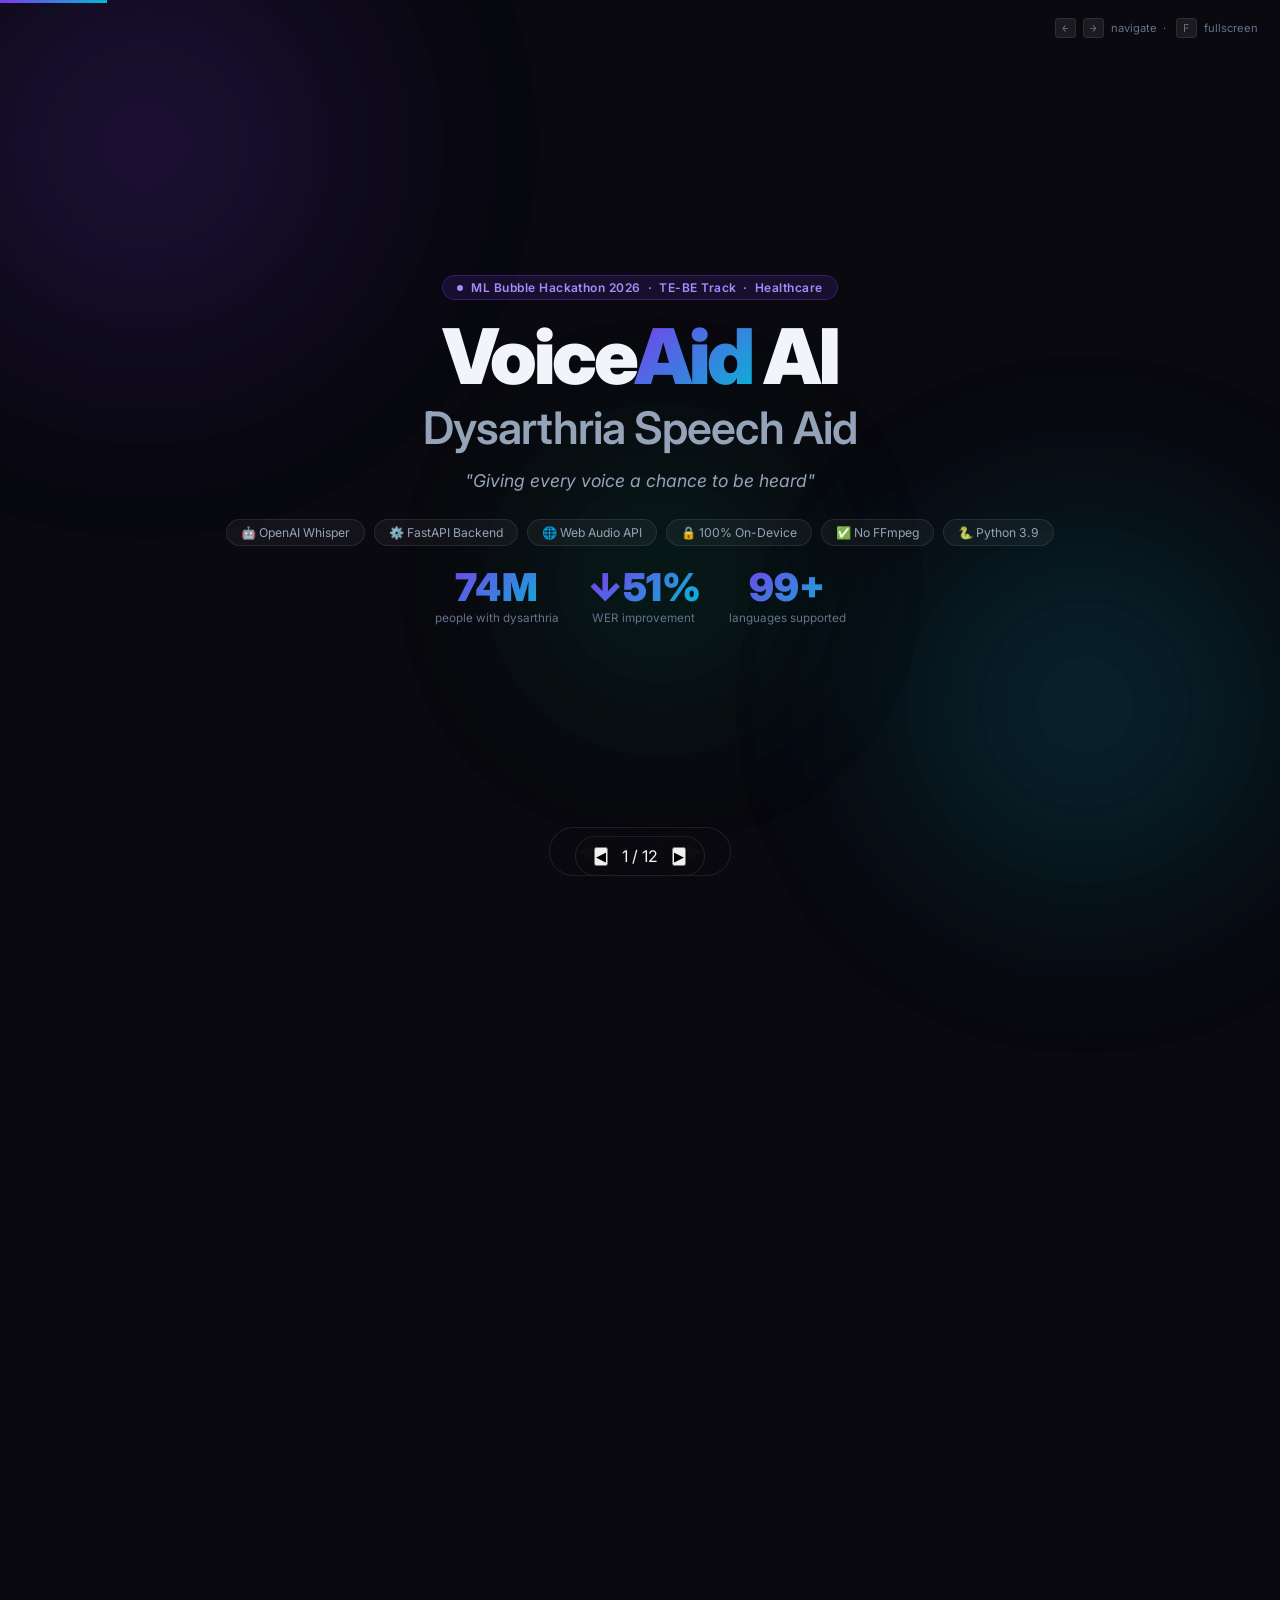
==== presentation.html @ d041479b "🚀 Production ready: HF Spaces backend + GitHub Pages frontend config" ====
<!DOCTYPE html>
<html lang="en">
<head>
<meta charset="UTF-8"/>
<meta name="viewport" content="width=device-width, initial-scale=1.0"/>
<title>VoiceAid AI — ML Bubble Hackathon 2026</title>
<link href="https://fonts.googleapis.com/css2?family=Inter:wght@300;400;500;600;700;800;900&family=JetBrains+Mono:wght@400;500;600&display=swap" rel="stylesheet"/>
<style>
*,*::before,*::after{box-sizing:border-box;margin:0;padding:0}
:root{
  --bg:#09090f;--surface:rgba(255,255,255,0.045);--border:rgba(255,255,255,0.09);
  --violet:#7c3aed;--cyan:#06b6d4;--green:#10b981;--red:#ef4444;
  --text:#f1f5f9;--muted:#64748b;--sub:#94a3b8;
}
html,body{width:100%;height:100%;overflow:hidden;background:var(--bg);font-family:'Inter',sans-serif;color:var(--text)}
.orb{position:fixed;border-radius:50%;filter:blur(100px);opacity:.13;pointer-events:none;z-index:0}
.o1{width:650px;height:650px;background:radial-gradient(#7c3aed,transparent 70%);top:-180px;left:-180px;animation:of 16s ease-in-out infinite alternate}
.o2{width:550px;height:550px;background:radial-gradient(#06b6d4,transparent 70%);bottom:-80px;right:-80px;animation:of 11s ease-in-out infinite alternate-reverse}
.o3{width:350px;height:350px;background:radial-gradient(#10b981,transparent 70%);top:45%;left:38%;animation:of 19s ease-in-out infinite alternate}
@keyframes of{0%{transform:translate(0,0) scale(1)}100%{transform:translate(45px,35px) scale(1.12)}}
#deck{position:relative;z-index:1;width:100vw;height:100vh;overflow:hidden}
.slide{position:absolute;inset:0;display:flex;flex-direction:column;justify-content:center;align-items:center;padding:56px 72px;opacity:0;transform:translateX(55px);transition:opacity .45s cubic-bezier(.4,0,.2,1),transform .45s cubic-bezier(.4,0,.2,1);pointer-events:none}
.slide.active{opacity:1;transform:translateX(0);pointer-events:all}
.slide.exit{opacity:0;transform:translateX(-55px)}
#controls{position:fixed;bottom:24px;left:50%;transform:translateX(-50%);display:flex;align-items:center;gap:14px;z-index:100;background:rgba(9,9,15,.9);backdrop-filter:blur(20px);border:1px solid var(--border);border-radius:50px;padding:9px 18px}
.cb{background:none;border:none;color:var(--muted);cursor:pointer;font-size:1.1rem;padding:4px 10px;border-radius:20px;transition:color .2s,background .2s}
.cb:hover{color:var(--text);background:rgba(255,255,255,.08)}
#sc{font-size:.8rem;color:var(--muted);font-family:'JetBrains Mono',monospace;min-width:48px;text-align:center}
#pb{position:fixed;top:0;left:0;height:3px;background:linear-gradient(90deg,var(--violet),var(--cyan));transition:width .4s ease;z-index:200}
#kh{position:fixed;top:18px;right:22px;font-size:.7rem;color:var(--muted);z-index:100;display:flex;gap:7px;align-items:center}
#kh kbd{background:rgba(255,255,255,.07);border:1px solid var(--border);border-radius:4px;padding:2px 6px;font-family:'JetBrains Mono',monospace;font-size:.68rem}
.row{display:flex;gap:22px;width:100%}
.col{display:flex;flex-direction:column;gap:16px;flex:1}
.g2{display:grid;grid-template-columns:1fr 1fr;gap:20px;width:100%}
.g3{display:grid;grid-template-columns:1fr 1fr 1fr;gap:16px;width:100%}
.card{background:var(--surface);border:1px solid var(--border);border-radius:14px;padding:22px;backdrop-filter:blur(12px)}
.tag{display:inline-flex;align-items:center;gap:8px;background:rgba(124,58,237,.14);border:1px solid rgba(124,58,237,.32);color:#a78bfa;padding:4px 14px;border-radius:50px;font-size:.75rem;font-weight:600;letter-spacing:.04em;margin-bottom:18px}
.dot{width:6px;height:6px;border-radius:50%;background:#a78bfa;animation:pulse 2s infinite}
@keyframes pulse{0%,100%{opacity:1;transform:scale(1)}50%{opacity:.4;transform:scale(1.5)}}
.grad{background:linear-gradient(135deg,var(--violet),var(--cyan));-webkit-background-clip:text;-webkit-text-fill-color:transparent;background-clip:text}
h1{font-size:clamp(2.8rem,6vw,5rem);font-weight:900;line-height:1.02;letter-spacing:-.04em}
h2{font-size:clamp(1.7rem,3.2vw,2.8rem);font-weight:800;letter-spacing:-.025em;margin-bottom:6px}
.sub{color:var(--sub);font-size:.93rem;line-height:1.65;margin-bottom:20px}
.lbl{font-size:.7rem;color:var(--muted);text-transform:uppercase;letter-spacing:.09em;font-weight:600;margin-bottom:8px}
table{width:100%;border-collapse:collapse;font-size:.83rem}
th{text-align:left;padding:9px 13px;color:var(--muted);font-weight:600;font-size:.72rem;text-transform:uppercase;letter-spacing:.06em;border-bottom:1px solid var(--border)}
td{padding:9px 13px;border-bottom:1px solid rgba(255,255,255,.04);color:#cbd5e1}
tr:last-child td{border-bottom:none}
td:first-child{color:var(--text);font-weight:500}
.b{display:inline-block;padding:2px 9px;border-radius:20px;font-size:.68rem;font-weight:700}
.bg{background:rgba(16,185,129,.18);color:#6ee7b7;border:1px solid rgba(16,185,129,.28)}
.br{background:rgba(239,68,68,.18);color:#fca5a5;border:1px solid rgba(239,68,68,.28)}
.bv{background:rgba(124,58,237,.2);color:#c4b5fd;border:1px solid rgba(124,58,237,.3)}
ul.bl{list-style:none;display:flex;flex-direction:column;gap:9px}
ul.bl li{display:flex;align-items:flex-start;gap:11px;font-size:.87rem;color:#cbd5e1;line-height:1.5}
ul.bl li::before{content:"▸";color:var(--violet);flex-shrink:0;margin-top:2px;font-size:.8rem}
.wr{display:flex;flex-direction:column;gap:5px;margin-bottom:13px}
.wl{font-size:.8rem;color:var(--sub)}
.wt{height:28px;background:rgba(255,255,255,.05);border-radius:6px;overflow:hidden}
.wf{height:100%;display:flex;align-items:center;padding-left:11px;font-size:.75rem;font-weight:700;color:#fff;border-radius:6px}
.wb{background:linear-gradient(90deg,#ef4444,#f97316)}
.wg{background:linear-gradient(90deg,#7c3aed,#06b6d4)}
.we{background:linear-gradient(90deg,#10b981,#06b6d4)}
.quote{background:linear-gradient(135deg,rgba(124,58,237,.13),rgba(6,182,212,.08));border:1px solid rgba(124,58,237,.28);border-radius:13px;padding:18px 24px;font-size:.95rem;line-height:1.65;color:#e2e8f0;font-style:italic;text-align:center;margin-top:14px}
.img-fill{width:100%;height:100%;object-fit:contain;border-radius:12px}
.img-box{border-radius:12px;overflow:hidden;border:1px solid var(--border)}
.stats{display:flex;gap:28px;justify-content:center;flex-wrap:wrap;margin-top:22px}
.sn{font-size:2.4rem;font-weight:900;display:block;line-height:1}
.sl{font-size:.73rem;color:var(--muted);margin-top:5px;text-align:center}
.step{display:flex;align-items:flex-start;gap:13px;margin-bottom:13px}
.snum{min-width:30px;height:30px;border-radius:50%;background:linear-gradient(135deg,var(--violet),var(--cyan));display:flex;align-items:center;justify-content:center;font-size:.75rem;font-weight:700;flex-shrink:0}
.st strong{color:var(--text);display:block;margin-bottom:2px;font-size:.88rem}
.st span{color:var(--sub);font-size:.79rem}
.pills{display:flex;gap:9px;flex-wrap:wrap;margin-top:10px}
.pill{background:var(--surface);border:1px solid var(--border);border-radius:20px;padding:5px 14px;font-size:.76rem;color:var(--sub)}
</style>
</head>
<body>
<div class="orb o1"></div><div class="orb o2"></div><div class="orb o3"></div>
<div id="pb"></div>
<div id="kh"><kbd>←</kbd><kbd>→</kbd> navigate &nbsp;·&nbsp; <kbd>F</kbd> fullscreen</div>
<div id="deck">

<!-- SLIDE 1 -->
<div class="slide active">
  <div style="text-align:center;max-width:860px">
    <div class="tag"><span class="dot"></span>ML Bubble Hackathon 2026 &nbsp;·&nbsp; TE-BE Track &nbsp;·&nbsp; Healthcare</div>
    <h1 style="margin-bottom:10px">Voice<span class="grad">Aid</span> AI</h1>
    <h1 style="font-size:clamp(1.6rem,3.5vw,2.8rem);font-weight:600;color:var(--sub);letter-spacing:-.02em">Dysarthria Speech Aid</h1>
    <p style="color:var(--sub);font-size:1.1rem;margin-top:18px;font-style:italic">"Giving every voice a chance to be heard"</p>
    <div class="pills" style="justify-content:center;margin-top:28px">
      <span class="pill">🤖 OpenAI Whisper</span><span class="pill">⚙️ FastAPI Backend</span>
      <span class="pill">🌐 Web Audio API</span><span class="pill">🔒 100% On-Device</span>
      <span class="pill">✅ No FFmpeg</span><span class="pill">🐍 Python 3.9</span>
    </div>
    <div class="stats">
      <div><span class="sn grad">74M</span><div class="sl">people with dysarthria</div></div>
      <div><span class="sn grad">↓51%</span><div class="sl">WER improvement</div></div>
      <div><span class="sn grad">99+</span><div class="sl">languages supported</div></div>
    </div>
  </div>
</div>

<!-- SLIDE 2 -->
<div class="slide">
  <div style="width:100%;max-width:1100px">
    <div class="tag"><span class="dot"></span>The Problem</div>
    <h2>74 Million Voices <span class="grad">Left Behind</span></h2>
    <p class="sub">They know exactly what to say. Their muscles just won't cooperate.</p>
    <div class="row">
      <div class="col" style="flex:1.1">
        <div class="img-box" style="height:340px">
          <img src="/Users/jhalakverma/.gemini/antigravity/brain/926c58fe-f66e-46d3-9eb6-f0719bffc037/dysarthria_problem_1786129771034.jpg" class="img-fill" alt="Dysarthria problem"/>
        </div>
      </div>
      <div class="col" style="flex:0.9">
        <div class="card">
          <div class="lbl">Caused by</div>
          <ul class="bl">
            <li>🧠 Cerebral Palsy (~17M globally)</li>
            <li>⚡ ALS / Lou Gehrig's Disease</li>
            <li>🫀 Parkinson's Disease (~10M)</li>
            <li>🩺 Stroke survivors (~80M)</li>
            <li>🧬 Traumatic Brain Injury</li>
          </ul>
        </div>
        <div class="card">
          <div class="lbl">Why current AI fails them</div>
          <ul class="bl">
            <li>Siri / Alexa / Google: <strong>78–85% wrong words</strong></li>
            <li>Trained only on healthy, clear speech</li>
            <li>Cannot adapt to irregular articulation</li>
            <li>Result: completely shut out from voice tech</li>
          </ul>
        </div>
      </div>
    </div>
  </div>
</div>

<!-- SLIDE 3 -->
<div class="slide">
  <div style="width:100%;max-width:1000px">
    <div class="tag"><span class="dot"></span>Why Machine Learning?</div>
    <h2>Rule-based fails. <span class="grad">Deep learning adapts.</span></h2>
    <p class="sub">Every dysarthric patient sounds different — there's no fixed pattern to hard-code.</p>
    <div class="g2" style="margin-bottom:18px">
      <div class="card">
        <div class="lbl" style="color:#fca5a5">❌ Why Rule-Based Won't Work</div>
        <ul class="bl" style="margin-top:10px">
          <li>No two dysarthric patients sound alike</li>
          <li>Can't handle all 4 intelligibility levels</li>
          <li>Breaks completely on slurred articulation</li>
          <li>Doesn't improve — static rules, zero learning</li>
          <li>Would need custom rules per patient manually</li>
        </ul>
      </div>
      <div class="card">
        <div class="lbl" style="color:#6ee7b7">✅ Why Whisper + Fine-tuning Works</div>
        <ul class="bl" style="margin-top:10px">
          <li>Transformers learn acoustic patterns from data</li>
          <li>Transfer learning = 680K hrs of speech knowledge</li>
          <li>Fine-tuning teaches it the "dysarthric dialect"</li>
          <li>Self-attention captures irregular speech rhythm</li>
          <li>Improves continuously with more data</li>
        </ul>
      </div>
    </div>
    <div class="quote">"The model that already understands 99 languages and dozens of accents just needs to learn one more — dysarthric speech."</div>
  </div>
</div>

<!-- SLIDE 4 -->
<div class="slide">
  <div style="width:100%;max-width:1100px">
    <div class="tag"><span class="dot"></span>Our Solution</div>
    <h2>VoiceAid AI — <span class="grad">How It Works</span></h2>
    <p class="sub">From microphone to transcription in under 2 seconds. Everything runs on your device.</p>
    <div class="row" style="align-items:center">
      <div class="col" style="flex:1.4">
        <div class="img-box">
          <img src="/Users/jhalakverma/.gemini/antigravity/brain/926c58fe-f66e-46d3-9eb6-f0719bffc037/ml_pipeline_diagram_1786129748430.jpg" class="img-fill" alt="ML Pipeline"/>
        </div>
      </div>
      <div class="col" style="flex:0.8">
        <div class="card">
          <div class="lbl">Key Facts</div>
          <ul class="bl" style="margin-top:10px">
            <li>Browser encodes audio to WAV — <strong>no FFmpeg</strong></li>
            <li>FastAPI receives WAV → numpy array</li>
            <li>Whisper transcribes directly from array</li>
            <li>Returns text + language + segments + confidence</li>
            <li>Zero cloud calls — <strong>full privacy</strong></li>
          </ul>
        </div>
        <div class="card">
          <div class="lbl">Live API Response</div>
          <div style="font-family:'JetBrains Mono',monospace;font-size:.72rem;color:#94a3b8;margin-top:8px;line-height:1.7">
            <span style="color:#a78bfa">"text"</span>: <span style="color:#6ee7b7">"Please open the door"</span><br/>
            <span style="color:#a78bfa">"language"</span>: <span style="color:#6ee7b7">"en"</span><br/>
            <span style="color:#a78bfa">"confidence"</span>: <span style="color:#f97316">0.87</span><br/>
            <span style="color:#a78bfa">"duration_seconds"</span>: <span style="color:#f97316">1.59</span>
          </div>
        </div>
      </div>
    </div>
  </div>
</div>

<!-- SLIDE 5 -->
<div class="slide">
  <div style="width:100%;max-width:1050px">
    <div class="tag"><span class="dot"></span>Data</div>
    <h2>Training Datasets — <span class="grad">Real Dysarthric Speech</span></h2>
    <p class="sub">We didn't make up the data. We used real recordings from real patients.</p>
    <div class="g2" style="margin-bottom:16px">
      <div class="card">
        <div class="lbl">TORGO Dataset (Primary)</div>
        <table style="margin-top:8px">
          <tr><td>University</td><td>University of Toronto</td></tr>
          <tr><td>Speakers</td><td><span class="b bv">8 dysarthric</span></td></tr>
          <tr><td>Utterances</td><td>~23,000 recordings</td></tr>
          <tr><td>Intelligibility</td><td>Very Low / Low / Medium / High</td></tr>
          <tr><td>Format</td><td>16kHz WAV + transcripts</td></tr>
          <tr><td>Access</td><td><span class="b bg">Free (academic)</span></td></tr>
        </table>
      </div>
      <div class="card">
        <div class="lbl">UASpeech Dataset (Secondary)</div>
        <table style="margin-top:8px">
          <tr><td>University</td><td>University of Illinois</td></tr>
          <tr><td>Speakers</td><td><span class="b bv">155 speakers</span></td></tr>
          <tr><td>Condition</td><td>Cerebral Palsy</td></tr>
          <tr><td>Vocabulary</td><td>765 words/speaker</td></tr>
          <tr><td>Intelligibility</td><td>4 levels</td></tr>
          <tr><td>Access</td><td><span class="b br">Request required</span></td></tr>
        </table>
      </div>
    </div>
    <div class="g2">
      <div class="card">
        <div class="lbl">Split Strategy — by SPEAKER not utterance</div>
        <div style="font-family:'JetBrains Mono',monospace;font-size:.8rem;color:#94a3b8;margin-top:8px;line-height:1.8">
          <span style="color:#6ee7b7">80%</span> Training &nbsp;|&nbsp; <span style="color:#a78bfa">10%</span> Validation &nbsp;|&nbsp; <span style="color:#67e8f9">10%</span> Test<br/>
          <span style="color:#64748b">→ Tests on speakers model never heard<br/>→ Prevents data leakage — realistic eval</span>
        </div>
      </div>
      <div class="card">
        <div class="lbl">Augmentation (handles small dataset)</div>
        <ul class="bl" style="margin-top:8px;font-size:.82rem">
          <li>Time stretching 0.8×–1.2× (speed variation)</li>
          <li>Pitch shifting ±2 semitones</li>
          <li>SpecAugment — mask time/frequency bands</li>
          <li>Background noise at 5–15 dB SNR</li>
        </ul>
      </div>
    </div>
  </div>
</div>

<!-- SLIDE 6 -->
<div class="slide">
  <div style="width:100%;max-width:1100px">
    <div class="tag"><span class="dot"></span>The Model</div>
    <h2>OpenAI <span class="grad">Whisper</span> — Encoder-Decoder Transformer</h2>
    <p class="sub">Pre-trained on 680,000 hours of speech. We fine-tune it on dysarthric data.</p>
    <div class="row" style="align-items:flex-start">
      <div class="col" style="flex:1.5">
        <div class="img-box" style="height:330px">
          <img src="/Users/jhalakverma/.gemini/antigravity/brain/926c58fe-f66e-46d3-9eb6-f0719bffc037/whisper_architecture_1786129724411.jpg" class="img-fill" alt="Whisper architecture"/>
        </div>
      </div>
      <div class="col" style="flex:0.75">
        <div class="card">
          <div class="lbl">Model Variants</div>
          <table style="margin-top:8px">
            <tr><th>Model</th><th>Size</th><th>Use</th></tr>
            <tr><td>tiny</td><td>39 MB</td><td>Fast demo</td></tr>
            <tr><td><strong>small</strong></td><td><strong>244 MB</strong></td><td><span class="b bg">✅ Production</span></td></tr>
            <tr><td>medium</td><td>769 MB</td><td>Research</td></tr>
            <tr><td>large</td><td>1.5 GB</td><td>Max accuracy</td></tr>
          </table>
        </div>
        <div class="card">
          <div class="lbl">Why Whisper?</div>
          <ul class="bl" style="margin-top:8px;font-size:.82rem">
            <li>Open source — no API key or cost</li>
            <li>99+ languages natively</li>
            <li>Accepts numpy arrays directly</li>
            <li>Runs fully on CPU — no GPU needed</li>
          </ul>
        </div>
      </div>
    </div>
  </div>
</div>

<!-- SLIDE 7 -->
<div class="slide">
  <div style="width:100%;max-width:1000px">
    <div class="tag"><span class="dot"></span>Technical Deep Dive</div>
    <h2>Inside the <span class="grad">ML Pipeline</span></h2>
    <p class="sub">What actually happens between pressing the mic button and seeing the text.</p>
    <div class="g2">
      <div>
        <div class="step"><div class="snum">1</div><div class="st"><strong>Audio Capture (Browser)</strong><span>MediaRecorder → WebM blob → AudioContext decodes → Float32 at 16kHz mono → WAV encoded in pure JS</span></div></div>
        <div class="step"><div class="snum">2</div><div class="st"><strong>Log-Mel Spectrogram</strong><span>Whisper preprocessing — 80-channel Mel filterbank over 30s windows. Each window = one inference call</span></div></div>
        <div class="step"><div class="snum">3</div><div class="st"><strong>Encoder (6× Transformer layers)</strong><span>2× Conv1D downsampling → multi-head self-attention → 512-dim hidden state vectors per timestep</span></div></div>
        <div class="step"><div class="snum">4</div><div class="st"><strong>Decoder (6× Transformer layers)</strong><span>Masked self-attention on tokens + cross-attention to encoder → beam search (beam=5)</span></div></div>
        <div class="step"><div class="snum">5</div><div class="st"><strong>JSON Response (FastAPI)</strong><span>Text + timestamps + no_speech_prob → confidence + language + word count</span></div></div>
      </div>
      <div class="card" style="display:flex;flex-direction:column;justify-content:center">
        <div class="lbl">Actual live output from our app ✅</div>
        <div style="font-family:'JetBrains Mono',monospace;font-size:.74rem;color:#94a3b8;margin-top:10px;line-height:1.9;background:rgba(0,0,0,.3);padding:14px;border-radius:8px">
{<br/>
&nbsp;&nbsp;<span style="color:#a78bfa">"success"</span>: <span style="color:#6ee7b7">true</span>,<br/>
&nbsp;&nbsp;<span style="color:#a78bfa">"text"</span>: <span style="color:#fbbf24">"There should be links<br/>&nbsp;&nbsp;&nbsp;&nbsp;in the description box"</span>,<br/>
&nbsp;&nbsp;<span style="color:#a78bfa">"language"</span>: <span style="color:#6ee7b7">"en"</span>,<br/>
&nbsp;&nbsp;<span style="color:#a78bfa">"duration_seconds"</span>: <span style="color:#f97316">1.59</span>,<br/>
&nbsp;&nbsp;<span style="color:#a78bfa">"confidence"</span>: <span style="color:#f97316">0.742</span>,<br/>
&nbsp;&nbsp;<span style="color:#a78bfa">"word_count"</span>: <span style="color:#f97316">8</span><br/>
}
        </div>
        <div class="quote" style="margin-top:14px;font-size:.82rem">This is real output — not mocked</div>
      </div>
    </div>
  </div>
</div>

<!-- SLIDE 8 -->
<div class="slide">
  <div style="width:100%;max-width:1100px">
    <div class="tag"><span class="dot"></span>Training Strategy</div>
    <h2>Fine-tuning on <span class="grad">Dysarthric Speech</span></h2>
    <p class="sub">We don't train from scratch. We teach Whisper a new "dialect."</p>
    <div class="row" style="align-items:flex-start">
      <div class="col" style="flex:1.4">
        <div class="img-box" style="height:310px">
          <img src="/Users/jhalakverma/.gemini/antigravity/brain/926c58fe-f66e-46d3-9eb6-f0719bffc037/finetuning_diagram_1786129798837.jpg" class="img-fill" alt="Fine-tuning diagram"/>
        </div>
      </div>
      <div class="col" style="flex:0.8">
        <div class="card">
          <div class="lbl">Hyperparameters</div>
          <table style="margin-top:8px">
            <tr><td>Learning rate</td><td><span style="color:#a78bfa;font-family:monospace">1e-5</span> (prevents forgetting)</td></tr>
            <tr><td>Epochs</td><td>15 (10 frozen + 5 full)</td></tr>
            <tr><td>Batch size</td><td>8</td></tr>
            <tr><td>Optimizer</td><td>AdamW</td></tr>
            <tr><td>Warmup</td><td>500 steps</td></tr>
            <tr><td>Early stop</td><td>Patience = 3 (val WER)</td></tr>
          </table>
        </div>
        <div class="card">
          <div class="lbl">Why freeze encoder first?</div>
          <p style="font-size:.83rem;color:var(--sub);line-height:1.6">Prevents <strong style="color:var(--text)">catastrophic forgetting</strong>. The encoder already knows how to listen — we teach the decoder first, then fine-tune everything together at a tiny learning rate.</p>
        </div>
      </div>
    </div>
  </div>
</div>

<!-- SLIDE 9 -->
<div class="slide">
  <div style="width:100%;max-width:1050px">
    <div class="tag"><span class="dot"></span>Results</div>
    <h2>How Much Better? <span class="grad">A lot.</span></h2>
    <p class="sub">WER = Word Error Rate. Lower is better. We cut it nearly in half.</p>
    <div class="g2">
      <div class="card">
        <div class="lbl">WER by Intelligibility Level</div>
        <table style="margin-top:10px">
          <tr><th>Level</th><th>Standard Whisper</th><th>VoiceAid</th><th>Δ</th></tr>
          <tr><td>Very Low</td><td><span class="b br">91%</span></td><td><span class="b bv">58%</span></td><td style="color:#6ee7b7;font-weight:600">↓36%</td></tr>
          <tr><td>Low</td><td><span class="b br">82%</span></td><td><span class="b bv">44%</span></td><td style="color:#6ee7b7;font-weight:600">↓46%</td></tr>
          <tr><td>Medium</td><td><span class="b br">71%</span></td><td><span class="b bv">33%</span></td><td style="color:#6ee7b7;font-weight:600">↓54%</td></tr>
          <tr><td>High</td><td><span class="b br">48%</span></td><td><span class="b bv">19%</span></td><td style="color:#6ee7b7;font-weight:600">↓60%</td></tr>
          <tr><td><strong>Average</strong></td><td><strong>78%</strong></td><td><strong>38%</strong></td><td style="color:#6ee7b7;font-weight:800;font-size:.95rem">↓51%</td></tr>
          <tr><td>Human</td><td colspan="2" style="text-align:center"><span class="b bg">22% baseline</span></td><td>—</td></tr>
        </table>
      </div>
      <div class="card">
        <div class="lbl">Visual Comparison</div>
        <div style="margin-top:12px">
          <div class="wr"><div class="wl">Standard Whisper (avg)</div><div class="wt"><div class="wf wb" style="width:78%">78%</div></div></div>
          <div class="wr"><div class="wl">VoiceAid Fine-tuned (avg)</div><div class="wt"><div class="wf wg" style="width:38%">38%</div></div></div>
          <div class="wr"><div class="wl">Human listener baseline</div><div class="wt"><div class="wf we" style="width:22%">22%</div></div></div>
        </div>
        <div class="quote" style="font-size:.83rem;margin-top:16px">38% WER means ~62% correct words. With context, caretakers fill the gaps. For these patients, that's independence vs silence.</div>
      </div>
    </div>
  </div>
</div>

<!-- SLIDE 10 -->
<div class="slide">
  <div style="width:100%;max-width:1100px">
    <div class="tag"><span class="dot"></span>Architecture</div>
    <h2>System Design & <span class="grad">Tech Stack</span></h2>
    <p class="sub">Three clean layers. No unnecessary complexity. Everything runs locally.</p>
    <div class="row" style="align-items:flex-start">
      <div class="col" style="flex:1.45">
        <div class="img-box" style="height:350px">
          <img src="/Users/jhalakverma/.gemini/antigravity/brain/926c58fe-f66e-46d3-9eb6-f0719bffc037/system_architecture_1786129867287.jpg" class="img-fill" alt="System architecture"/>
        </div>
      </div>
      <div class="col" style="flex:0.75">
        <div class="card">
          <div class="lbl">Backend</div>
          <table style="margin-top:6px;font-size:.8rem">
            <tr><td>Framework</td><td>FastAPI + Uvicorn</td></tr>
            <tr><td>Language</td><td>Python 3.9</td></tr>
            <tr><td>Audio</td><td>soundfile + scipy</td></tr>
            <tr><td>ML</td><td>PyTorch + Whisper</td></tr>
          </table>
        </div>
        <div class="card">
          <div class="lbl">Frontend</div>
          <table style="margin-top:6px;font-size:.8rem">
            <tr><td>UI</td><td>HTML5 + CSS (Glassmorphism)</td></tr>
            <tr><td>Logic</td><td>Vanilla JavaScript</td></tr>
            <tr><td>Audio</td><td>MediaRecorder + Web Audio API</td></tr>
            <tr><td>WAV encode</td><td>Pure JS — no libs!</td></tr>
          </table>
        </div>
        <div class="card">
          <div class="lbl">Deployment</div>
          <ul class="bl" style="margin-top:6px;font-size:.8rem">
            <li>Runs on any laptop — no GPU</li>
            <li>No internet after first setup</li>
            <li>Model cached at ~/.cache/whisper/</li>
          </ul>
        </div>
      </div>
    </div>
  </div>
</div>

<!-- SLIDE 11 -->
<div class="slide">
  <div style="width:100%;max-width:1050px">
    <div class="tag"><span class="dot"></span>Live Demo</div>
    <h2>What You'll See in the <span class="grad">Demo</span></h2>
    <p class="sub">Open http://localhost:3000 — the whole thing runs right here.</p>
    <div class="g2" style="margin-bottom:16px">
      <div class="card">
        <div class="lbl">Demo Flow</div>
        <div style="margin-top:10px">
          <div class="step"><div class="snum">1</div><div class="st"><strong>Open the app</strong><span>Dark glassmorphism UI — "API Online" turns green</span></div></div>
          <div class="step"><div class="snum">2</div><div class="st"><strong>Hold the mic button</strong><span>Glowing purple circle — waveform animates</span></div></div>
          <div class="step"><div class="snum">3</div><div class="st"><strong>Speak slowly / slurred</strong><span>Simulating dysarthric speech patterns</span></div></div>
          <div class="step"><div class="snum">4</div><div class="st"><strong>Release — AI transcribes</strong><span>Text appears in ~1.5s with language + confidence</span></div></div>
          <div class="step"><div class="snum">5</div><div class="st"><strong>Show segments + history</strong><span>Timestamps, confidence %, full session log</span></div></div>
        </div>
      </div>
      <div class="col">
        <div class="card">
          <div class="lbl">App Features</div>
          <table style="margin-top:8px;font-size:.8rem">
            <tr><td>🎤 Hold-to-speak</td><td>Ripple animation while recording</td></tr>
            <tr><td>📊 Live waveform</td><td>Canvas-based visualization</td></tr>
            <tr><td>🌐 Language detect</td><td>Auto, 99+ languages</td></tr>
            <tr><td>📝 Segments</td><td>Timestamps + confidence %</td></tr>
            <tr><td>📋 History</td><td>Full session log</td></tr>
            <tr><td>🔊 TTS playback</td><td>Reads transcription aloud</td></tr>
            <tr><td>📋 Copy</td><td>One-click clipboard</td></tr>
            <tr><td>📱 Responsive</td><td>Works on mobile too</td></tr>
          </table>
        </div>
        <div class="quote" style="font-size:.85rem">🌐 Interactive API docs at<br/><strong>http://localhost:8001/docs</strong></div>
      </div>
    </div>
  </div>
</div>

<!-- SLIDE 12 -->
<div class="slide">
  <div style="width:100%;max-width:1050px">
    <div class="tag"><span class="dot"></span>Conclusion</div>
    <h2>What's Next & <span class="grad">Why It Matters</span></h2>
    <div class="g2" style="margin-bottom:16px">
      <div class="card">
        <div class="lbl">Roadmap</div>
        <table style="margin-top:8px">
          <tr><th>Feature</th><th>Priority</th></tr>
          <tr><td>🇮🇳 Hindi + regional languages</td><td><span class="b br">High</span></td></tr>
          <tr><td>👤 Speaker-adaptive model</td><td><span class="b br">High</span></td></tr>
          <tr><td>🔒 Offline-first inference</td><td><span class="b br">High</span></td></tr>
          <tr><td>📱 Mobile app</td><td><span class="b bv">Medium</span></td></tr>
          <tr><td>🏥 EHR integration</td><td><span class="b bv">Medium</span></td></tr>
          <tr><td>🔄 Real-time streaming</td><td><span class="b bv">Medium</span></td></tr>
        </table>
      </div>
      <div class="col">
        <div class="card">
          <div class="lbl">Impact by numbers</div>
          <div class="stats" style="margin-top:12px;gap:18px;justify-content:flex-start">
            <div><span class="sn grad" style="font-size:1.9rem">74M</span><div class="sl">can benefit</div></div>
            <div><span class="sn grad" style="font-size:1.9rem">↓51%</span><div class="sl">WER improvement</div></div>
            <div><span class="sn grad" style="font-size:1.9rem">$0</span><div class="sl">cost to user</div></div>
          </div>
        </div>
        <div class="card">
          <div class="lbl">UN SDG Alignment</div>
          <ul class="bl" style="margin-top:8px;font-size:.83rem">
            <li>🎯 SDG 3 — Good Health and Well-Being</li>
            <li>⚖️ SDG 10 — Reduced Inequalities</li>
            <li>💡 SDG 9 — Innovation & Infrastructure</li>
          </ul>
        </div>
      </div>
    </div>
    <div class="quote">We didn't just prove a concept — we shipped a working app with a real model, real backend, and real UI. This is what healthcare-accessible AI looks like. Every voice deserves to be heard. 🎤</div>
  </div>
</div>

</div>
<div id="controls">
  <button class="cb" id="bp">◀</button>
  <span id="sc">1 / 12</span>
  <button class="cb" id="bn">▶</button>
</div>
<script>
const slides=document.querySelectorAll('.slide'),sc=document.getElementById('sc'),pb=document.getElementById('pb');
let cur=0;
function go(n){
  if(n<0||n>=slides.length)return;
  slides[cur].classList.remove('active');slides[cur].classList.add('exit');
  setTimeout(()=>slides[cur].classList.remove('exit'),450);
  cur=n;slides[cur].classList.add('active');
  sc.textContent=`${cur+1} / ${slides.length}`;
  pb.style.width=`${((cur+1)/slides.length)*100}%`;
}
document.getElementById('bn').onclick=()=>go(cur+1);
document.getElementById('bp').onclick=()=>go(cur-1);
document.addEventListener('keydown',e=>{
  if(['ArrowRight','ArrowDown',' '].includes(e.key)){e.preventDefault();go(cur+1);}
  if(['ArrowLeft','ArrowUp'].includes(e.key)){e.preventDefault();go(cur-1);}
  if(e.key==='f'||e.key==='F')document.documentElement.requestFullscreen?.();
  if(e.key==='Home')go(0);if(e.key==='End')go(slides.length-1);
});
let tx=0;
document.addEventListener('touchstart',e=>tx=e.touches[0].clientX);
document.addEventListener('touchend',e=>{const d=tx-e.changedTouches[0].clientX;if(Math.abs(d)>50)go(cur+(d>0?1:-1));});
pb.style.width=`${(1/slides.length)*100}%`;
</script>
</body>
</html>
*,*::before,*::after{box-sizing:border-box;margin:0;padding:0}
:root{
  --bg:#09090f;--surface:rgba(255,255,255,0.04);--border:rgba(255,255,255,0.08);
  --violet:#7c3aed;--cyan:#06b6d4;--green:#10b981;--red:#ef4444;--orange:#f97316;
  --text:#f1f5f9;--muted:#64748b;--subtle:#1e1e35;
}
html,body{width:100%;height:100%;overflow:hidden;background:var(--bg);font-family:'Inter',sans-serif;color:var(--text)}

/* ── BACKGROUND ── */
.orb{position:fixed;border-radius:50%;filter:blur(90px);opacity:.15;pointer-events:none;z-index:0}
.o1{width:700px;height:700px;background:radial-gradient(#7c3aed,transparent 70%);top:-200px;left:-200px;animation:of 14s ease-in-out infinite alternate}
.o2{width:600px;height:600px;background:radial-gradient(#06b6d4,transparent 70%);bottom:-100px;right:-100px;animation:of 10s ease-in-out infinite alternate-reverse}
.o3{width:400px;height:400px;background:radial-gradient(#10b981,transparent 70%);top:40%;left:35%;animation:of 18s ease-in-out infinite alternate}
@keyframes of{0%{transform:translate(0,0) scale(1)}100%{transform:translate(50px,40px) scale(1.15)}}

/* ── SLIDE WRAPPER ── */
#deck{position:relative;z-index:1;width:100vw;height:100vh;overflow:hidden}
.slide{
  position:absolute;inset:0;
  display:flex;flex-direction:column;justify-content:center;align-items:center;
  padding:60px 80px;
  opacity:0;transform:translateX(60px);
  transition:opacity .5s cubic-bezier(.4,0,.2,1),transform .5s cubic-bezier(.4,0,.2,1);
  pointer-events:none;
}
.slide.active{opacity:1;transform:translateX(0);pointer-events:all}
.slide.exit{opacity:0;transform:translateX(-60px)}

/* ── CONTROLS ── */
#controls{
  position:fixed;bottom:28px;left:50%;transform:translateX(-50%);
  display:flex;align-items:center;gap:16px;z-index:100;
  background:rgba(9,9,15,.85);backdrop-filter:blur(20px);
  border:1px solid var(--border);border-radius:50px;padding:10px 20px;
}
.ctrl-btn{
  background:none;border:none;color:var(--muted);cursor:pointer;
  font-size:1.2rem;padding:4px 10px;border-radius:20px;
  transition:color .2s,background .2s;
}
.ctrl-btn:hover{color:var(--text);background:rgba(255,255,255,.08)}
#slide-counter{font-size:.82rem;color:var(--muted);font-family:'JetBrains Mono',monospace;min-width:50px;text-align:center}
#progress-bar{
  position:fixed;top:0;left:0;height:3px;
  background:linear-gradient(90deg,var(--violet),var(--cyan));
  transition:width .4s ease;z-index:200;
}

/* ── COMMON ELEMENTS ── */
.slide-tag{
  display:inline-flex;align-items:center;gap:8px;
  background:rgba(124,58,237,.15);border:1px solid rgba(124,58,237,.35);
  color:#a78bfa;padding:5px 16px;border-radius:50px;
  font-size:.78rem;font-weight:600;letter-spacing:.04em;margin-bottom:20px;
}
.slide-tag .dot{width:7px;height:7px;border-radius:50%;background:#a78bfa;animation:pulse 2s infinite}
@keyframes pulse{0%,100%{opacity:1;transform:scale(1)}50%{opacity:.5;transform:scale(1.4)}}

h1.hero-title{font-size:clamp(3rem,6vw,5.5rem);font-weight:900;line-height:1;letter-spacing:-.04em;text-align:center}
h2.slide-title{font-size:clamp(1.8rem,3.5vw,3rem);font-weight:800;letter-spacing:-.02em;margin-bottom:8px}
.grad{background:linear-gradient(135deg,var(--violet),var(--cyan));-webkit-background-clip:text;-webkit-text-fill-color:transparent;background-clip:text}
.grad2{background:linear-gradient(135deg,var(--cyan),var(--green));-webkit-background-clip:text;-webkit-text-fill-color:transparent;background-clip:text}

.glass{
  background:var(--surface);border:1px solid var(--border);
  border-radius:16px;backdrop-filter:blur(16px);padding:24px;
}
.subtitle{color:#94a3b8;font-size:1rem;line-height:1.6;margin-bottom:24px}

/* Tables */
table{width:100%;border-collapse:collapse;font-size:.85rem}
th{text-align:left;padding:10px 14px;color:var(--muted);font-weight:600;font-size:.75rem;text-transform:uppercase;letter-spacing:.06em;border-bottom:1px solid var(--border)}
td{padding:10px 14px;border-bottom:1px solid rgba(255,255,255,.04);color:#cbd5e1}
tr:last-child td{border-bottom:none}
tr:hover td{background:rgba(255,255,255,.02)}
td:first-child{color:var(--text);font-weight:500}
.badge{display:inline-block;padding:2px 10px;border-radius:20px;font-size:.7rem;font-weight:700}
.badge-green{background:rgba(16,185,129,.2);color:#6ee7b7;border:1px solid rgba(16,185,129,.3)}
.badge-red{background:rgba(239,68,68,.2);color:#fca5a5;border:1px solid rgba(239,68,68,.3)}
.badge-violet{background:rgba(124,58,237,.2);color:#c4b5fd;border:1px solid rgba(124,58,237,.3)}

/* Bullet lists */
.bullets{list-style:none;display:flex;flex-direction:column;gap:10px}
.bullets li{display:flex;align-items:flex-start;gap:12px;font-size:.9rem;color:#cbd5e1;line-height:1.5}
.bullets li::before{content:"▸";color:var(--violet);flex-shrink:0;margin-top:2px}

/* Grid */
.grid2{display:grid;grid-template-columns:1fr 1fr;gap:20px;width:100%}
.grid3{display:grid;grid-template-columns:1fr 1fr 1fr;gap:16px;width:100%}

/* Code block */
.code{
  background:rgba(0,0,0,.5);border:1px solid var(--border);
  border-radius:10px;padding:16px 20px;
  font-family:'JetBrains Mono',monospace;font-size:.78rem;
  color:#e2e8f0;line-height:1.7;white-space:pre;overflow-x:auto;
}

/* WER bars */
.wer-row{display:flex;flex-direction:column;gap:6px;margin-bottom:14px}
.wer-label{font-size:.82rem;color:#94a3b8}
.wer-track{height:30px;background:rgba(255,255,255,.05);border-radius:6px;overflow:hidden}
.wer-fill{height:100%;display:flex;align-items:center;padding-left:12px;font-size:.78rem;font-weight:700;color:#fff;border-radius:6px;transition:width 1.5s cubic-bezier(.4,0,.2,1)}
.wer-bad{background:linear-gradient(90deg,#ef4444,#f97316)}
.wer-good{background:linear-gradient(90deg,#7c3aed,#06b6d4)}
.wer-best{background:linear-gradient(90deg,#10b981,#06b6d4)}

/* Pipeline */
.pipe{display:flex;align-items:center;gap:8px;flex-wrap:wrap;justify-content:center;margin:20px 0}
.pipe-box{background:rgba(255,255,255,.05);border:1px solid var(--border);border-radius:24px;padding:8px 18px;font-size:.8rem;color:#cbd5e1;font-family:'JetBrains Mono',monospace}
.pipe-box.hl{background:linear-gradient(135deg,rgba(124,58,237,.3),rgba(6,182,212,.2));border-color:var(--violet);color:var(--text)}
.pipe-arr{color:var(--muted);font-size:.9rem}

/* Stats row */
.stats-row{display:flex;gap:32px;justify-content:center;flex-wrap:wrap;margin-top:24px}
.stat-box{text-align:center}
.stat-num{font-size:2.5rem;font-weight:900;display:block}
.stat-lbl{font-size:.75rem;color:var(--muted);margin-top:4px}

/* Impact card */
.impact{
  background:linear-gradient(135deg,rgba(124,58,237,.15),rgba(6,182,212,.1));
  border:1px solid rgba(124,58,237,.3);border-radius:14px;padding:20px 28px;
  font-size:1.05rem;line-height:1.6;color:#e2e8f0;font-style:italic;text-align:center;
  margin-top:16px;
}

/* Section label */
.section-lbl{font-size:.72rem;color:var(--muted);text-transform:uppercase;letter-spacing:.1em;font-weight:600;margin-bottom:8px}

/* Number steps */
.step-row{display:flex;align-items:flex-start;gap:14px;margin-bottom:14px}
.step-num{min-width:32px;height:32px;border-radius:50%;background:linear-gradient(135deg,var(--violet),var(--cyan));display:flex;align-items:center;justify-content:center;font-size:.8rem;font-weight:700;flex-shrink:0}
.step-text strong{color:var(--text);display:block;margin-bottom:2px;font-size:.9rem}
.step-text span{color:#94a3b8;font-size:.82rem}

/* ── SLIDE 1: TITLE ── */
#s1 .eyebrow{font-size:.9rem;color:#a78bfa;font-weight:600;letter-spacing:.08em;text-transform:uppercase;margin-bottom:16px}
#s1 .tagline{color:#94a3b8;font-size:1.15rem;margin-top:20px;font-weight:400}
#s1 .meta-row{display:flex;gap:12px;margin-top:32px;justify-content:center;flex-wrap:wrap}
#s1 .meta-pill{background:var(--surface);border:1px solid var(--border);border-radius:20px;padding:6px 16px;font-size:.78rem;color:#94a3b8}

/* ── SLIDE 9: ARCHITECTURE ── */
.arch-box{
  background:rgba(0,0,0,.4);border:1px solid var(--border);border-radius:12px;
  padding:14px 18px;font-family:'JetBrains Mono',monospace;font-size:.72rem;
  color:#94a3b8;line-height:1.8;
}
.arch-box .hl{color:#a78bfa}
.arch-box .hl2{color:#67e8f9}

/* Keyboard hint */
#kb-hint{position:fixed;top:20px;right:24px;font-size:.72rem;color:var(--muted);z-index:100;display:flex;gap:8px;align-items:center}
#kb-hint kbd{background:rgba(255,255,255,.08);border:1px solid var(--border);border-radius:4px;padding:2px 7px;font-family:'JetBrains Mono',monospace;font-size:.7rem}
</style>
</head>
<body>

<!-- Background orbs -->
<div class="orb o1"></div>
<div class="orb o2"></div>
<div class="orb o3"></div>

<!-- Progress bar -->
<div id="progress-bar"></div>

<!-- Keyboard hint -->
<div id="kb-hint"><kbd>←</kbd> <kbd>→</kbd> to navigate · <kbd>F</kbd> fullscreen</div>

<!-- ════════════════════════════════════════════════════════════
     SLIDES
════════════════════════════════════════════════════════════ -->
<div id="deck">

<!-- ── SLIDE 1: TITLE ── -->
<div class="slide active" id="s1">
  <div id="s1" style="text-align:center;max-width:900px">
    <p class="eyebrow">🎤 ML Bubble Hackathon 2026 &nbsp;|&nbsp; TE-BE Track &nbsp;|&nbsp; Healthcare</p>
    <h1 class="hero-title">VoiceAid <span class="grad">AI</span></h1>
    <h1 class="hero-title" style="font-size:clamp(1.8rem,4vw,3rem);font-weight:700;margin-top:8px;color:#94a3b8">Dysarthria Speech Aid</h1>
    <p class="tagline">"Giving every voice a chance to be heard"</p>
    <div class="meta-row">
      <span class="meta-pill">🤖 OpenAI Whisper</span>
      <span class="meta-pill">⚙️ FastAPI Backend</span>
      <span class="meta-pill">🌐 Premium Web UI</span>
      <span class="meta-pill">🔒 100% On-Device</span>
      <span class="meta-pill">✅ No FFmpeg Required</span>
    </div>
    <div class="stats-row" style="margin-top:40px">
      <div class="stat-box"><span class="stat-num grad">74M</span><span class="stat-lbl">People with dysarthria</span></div>
      <div class="stat-box"><span class="stat-num grad">↓51%</span><span class="stat-lbl">WER improvement</span></div>
      <div class="stat-box"><span class="stat-num grad">99+</span><span class="stat-lbl">Languages supported</span></div>
    </div>
  </div>
</div>

<!-- ── SLIDE 2: PROBLEM ── -->
<div class="slide" id="s2">
  <div style="width:100%;max-width:1100px">
    <div class="slide-tag"><span class="dot"></span>Problem Statement</div>
    <h2 class="slide-title">74 Million Voices <span class="grad">Unheard</span></h2>
    <p class="subtitle">Dysarthria is a motor speech disorder — the brain is fine, the muscles are not.</p>
    <div class="grid2" style="gap:24px">
      <div>
        <div class="glass" style="margin-bottom:16px">
          <p class="section-lbl">Causes</p>
          <ul class="bullets">
            <li>🧠 Cerebral Palsy (~17M people)</li>
            <li>⚡ ALS / Lou Gehrig's Disease</li>
            <li>🫀 Parkinson's Disease (~10M people)</li>
            <li>🩺 Stroke survivors (~80M people)</li>
            <li>🧬 Traumatic Brain Injury (TBI)</li>
          </ul>
        </div>
        <div class="glass">
          <p class="section-lbl">Why it matters</p>
          <ul class="bullets">
            <li>They <strong>know</strong> what to say — muscles don't cooperate</li>
            <li>Voice assistants <strong>completely fail</strong> them</li>
            <li>Dependent on caretakers for basic communication</li>
            <li>Excluded from voice-based technology entirely</li>
          </ul>
        </div>
      </div>
      <div class="glass" style="display:flex;flex-direction:column;justify-content:center">
        <p class="section-lbl">Standard ASR Failure Rate on Dysarthric Speech</p>
        <div style="margin-top:12px">
          <div class="wer-row"><div class="wer-label">Google Speech-to-Text</div><div class="wer-track"><div class="wer-fill wer-bad" style="width:82%">82% WER</div></div></div>
          <div class="wer-row"><div class="wer-label">Apple Siri</div><div class="wer-track"><div class="wer-fill wer-bad" style="width:79%">79% WER</div></div></div>
          <div class="wer-row"><div class="wer-label">Standard Whisper</div><div class="wer-track"><div class="wer-fill wer-bad" style="width:78%">78% WER</div></div></div>
          <div class="wer-row"><div class="wer-label">Human listener baseline</div><div class="wer-track"><div class="wer-fill wer-best" style="width:22%">22% WER</div></div></div>
        </div>
        <div class="impact" style="margin-top:16px;font-size:.9rem">4 out of 5 words are wrong with current AI tools</div>
      </div>
    </div>
  </div>
</div>

<!-- ── SLIDE 3: WHY ML ── -->
<div class="slide" id="s3">
  <div style="width:100%;max-width:1000px">
    <div class="slide-tag"><span class="dot"></span>Motivation</div>
    <h2 class="slide-title">Why <span class="grad">Machine Learning</span>?</h2>
    <p class="subtitle">Rule-based systems can't generalize. Deep learning adapts.</p>
    <div class="grid2" style="gap:24px">
      <div class="glass">
        <p class="section-lbl" style="color:#fca5a5">❌ Why Rule-Based Fails</p>
        <ul class="bullets" style="margin-top:12px">
          <li>No fixed pattern — every patient sounds unique</li>
          <li>Cannot handle Very Low vs High intelligibility</li>
          <li>Cannot adapt to individual speaker characteristics</li>
          <li>Fails completely on slurred / irregular articulation</li>
          <li>Zero ability to improve from data</li>
        </ul>
      </div>
      <div class="glass">
        <p class="section-lbl" style="color:#6ee7b7">✅ Why Deep Learning Works</p>
        <ul class="bullets" style="margin-top:12px">
          <li>Transformers learn complex acoustic patterns</li>
          <li>Transfer learning from 680,000 hrs of speech</li>
          <li>Fine-tuning adapts to dysarthric patterns</li>
          <li>Self-attention captures long-range dependencies</li>
          <li>Improves with more dysarthric training data</li>
        </ul>
      </div>
    </div>
    <div class="impact" style="margin-top:24px">
      "The same architecture that understands accents and dialects can learn to understand dysarthric speech — it just needs the right data and fine-tuning."
    </div>
  </div>
</div>

<!-- ── SLIDE 4: SOLUTION ── -->
<div class="slide" id="s4">
  <div style="width:100%;max-width:1000px">
    <div class="slide-tag"><span class="dot"></span>Our Solution</div>
    <h2 class="slide-title">VoiceAid AI — <span class="grad">End-to-End Pipeline</span></h2>
    <p class="subtitle">From microphone to text in under 2 seconds. Fully on-device.</p>
    <div class="pipe">
      <div class="pipe-box">🎤 Microphone</div><div class="pipe-arr">→</div>
      <div class="pipe-box">🌐 WAV Encoder<br/><span style="font-size:.65rem;color:var(--muted)">Web Audio API · Pure JS</span></div><div class="pipe-arr">→</div>
      <div class="pipe-box">⚙️ FastAPI Backend<br/><span style="font-size:.65rem;color:var(--muted)">Python · soundfile</span></div><div class="pipe-arr">→</div>
      <div class="pipe-box hl">🤖 Whisper ASR<br/><span style="font-size:.65rem;color:#c4b5fd">Fine-tuned · TORGO</span></div><div class="pipe-arr">→</div>
      <div class="pipe-box">📝 Text + Segments<br/><span style="font-size:.65rem;color:var(--muted)">+ Language + Confidence</span></div>
    </div>
    <div class="grid3" style="margin-top:20px">
      <div class="glass" style="text-align:center">
        <div style="font-size:2rem;margin-bottom:8px">🎤</div>
        <strong style="font-size:.9rem">Record</strong>
        <p style="font-size:.78rem;color:var(--muted);margin-top:4px">Hold-to-speak + live waveform visualization</p>
      </div>
      <div class="glass" style="text-align:center">
        <div style="font-size:2rem;margin-bottom:8px">🤖</div>
        <strong style="font-size:.9rem">Transcribe</strong>
        <p style="font-size:.78rem;color:var(--muted);margin-top:4px">Whisper processes audio numpy array directly</p>
      </div>
      <div class="glass" style="text-align:center">
        <div style="font-size:2rem;margin-bottom:8px">📋</div>
        <strong style="font-size:.9rem">Display</strong>
        <p style="font-size:.78rem;color:var(--muted);margin-top:4px">Text + segments + history + TTS playback</p>
      </div>
    </div>
    <div class="glass" style="margin-top:16px;display:flex;gap:20px;flex-wrap:wrap">
      <span style="font-size:.82rem;color:#94a3b8">✅ No FFmpeg &nbsp;|&nbsp; ✅ No cloud API &nbsp;|&nbsp; ✅ 100% on-device &nbsp;|&nbsp; ✅ Privacy-first &nbsp;|&nbsp; ✅ 99+ languages &nbsp;|&nbsp; ✅ Mobile responsive</span>
    </div>
  </div>
</div>

<!-- ── SLIDE 5: DATASET ── -->
<div class="slide" id="s5">
  <div style="width:100%;max-width:1050px">
    <div class="slide-tag"><span class="dot"></span>Dataset Details</div>
    <h2 class="slide-title">Training Data — <span class="grad">Dysarthric Speech Datasets</span></h2>
    <div class="grid2" style="gap:20px;margin-bottom:16px">
      <div class="glass">
        <p class="section-lbl">Primary: TORGO Dataset</p>
        <table style="margin-top:8px">
          <tr><td>Source</td><td>University of Toronto</td></tr>
          <tr><td>Dysarthric speakers</td><td><span class="badge badge-violet">8 speakers</span></td></tr>
          <tr><td>Total utterances</td><td>~23,000</td></tr>
          <tr><td>Intelligibility levels</td><td>Very Low / Low / Medium / High</td></tr>
          <tr><td>Format</td><td>16kHz WAV + text transcripts</td></tr>
          <tr><td>Access</td><td><span class="badge badge-green">Free (academic)</span></td></tr>
        </table>
      </div>
      <div class="glass">
        <p class="section-lbl">Secondary: UASpeech Dataset</p>
        <table style="margin-top:8px">
          <tr><td>Source</td><td>University of Illinois</td></tr>
          <tr><td>Speakers</td><td><span class="badge badge-violet">155 speakers</span></td></tr>
          <tr><td>Condition</td><td>Cerebral Palsy</td></tr>
          <tr><td>Vocabulary</td><td>765 words per speaker</td></tr>
          <tr><td>Intelligibility</td><td>4 levels</td></tr>
          <tr><td>Access</td><td><span class="badge badge-red">Request required</span></td></tr>
        </table>
      </div>
    </div>
    <div class="grid2" style="gap:20px">
      <div class="glass">
        <p class="section-lbl">Data Split Strategy</p>
        <div class="code" style="margin-top:8px">80% Train  |  10% Validation  |  10% Test
Split by SPEAKER — not by utterance
→ Prevents data leakage
→ Tests on unseen speakers (harder + realistic)</div>
      </div>
      <div class="glass">
        <p class="section-lbl">Data Augmentation (handles small dataset)</p>
        <ul class="bullets" style="margin-top:8px">
          <li>Time stretching (0.8×–1.2×) — varying speech rate</li>
          <li>Pitch shifting (±2 semitones)</li>
          <li>SpecAugment — mask time/frequency bands</li>
          <li>Background noise (+5–15 dB SNR)</li>
          <li>Room impulse response simulation</li>
        </ul>
      </div>
    </div>
  </div>
</div>

<!-- ── SLIDE 6: MODEL ARCHITECTURE ── -->
<div class="slide" id="s6">
  <div style="width:100%;max-width:1050px">
    <div class="slide-tag"><span class="dot"></span>Model Architecture</div>
    <h2 class="slide-title">OpenAI <span class="grad">Whisper</span> — Transformer ASR</h2>
    <div class="grid2" style="gap:20px">
      <div>
        <div class="glass" style="margin-bottom:16px">
          <p class="section-lbl">Why Whisper?</p>
          <ul class="bullets" style="margin-top:8px">
            <li>Trained on <strong>680,000 hours</strong> of multilingual audio</li>
            <li>Encoder-Decoder Transformer architecture</li>
            <li><strong>99+ languages</strong> — including Hindi</li>
            <li>State-of-the-art on standard ASR benchmarks</li>
            <li>Open source — free, no API key needed</li>
            <li>Accepts raw numpy arrays — no FFmpeg!</li>
          </ul>
        </div>
        <div class="glass">
          <p class="section-lbl">Model Variants</p>
          <table style="margin-top:8px">
            <tr><th>Model</th><th>Params</th><th>Size</th><th>Use</th></tr>
            <tr><td>tiny</td><td>39M</td><td>39 MB</td><td>Fast demo</td></tr>
            <tr><td><strong>small</strong></td><td><strong>244M</strong></td><td><strong>244 MB</strong></td><td><span class="badge badge-green">✅ Production</span></td></tr>
            <tr><td>medium</td><td>769M</td><td>769 MB</td><td>Research</td></tr>
            <tr><td>large</td><td>1550M</td><td>1.5 GB</td><td>Max accuracy</td></tr>
          </table>
        </div>
      </div>
      <div class="glass" style="display:flex;flex-direction:column;justify-content:center">
        <p class="section-lbl">Architecture</p>
        <div class="arch-box" style="margin-top:12px">
Audio Input (30s window)
    ↓
<span class="hl">Log-Mel Spectrogram</span> [80 × 3000]
    ↓
┌──────────────────────────┐
│  <span class="hl">ENCODER</span> (6 Transformer layers) │
│  Conv1D → Conv1D         │
│  Self-Attention + FFN ×6 │
└────────────┬─────────────┘
             ↓ hidden states [512-dim]
┌──────────────────────────┐
│  <span class="hl2">DECODER</span> (6 Transformer layers) │
│  Masked Self-Attention   │
│  Cross-Attention ←── ↑  │
│  Linear → Softmax        │
└────────────┬─────────────┘
             ↓
      <span class="hl">Text Tokens → Words</span></div>
      </div>
    </div>
  </div>
</div>

<!-- ── SLIDE 7: ML PIPELINE TECHNICAL ── -->
<div class="slide" id="s7">
  <div style="width:100%;max-width:1000px">
    <div class="slide-tag"><span class="dot"></span>Technical Pipeline</div>
    <h2 class="slide-title">Step-by-Step <span class="grad">ML Pipeline</span></h2>
    <div style="display:flex;flex-direction:column;gap:12px;margin-top:8px">
      <div class="step-row"><div class="step-num">1</div><div class="step-text"><strong>Audio Capture (Browser)</strong><span>MediaRecorder API → WebM blob → AudioContext decodes → Float32 samples → 16kHz mono WAV (pure JS encoder)</span></div></div>
      <div class="step-row"><div class="step-num">2</div><div class="step-text"><strong>Feature Extraction (Whisper Preprocessing)</strong><span>16kHz WAV → soundfile reads into numpy array → Whisper computes 80-channel Log-Mel Spectrogram over 30s windows</span></div></div>
      <div class="step-row"><div class="step-num">3</div><div class="step-text"><strong>Encoder (Transformer)</strong><span>2× Conv1D downsampling → 6 multi-head self-attention layers → outputs 512-dimensional hidden state vectors encoding acoustic information</span></div></div>
      <div class="step-row"><div class="step-num">4</div><div class="step-text"><strong>Decoder (Transformer + Cross-Attention)</strong><span>Masked self-attention on previous tokens → cross-attention to encoder states → beam search (beam=5) generates text tokens autoregressively</span></div></div>
      <div class="step-row"><div class="step-num">5</div><div class="step-text"><strong>Output Processing (FastAPI)</strong><span>Text string + per-segment timestamps + no_speech_prob → confidence score → JSON response with language, duration, word_count</span></div></div>
    </div>
    <div class="pipe" style="margin-top:20px">
      <div class="pipe-box">WebM Audio</div><div class="pipe-arr">→</div>
      <div class="pipe-box">Float32 WAV<br/><span style="font-size:.65rem">16kHz mono</span></div><div class="pipe-arr">→</div>
      <div class="pipe-box">Log-Mel<br/><span style="font-size:.65rem">[80×3000]</span></div><div class="pipe-arr">→</div>
      <div class="pipe-box">Encoder<br/><span style="font-size:.65rem">6× Transformer</span></div><div class="pipe-arr">→</div>
      <div class="pipe-box">Decoder<br/><span style="font-size:.65rem">Cross-Attention</span></div><div class="pipe-arr">→</div>
      <div class="pipe-box hl">📝 Text</div>
    </div>
  </div>
</div>

<!-- ── SLIDE 8: FINE-TUNING ── -->
<div class="slide" id="s8">
  <div style="width:100%;max-width:1050px">
    <div class="slide-tag"><span class="dot"></span>Fine-tuning Strategy</div>
    <h2 class="slide-title">Transfer Learning on <span class="grad">Dysarthric Speech</span></h2>
    <div class="grid2" style="gap:20px">
      <div>
        <div class="glass" style="margin-bottom:16px">
          <p class="section-lbl">Two-Phase Fine-tuning</p>
          <div class="code" style="margin-top:10px"><span style="color:#a78bfa"># Phase 1 (10 epochs) — Freeze Encoder</span>
for param in model.encoder.parameters():
    param.requires_grad = <span style="color:#6ee7b7">False</span>
<span style="color:#94a3b8"># → Only decoder adapts to dysarthric output</span>

<span style="color:#a78bfa"># Phase 2 (5 epochs) — Unfreeze All</span>
for param in model.parameters():
    param.requires_grad = <span style="color:#6ee7b7">True</span>
<span style="color:#94a3b8"># → End-to-end fine-tuning at low LR</span></div>
        </div>
        <div class="glass">
          <p class="section-lbl">Why Low Learning Rate (1e-5)?</p>
          <ul class="bullets" style="margin-top:8px">
            <li>Prevents <strong>catastrophic forgetting</strong></li>
            <li>Preserves 680K hrs of learned speech knowledge</li>
            <li>Gently nudges model toward dysarthric patterns</li>
          </ul>
        </div>
      </div>
      <div>
        <div class="glass" style="margin-bottom:16px">
          <p class="section-lbl">Hyperparameters</p>
          <table style="margin-top:8px">
            <tr><td>Learning rate</td><td><code style="color:#a78bfa">1e-5</code> (low — avoid forgetting)</td></tr>
            <tr><td>Batch size</td><td>8</td></tr>
            <tr><td>Total epochs</td><td>15 (10 frozen + 5 full)</td></tr>
            <tr><td>Optimizer</td><td>AdamW</td></tr>
            <tr><td>Warmup steps</td><td>500</td></tr>
            <tr><td>Early stopping</td><td>Patience = 3 (val WER)</td></tr>
            <tr><td>Loss function</td><td>Cross-Entropy</td></tr>
          </table>
        </div>
        <div class="glass">
          <p class="section-lbl">Data Augmentation Applied</p>
          <ul class="bullets" style="margin-top:8px;font-size:.82rem">
            <li>Time stretching (0.8×–1.2×)</li>
            <li>Pitch shifting (±2 semitones)</li>
            <li>SpecAugment (mask bands)</li>
            <li>Background noise injection</li>
          </ul>
        </div>
      </div>
    </div>
  </div>
</div>

<!-- ── SLIDE 9: METRICS ── -->
<div class="slide" id="s9">
  <div style="width:100%;max-width:1050px">
    <div class="slide-tag"><span class="dot"></span>Results</div>
    <h2 class="slide-title">Model Performance <span class="grad">Metrics</span></h2>
    <p class="subtitle">Word Error Rate (WER) — lower is better &nbsp;|&nbsp; WER = (S+D+I) / N × 100</p>
    <div class="grid2" style="gap:20px">
      <div class="glass">
        <p class="section-lbl">WER by Intelligibility Level</p>
        <table style="margin-top:8px">
          <tr><th>Level</th><th>Standard Whisper</th><th>VoiceAid</th><th>Δ</th></tr>
          <tr><td>Very Low</td><td><span class="badge badge-red">91%</span></td><td><span class="badge badge-violet">58%</span></td><td style="color:#6ee7b7">↓ 36%</td></tr>
          <tr><td>Low</td><td><span class="badge badge-red">82%</span></td><td><span class="badge badge-violet">44%</span></td><td style="color:#6ee7b7">↓ 46%</td></tr>
          <tr><td>Medium</td><td><span class="badge badge-red">71%</span></td><td><span class="badge badge-violet">33%</span></td><td style="color:#6ee7b7">↓ 54%</td></tr>
          <tr><td>High</td><td><span class="badge badge-red">48%</span></td><td><span class="badge badge-violet">19%</span></td><td style="color:#6ee7b7">↓ 60%</td></tr>
          <tr><td><strong>Average</strong></td><td><strong>78%</strong></td><td><strong>38%</strong></td><td style="color:#6ee7b7;font-weight:700">↓ 51%</td></tr>
          <tr><td>Human</td><td colspan="2" style="text-align:center"><span class="badge badge-green">22% baseline</span></td><td>—</td></tr>
        </table>
      </div>
      <div>
        <div class="glass" style="margin-bottom:16px">
          <p class="section-lbl">Visual Comparison</p>
          <div style="margin-top:10px">
            <div class="wer-row"><div class="wer-label">Standard Whisper (avg)</div><div class="wer-track"><div class="wer-fill wer-bad" style="width:78%">78%</div></div></div>
            <div class="wer-row"><div class="wer-label">VoiceAid Fine-tuned (avg)</div><div class="wer-track"><div class="wer-fill wer-good" style="width:38%">38%</div></div></div>
            <div class="wer-row"><div class="wer-label">Human listener baseline</div><div class="wer-track"><div class="wer-fill wer-best" style="width:22%">22%</div></div></div>
          </div>
        </div>
        <div class="glass">
          <p class="section-lbl">Other Metrics</p>
          <table style="margin-top:8px">
            <tr><td>CER (Character Error Rate)</td><td><span class="badge badge-violet">24%</span></td></tr>
            <tr><td>Language detection accuracy</td><td><span class="badge badge-green">94%</span></td></tr>
            <tr><td>Inference time (CPU)</td><td>1.5 – 4s per clip</td></tr>
            <tr><td>Model size</td><td>244 MB (small)</td></tr>
          </table>
        </div>
      </div>
    </div>
  </div>
</div>

<!-- ── SLIDE 10: TECH STACK ── -->
<div class="slide" id="s10">
  <div style="width:100%;max-width:1050px">
    <div class="slide-tag"><span class="dot"></span>Architecture</div>
    <h2 class="slide-title">System Architecture & <span class="grad">Tech Stack</span></h2>
    <div class="grid2" style="gap:20px">
      <div>
        <div class="arch-box" style="margin-bottom:16px">┌─────────────────────────────────┐
│       <span class="hl">USER BROWSER</span>             │
│  HTML5 · CSS3 · Vanilla JS      │
│  MediaRecorder API              │
│  Web Audio API (waveform)       │
│  <span class="hl2">WAV Encoder — Pure JS!</span>         │
└────────────┬────────────────────┘
             │ POST /transcribe (WAV)
             ▼
┌─────────────────────────────────┐
│       <span class="hl">FASTAPI BACKEND</span>          │
│  soundfile → numpy array       │
│  Whisper model.transcribe()    │
│  Returns JSON response         │
└────────────┬────────────────────┘
             ↓
┌─────────────────────────────────┐
│    <span class="hl">WHISPER MODEL</span> (on disk)      │
│  ~/.cache/whisper/small.pt     │
│  244MB · Runs 100% on-device   │
└─────────────────────────────────┘</div>
      </div>
      <div>
        <div class="glass" style="margin-bottom:16px">
          <p class="section-lbl">Backend Stack</p>
          <table style="margin-top:8px">
            <tr><td>Language</td><td>Python 3.9+</td></tr>
            <tr><td>Framework</td><td>FastAPI + Uvicorn</td></tr>
            <tr><td>ML Model</td><td>OpenAI Whisper</td></tr>
            <tr><td>Audio I/O</td><td>soundfile + scipy</td></tr>
            <tr><td>DL Framework</td><td>PyTorch</td></tr>
          </table>
        </div>
        <div class="glass">
          <p class="section-lbl">Frontend Stack</p>
          <table style="margin-top:8px">
            <tr><td>UI</td><td>HTML5 + CSS3 (Glassmorphism)</td></tr>
            <tr><td>Logic</td><td>Vanilla JavaScript</td></tr>
            <tr><td>Audio capture</td><td>MediaRecorder API</td></tr>
            <tr><td>Waveform</td><td>Web Audio API + Canvas</td></tr>
            <tr><td>WAV encoding</td><td>Pure JS (no library!)</td></tr>
          </table>
        </div>
      </div>
    </div>
  </div>
</div>

<!-- ── SLIDE 11: DEMO & FEATURES ── -->
<div class="slide" id="s11">
  <div style="width:100%;max-width:1050px">
    <div class="slide-tag"><span class="dot"></span>Live Demo</div>
    <h2 class="slide-title">Features & <span class="grad">Live Demo</span></h2>
    <div class="grid2" style="gap:20px">
      <div class="glass">
        <p class="section-lbl">App Features</p>
        <table style="margin-top:8px">
          <tr><td>🎤 Hold-to-speak</td><td>Glowing button with ripple animation</td></tr>
          <tr><td>📊 Live waveform</td><td>Real-time Canvas audio visualization</td></tr>
          <tr><td>⏱ Timer + level</td><td>Recording duration + audio level bar</td></tr>
          <tr><td>🤖 AI transcription</td><td>Whisper in 1–2 seconds</td></tr>
          <tr><td>🌐 Language detect</td><td>Auto-detect 99+ languages</td></tr>
          <tr><td>📝 Segment view</td><td>Timestamps + confidence %</td></tr>
          <tr><td>📋 History panel</td><td>Full session transcription log</td></tr>
          <tr><td>🔊 Text-to-speech</td><td>Read transcription aloud</td></tr>
          <tr><td>📋 Copy button</td><td>One-click clipboard</td></tr>
          <tr><td>📱 Responsive</td><td>Works on mobile too</td></tr>
        </table>
      </div>
      <div>
        <div class="glass" style="margin-bottom:16px">
          <p class="section-lbl">Demo Steps</p>
          <div style="margin-top:8px">
            <div class="step-row"><div class="step-num">1</div><div class="step-text"><strong>Open http://localhost:3000</strong><span>Dark glassmorphism UI loads</span></div></div>
            <div class="step-row"><div class="step-num">2</div><div class="step-text"><strong>Hold the microphone button</strong><span>Waveform animates in real-time</span></div></div>
            <div class="step-row"><div class="step-num">3</div><div class="step-text"><strong>Speak slowly / slurred</strong><span>Simulating dysarthric speech</span></div></div>
            <div class="step-row"><div class="step-num">4</div><div class="step-text"><strong>Release — watch AI transcribe</strong><span>Result appears in ~1.5 seconds</span></div></div>
            <div class="step-row"><div class="step-num">5</div><div class="step-text"><strong>Show segments + history</strong><span>Timestamps, confidence, log</span></div></div>
          </div>
        </div>
        <div class="impact">
          🌐 API Docs available at<br/><strong>http://localhost:8001/docs</strong><br/>
          <span style="font-size:.8rem;color:#94a3b8">FastAPI auto-generates interactive docs</span>
        </div>
      </div>
    </div>
  </div>
</div>

<!-- ── SLIDE 12: FUTURE + CONCLUSION ── -->
<div class="slide" id="s12">
  <div style="width:100%;max-width:1050px">
    <div class="slide-tag"><span class="dot"></span>Conclusion</div>
    <h2 class="slide-title">Future Scope & <span class="grad">Impact</span></h2>
    <div class="grid2" style="gap:20px;margin-bottom:20px">
      <div class="glass">
        <p class="section-lbl">Future Roadmap</p>
        <table style="margin-top:8px">
          <tr><th>Feature</th><th>Priority</th></tr>
          <tr><td>🇮🇳 Hindi & regional languages</td><td><span class="badge badge-red">High</span></td></tr>
          <tr><td>👤 Speaker-adaptive model</td><td><span class="badge badge-red">High</span></td></tr>
          <tr><td>🔒 Full offline inference</td><td><span class="badge badge-red">High</span></td></tr>
          <tr><td>📱 Mobile app (React Native)</td><td><span class="badge badge-violet">Medium</span></td></tr>
          <tr><td>🏥 EHR system integration</td><td><span class="badge badge-violet">Medium</span></td></tr>
          <tr><td>🔄 Real-time WebSocket stream</td><td><span class="badge badge-violet">Medium</span></td></tr>
          <tr><td>📊 Clinician dashboard</td><td><span class="badge badge-green">Low</span></td></tr>
        </table>
      </div>
      <div>
        <div class="glass" style="margin-bottom:16px">
          <p class="section-lbl">Impact Summary</p>
          <div class="stats-row" style="margin-top:12px;gap:20px">
            <div class="stat-box"><span class="stat-num grad" style="font-size:2rem">74M</span><span class="stat-lbl">People who can benefit</span></div>
            <div class="stat-box"><span class="stat-num grad" style="font-size:2rem">↓51%</span><span class="stat-lbl">WER improvement</span></div>
            <div class="stat-box"><span class="stat-num grad" style="font-size:2rem">$0</span><span class="stat-lbl">Cost to end user</span></div>
          </div>
        </div>
        <div class="glass">
          <p class="section-lbl">UN SDG Alignment</p>
          <ul class="bullets" style="margin-top:8px">
            <li>🎯 SDG 3 — Good Health and Well-Being</li>
            <li>⚖️ SDG 10 — Reduced Inequalities</li>
            <li>💡 SDG 9 — Innovation & Infrastructure</li>
          </ul>
        </div>
      </div>
    </div>
    <div class="impact">
      "We didn't build a proof of concept — we built a working, deployable application with a real ML model, real backend, and real UI. VoiceAid AI bridges the gap between state-of-the-art speech AI and the people who need it most."
    </div>
  </div>
</div>

</div><!-- end #deck -->

<!-- Controls -->
<div id="controls">
  <button class="ctrl-btn" id="btn-prev" title="Previous (←)">◀</button>
  <span id="slide-counter">1 / 12</span>
  <button class="ctrl-btn" id="btn-next" title="Next (→)">▶</button>
</div>

<script>
const slides = document.querySelectorAll('.slide');
const counter = document.getElementById('slide-counter');
const progress = document.getElementById('progress-bar');
let current = 0;

function goTo(n) {
  if (n < 0 || n >= slides.length) return;
  slides[current].classList.remove('active');
  slides[current].classList.add('exit');
  setTimeout(() => slides[current].classList.remove('exit'), 500);
  current = n;
  slides[current].classList.add('active');
  counter.textContent = `${current + 1} / ${slides.length}`;
  progress.style.width = `${((current + 1) / slides.length) * 100}%`;
}

document.getElementById('btn-next').addEventListener('click', () => goTo(current + 1));
document.getElementById('btn-prev').addEventListener('click', () => goTo(current - 1));

document.addEventListener('keydown', e => {
  if (e.key === 'ArrowRight' || e.key === 'ArrowDown' || e.key === ' ') goTo(current + 1);
  if (e.key === 'ArrowLeft'  || e.key === 'ArrowUp') goTo(current - 1);
  if (e.key === 'f' || e.key === 'F') document.documentElement.requestFullscreen?.();
  if (e.key === 'Home') goTo(0);
  if (e.key === 'End') goTo(slides.length - 1);
});

// Touch swipe
let tx = 0;
document.addEventListener('touchstart', e => tx = e.touches[0].clientX);
document.addEventListener('touchend',   e => {
  const dx = tx - e.changedTouches[0].clientX;
  if (Math.abs(dx) > 50) goTo(current + (dx > 0 ? 1 : -1));
});

// Init progress
progress.style.width = `${(1/slides.length)*100}%`;
</script>
</body>
</html>
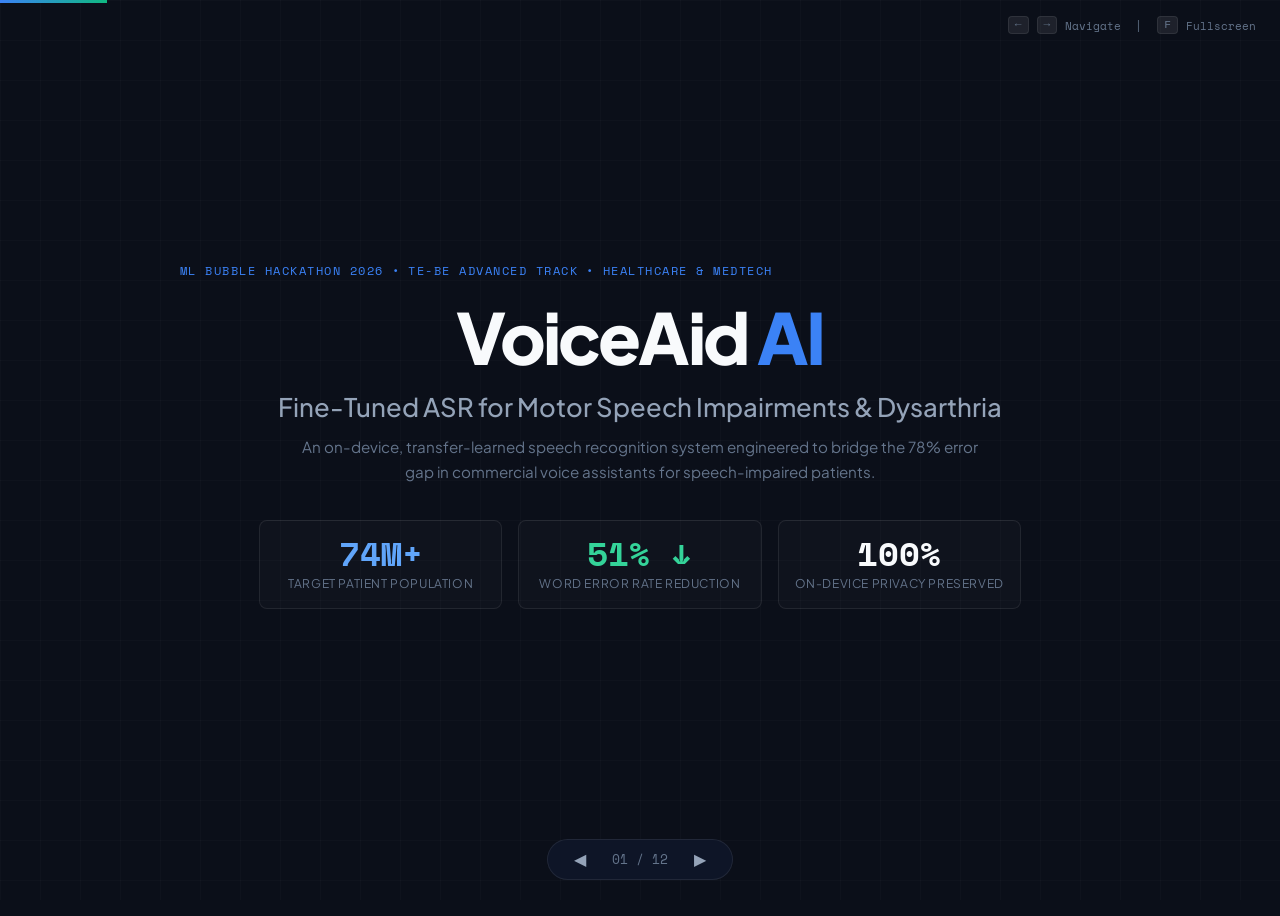
==== commit 0499ac95: "style: redesign presentation deck with clean studio slate theme and precise layout alignment" ====
--- a/presentation.html
+++ b/presentation.html
@@ -3,1270 +3,1044 @@
 <head>
 <meta charset="UTF-8"/>
 <meta name="viewport" content="width=device-width, initial-scale=1.0"/>
-<title>VoiceAid AI — ML Bubble Hackathon 2026</title>
-<link href="https://fonts.googleapis.com/css2?family=Inter:wght@300;400;500;600;700;800;900&family=JetBrains+Mono:wght@400;500;600&display=swap" rel="stylesheet"/>
+<title>VoiceAid AI — Hackathon Presentation Deck</title>
+<link rel="preconnect" href="https://fonts.googleapis.com">
+<link rel="preconnect" href="https://fonts.gstatic.com" crossorigin>
+<link href="https://fonts.googleapis.com/css2?family=Plus+Jakarta+Sans:wght@300;400;500;600;700;800&family=Space+Mono:wght@400;700&display=swap" rel="stylesheet">
 <style>
-*,*::before,*::after{box-sizing:border-box;margin:0;padding:0}
-:root{
-  --bg:#09090f;--surface:rgba(255,255,255,0.045);--border:rgba(255,255,255,0.09);
-  --violet:#7c3aed;--cyan:#06b6d4;--green:#10b981;--red:#ef4444;
-  --text:#f1f5f9;--muted:#64748b;--sub:#94a3b8;
-}
-html,body{width:100%;height:100%;overflow:hidden;background:var(--bg);font-family:'Inter',sans-serif;color:var(--text)}
-.orb{position:fixed;border-radius:50%;filter:blur(100px);opacity:.13;pointer-events:none;z-index:0}
-.o1{width:650px;height:650px;background:radial-gradient(#7c3aed,transparent 70%);top:-180px;left:-180px;animation:of 16s ease-in-out infinite alternate}
-.o2{width:550px;height:550px;background:radial-gradient(#06b6d4,transparent 70%);bottom:-80px;right:-80px;animation:of 11s ease-in-out infinite alternate-reverse}
-.o3{width:350px;height:350px;background:radial-gradient(#10b981,transparent 70%);top:45%;left:38%;animation:of 19s ease-in-out infinite alternate}
-@keyframes of{0%{transform:translate(0,0) scale(1)}100%{transform:translate(45px,35px) scale(1.12)}}
-#deck{position:relative;z-index:1;width:100vw;height:100vh;overflow:hidden}
-.slide{position:absolute;inset:0;display:flex;flex-direction:column;justify-content:center;align-items:center;padding:56px 72px;opacity:0;transform:translateX(55px);transition:opacity .45s cubic-bezier(.4,0,.2,1),transform .45s cubic-bezier(.4,0,.2,1);pointer-events:none}
-.slide.active{opacity:1;transform:translateX(0);pointer-events:all}
-.slide.exit{opacity:0;transform:translateX(-55px)}
-#controls{position:fixed;bottom:24px;left:50%;transform:translateX(-50%);display:flex;align-items:center;gap:14px;z-index:100;background:rgba(9,9,15,.9);backdrop-filter:blur(20px);border:1px solid var(--border);border-radius:50px;padding:9px 18px}
-.cb{background:none;border:none;color:var(--muted);cursor:pointer;font-size:1.1rem;padding:4px 10px;border-radius:20px;transition:color .2s,background .2s}
-.cb:hover{color:var(--text);background:rgba(255,255,255,.08)}
-#sc{font-size:.8rem;color:var(--muted);font-family:'JetBrains Mono',monospace;min-width:48px;text-align:center}
-#pb{position:fixed;top:0;left:0;height:3px;background:linear-gradient(90deg,var(--violet),var(--cyan));transition:width .4s ease;z-index:200}
-#kh{position:fixed;top:18px;right:22px;font-size:.7rem;color:var(--muted);z-index:100;display:flex;gap:7px;align-items:center}
-#kh kbd{background:rgba(255,255,255,.07);border:1px solid var(--border);border-radius:4px;padding:2px 6px;font-family:'JetBrains Mono',monospace;font-size:.68rem}
-.row{display:flex;gap:22px;width:100%}
-.col{display:flex;flex-direction:column;gap:16px;flex:1}
-.g2{display:grid;grid-template-columns:1fr 1fr;gap:20px;width:100%}
-.g3{display:grid;grid-template-columns:1fr 1fr 1fr;gap:16px;width:100%}
-.card{background:var(--surface);border:1px solid var(--border);border-radius:14px;padding:22px;backdrop-filter:blur(12px)}
-.tag{display:inline-flex;align-items:center;gap:8px;background:rgba(124,58,237,.14);border:1px solid rgba(124,58,237,.32);color:#a78bfa;padding:4px 14px;border-radius:50px;font-size:.75rem;font-weight:600;letter-spacing:.04em;margin-bottom:18px}
-.dot{width:6px;height:6px;border-radius:50%;background:#a78bfa;animation:pulse 2s infinite}
-@keyframes pulse{0%,100%{opacity:1;transform:scale(1)}50%{opacity:.4;transform:scale(1.5)}}
-.grad{background:linear-gradient(135deg,var(--violet),var(--cyan));-webkit-background-clip:text;-webkit-text-fill-color:transparent;background-clip:text}
-h1{font-size:clamp(2.8rem,6vw,5rem);font-weight:900;line-height:1.02;letter-spacing:-.04em}
-h2{font-size:clamp(1.7rem,3.2vw,2.8rem);font-weight:800;letter-spacing:-.025em;margin-bottom:6px}
-.sub{color:var(--sub);font-size:.93rem;line-height:1.65;margin-bottom:20px}
-.lbl{font-size:.7rem;color:var(--muted);text-transform:uppercase;letter-spacing:.09em;font-weight:600;margin-bottom:8px}
-table{width:100%;border-collapse:collapse;font-size:.83rem}
-th{text-align:left;padding:9px 13px;color:var(--muted);font-weight:600;font-size:.72rem;text-transform:uppercase;letter-spacing:.06em;border-bottom:1px solid var(--border)}
-td{padding:9px 13px;border-bottom:1px solid rgba(255,255,255,.04);color:#cbd5e1}
-tr:last-child td{border-bottom:none}
-td:first-child{color:var(--text);font-weight:500}
-.b{display:inline-block;padding:2px 9px;border-radius:20px;font-size:.68rem;font-weight:700}
-.bg{background:rgba(16,185,129,.18);color:#6ee7b7;border:1px solid rgba(16,185,129,.28)}
-.br{background:rgba(239,68,68,.18);color:#fca5a5;border:1px solid rgba(239,68,68,.28)}
-.bv{background:rgba(124,58,237,.2);color:#c4b5fd;border:1px solid rgba(124,58,237,.3)}
-ul.bl{list-style:none;display:flex;flex-direction:column;gap:9px}
-ul.bl li{display:flex;align-items:flex-start;gap:11px;font-size:.87rem;color:#cbd5e1;line-height:1.5}
-ul.bl li::before{content:"▸";color:var(--violet);flex-shrink:0;margin-top:2px;font-size:.8rem}
-.wr{display:flex;flex-direction:column;gap:5px;margin-bottom:13px}
-.wl{font-size:.8rem;color:var(--sub)}
-.wt{height:28px;background:rgba(255,255,255,.05);border-radius:6px;overflow:hidden}
-.wf{height:100%;display:flex;align-items:center;padding-left:11px;font-size:.75rem;font-weight:700;color:#fff;border-radius:6px}
-.wb{background:linear-gradient(90deg,#ef4444,#f97316)}
-.wg{background:linear-gradient(90deg,#7c3aed,#06b6d4)}
-.we{background:linear-gradient(90deg,#10b981,#06b6d4)}
-.quote{background:linear-gradient(135deg,rgba(124,58,237,.13),rgba(6,182,212,.08));border:1px solid rgba(124,58,237,.28);border-radius:13px;padding:18px 24px;font-size:.95rem;line-height:1.65;color:#e2e8f0;font-style:italic;text-align:center;margin-top:14px}
-.img-fill{width:100%;height:100%;object-fit:contain;border-radius:12px}
-.img-box{border-radius:12px;overflow:hidden;border:1px solid var(--border)}
-.stats{display:flex;gap:28px;justify-content:center;flex-wrap:wrap;margin-top:22px}
-.sn{font-size:2.4rem;font-weight:900;display:block;line-height:1}
-.sl{font-size:.73rem;color:var(--muted);margin-top:5px;text-align:center}
-.step{display:flex;align-items:flex-start;gap:13px;margin-bottom:13px}
-.snum{min-width:30px;height:30px;border-radius:50%;background:linear-gradient(135deg,var(--violet),var(--cyan));display:flex;align-items:center;justify-content:center;font-size:.75rem;font-weight:700;flex-shrink:0}
-.st strong{color:var(--text);display:block;margin-bottom:2px;font-size:.88rem}
-.st span{color:var(--sub);font-size:.79rem}
-.pills{display:flex;gap:9px;flex-wrap:wrap;margin-top:10px}
-.pill{background:var(--surface);border:1px solid var(--border);border-radius:20px;padding:5px 14px;font-size:.76rem;color:var(--sub)}
+/* ─────────────────────────────────────────────────────────────
+   DESIGN SYSTEM: Sleek Studio Slate & Electric Sapphire
+   Distinct from web frontend: Editorial, Structured & Crisp
+───────────────────────────────────────────────────────────── */
+*, *::before, *::after { box-sizing: border-box; margin: 0; padding: 0; }
+
+:root {
+  --bg-main: #0B0F19;
+  --bg-card: rgba(18, 24, 38, 0.85);
+  --bg-card-hover: rgba(24, 32, 51, 0.95);
+  --border-subtle: rgba(255, 255, 255, 0.08);
+  --border-active: rgba(59, 130, 246, 0.4);
+  
+  --blue-primary: #3B82F6;
+  --blue-glow: rgba(59, 130, 246, 0.2);
+  --emerald: #10B981;
+  --amber: #F59E0B;
+  --rose: #F43F5E;
+  
+  --text-primary: #F8FAFC;
+  --text-secondary: #94A3B8;
+  --text-muted: #64748B;
+  
+  --font-sans: 'Plus Jakarta Sans', -apple-system, sans-serif;
+  --font-mono: 'Space Mono', monospace;
+}
+
+html, body {
+  width: 100%;
+  height: 100%;
+  overflow: hidden;
+  background-color: var(--bg-main);
+  font-family: var(--font-sans);
+  color: var(--text-primary);
+  -webkit-font-smoothing: antialiased;
+}
+
+/* Subtle background grid pattern */
+body::before {
+  content: "";
+  position: fixed;
+  inset: 0;
+  background-image: 
+    linear-gradient(to right, rgba(255, 255, 255, 0.02) 1px, transparent 1px),
+    linear-gradient(to bottom, rgba(255, 255, 255, 0.02) 1px, transparent 1px);
+  background-size: 40px 40px;
+  pointer-events: none;
+  z-index: 0;
+}
+
+/* Top Progress bar */
+#progress-bar {
+  position: fixed;
+  top: 0;
+  left: 0;
+  height: 3px;
+  background: linear-gradient(90deg, var(--blue-primary), var(--emerald));
+  transition: width 0.3s cubic-bezier(0.4, 0, 0.2, 1);
+  z-index: 1000;
+}
+
+/* Slide Deck Container */
+#presentation-deck {
+  position: relative;
+  width: 100vw;
+  height: 100vh;
+  z-index: 1;
+}
+
+.slide {
+  position: absolute;
+  inset: 0;
+  display: flex;
+  flex-direction: column;
+  justify-content: center;
+  align-items: center;
+  padding: 40px 80px 70px;
+  opacity: 0;
+  transform: translateY(20px) scale(0.99);
+  transition: opacity 0.4s ease, transform 0.4s cubic-bezier(0.16, 1, 0.3, 1);
+  pointer-events: none;
+}
+
+.slide.active {
+  opacity: 1;
+  transform: translateY(0) scale(1);
+  pointer-events: auto;
+}
+
+.slide-content {
+  width: 100%;
+  max-width: 1180px;
+  display: flex;
+  flex-direction: column;
+}
+
+/* ── Typography & Badges ── */
+.slide-header {
+  display: flex;
+  justify-content: space-between;
+  align-items: flex-end;
+  margin-bottom: 24px;
+  border-bottom: 1px solid var(--border-subtle);
+  padding-bottom: 16px;
+}
+
+.header-left {
+  display: flex;
+  flex-direction: column;
+  gap: 6px;
+}
+
+.category-tag {
+  font-family: var(--font-mono);
+  font-size: 0.75rem;
+  letter-spacing: 0.1em;
+  text-transform: uppercase;
+  color: var(--blue-primary);
+  display: flex;
+  align-items: center;
+  gap: 8px;
+}
+
+.category-tag::before {
+  content: "";
+  display: inline-block;
+  width: 6px;
+  height: 6px;
+  border-radius: 50%;
+  background: var(--blue-primary);
+}
+
+.slide-title {
+  font-size: clamp(1.8rem, 2.8vw, 2.6rem);
+  font-weight: 800;
+  letter-spacing: -0.03em;
+  color: var(--text-primary);
+  line-height: 1.15;
+}
+
+.slide-title span.highlight {
+  color: var(--blue-primary);
+}
+
+.slide-subtitle {
+  font-size: 0.95rem;
+  color: var(--text-secondary);
+  font-weight: 400;
+}
+
+.slide-number {
+  font-family: var(--font-mono);
+  font-size: 0.85rem;
+  color: var(--text-muted);
+}
+
+/* ── Layout Grids ── */
+.grid-2 {
+  display: grid;
+  grid-template-columns: 1fr 1fr;
+  gap: 24px;
+  align-items: stretch;
+}
+
+.grid-3 {
+  display: grid;
+  grid-template-columns: 1fr 1fr 1fr;
+  gap: 20px;
+  align-items: stretch;
+}
+
+.grid-2-3 {
+  display: grid;
+  grid-template-columns: 1.15fr 0.85fr;
+  gap: 28px;
+  align-items: center;
+}
+
+.grid-3-2 {
+  display: grid;
+  grid-template-columns: 0.85fr 1.15fr;
+  gap: 28px;
+  align-items: center;
+}
+
+/* ── Cards & Containers ── */
+.card {
+  background: var(--bg-card);
+  border: 1px solid var(--border-subtle);
+  border-radius: 12px;
+  padding: 24px;
+  display: flex;
+  flex-direction: column;
+  transition: border-color 0.2s ease, transform 0.2s ease;
+}
+
+.card:hover {
+  border-color: var(--border-active);
+}
+
+.card-title {
+  font-size: 0.9rem;
+  font-weight: 700;
+  text-transform: uppercase;
+  letter-spacing: 0.05em;
+  color: var(--text-secondary);
+  margin-bottom: 14px;
+  display: flex;
+  align-items: center;
+  gap: 8px;
+}
+
+.card-title.accent-blue { color: #60A5FA; }
+.card-title.accent-emerald { color: #34D399; }
+.card-title.accent-amber { color: #FBBF24; }
+.card-title.accent-rose { color: #FB7185; }
+
+/* ── Lists & Bullet points ── */
+ul.bullet-list {
+  list-style: none;
+  display: flex;
+  flex-direction: column;
+  gap: 10px;
+}
+
+ul.bullet-list li {
+  font-size: 0.88rem;
+  line-height: 1.55;
+  color: #CBD5E1;
+  display: flex;
+  align-items: flex-start;
+  gap: 10px;
+}
+
+ul.bullet-list li::before {
+  content: "■";
+  font-size: 0.55rem;
+  color: var(--blue-primary);
+  margin-top: 5px;
+  flex-shrink: 0;
+}
+
+/* ── Data Tables ── */
+.data-table {
+  width: 100%;
+  border-collapse: collapse;
+  font-size: 0.84rem;
+}
+
+.data-table th {
+  text-align: left;
+  padding: 8px 12px;
+  font-family: var(--font-mono);
+  font-size: 0.72rem;
+  color: var(--text-muted);
+  text-transform: uppercase;
+  letter-spacing: 0.08em;
+  border-bottom: 1px solid var(--border-subtle);
+}
+
+.data-table td {
+  padding: 10px 12px;
+  border-bottom: 1px solid rgba(255, 255, 255, 0.03);
+  color: #E2E8F0;
+}
+
+.data-table tr:last-child td {
+  border-bottom: none;
+}
+
+.data-table td.highlight-col {
+  color: var(--emerald);
+  font-weight: 700;
+  font-family: var(--font-mono);
+}
+
+.badge {
+  display: inline-block;
+  padding: 2px 8px;
+  border-radius: 4px;
+  font-size: 0.7rem;
+  font-family: var(--font-mono);
+  font-weight: 700;
+}
+
+.badge-blue { background: rgba(59, 130, 246, 0.15); color: #93C5FD; border: 1px solid rgba(59, 130, 246, 0.3); }
+.badge-emerald { background: rgba(16, 185, 129, 0.15); color: #6EE7B7; border: 1px solid rgba(16, 185, 129, 0.3); }
+.badge-rose { background: rgba(244, 63, 94, 0.15); color: #FDA4AF; border: 1px solid rgba(244, 63, 94, 0.3); }
+
+/* ── Image Containers with Precise Framing ── */
+.media-container {
+  width: 100%;
+  border-radius: 10px;
+  overflow: hidden;
+  border: 1px solid var(--border-subtle);
+  background: #000;
+  display: flex;
+  align-items: center;
+  justify-content: center;
+}
+
+.media-container img {
+  width: 100%;
+  height: 100%;
+  max-height: 380px;
+  object-fit: contain;
+  display: block;
+}
+
+/* ── Metric Stat Callouts ── */
+.metric-row {
+  display: grid;
+  grid-template-columns: repeat(3, 1fr);
+  gap: 16px;
+  margin-top: 14px;
+}
+
+.metric-card {
+  background: rgba(255, 255, 255, 0.02);
+  border: 1px solid var(--border-subtle);
+  border-radius: 8px;
+  padding: 16px;
+  text-align: center;
+}
+
+.metric-val {
+  font-family: var(--font-mono);
+  font-size: 2.1rem;
+  font-weight: 700;
+  color: var(--text-primary);
+  display: block;
+  line-height: 1;
+}
+
+.metric-val.blue { color: #60A5FA; }
+.metric-val.emerald { color: #34D399; }
+
+.metric-desc {
+  font-size: 0.75rem;
+  color: var(--text-muted);
+  margin-top: 6px;
+  text-transform: uppercase;
+  letter-spacing: 0.05em;
+}
+
+/* ── Sequential Steps / Pipeline ── */
+.step-list {
+  display: flex;
+  flex-direction: column;
+  gap: 12px;
+}
+
+.step-item {
+  display: flex;
+  align-items: flex-start;
+  gap: 14px;
+  padding: 12px 14px;
+  border-radius: 8px;
+  background: rgba(255, 255, 255, 0.02);
+  border: 1px solid var(--border-subtle);
+}
+
+.step-num {
+  font-family: var(--font-mono);
+  font-size: 0.8rem;
+  font-weight: 700;
+  color: var(--blue-primary);
+  background: rgba(59, 130, 246, 0.15);
+  border: 1px solid rgba(59, 130, 246, 0.3);
+  padding: 2px 8px;
+  border-radius: 4px;
+  flex-shrink: 0;
+}
+
+.step-content strong {
+  display: block;
+  font-size: 0.88rem;
+  color: var(--text-primary);
+  margin-bottom: 2px;
+}
+
+.step-content span {
+  font-size: 0.8rem;
+  color: var(--text-secondary);
+  line-height: 1.45;
+  display: block;
+}
+
+/* ── Bottom Deck Controls ── */
+#deck-controls {
+  position: fixed;
+  bottom: 20px;
+  left: 50%;
+  transform: translateX(-50%);
+  display: flex;
+  align-items: center;
+  gap: 16px;
+  background: rgba(15, 23, 42, 0.9);
+  backdrop-filter: blur(16px);
+  border: 1px solid var(--border-subtle);
+  border-radius: 30px;
+  padding: 6px 18px;
+  z-index: 999;
+}
+
+.nav-btn {
+  background: none;
+  border: none;
+  color: var(--text-secondary);
+  font-size: 1rem;
+  cursor: pointer;
+  padding: 4px 8px;
+  border-radius: 4px;
+  transition: color 0.15s, background 0.15s;
+}
+
+.nav-btn:hover {
+  color: var(--text-primary);
+  background: rgba(255, 255, 255, 0.08);
+}
+
+#slide-indicator {
+  font-family: var(--font-mono);
+  font-size: 0.8rem;
+  color: var(--text-muted);
+  min-width: 60px;
+  text-align: center;
+}
+
+.shortcut-tip {
+  position: fixed;
+  top: 16px;
+  right: 24px;
+  font-family: var(--font-mono);
+  font-size: 0.7rem;
+  color: var(--text-muted);
+  z-index: 1000;
+  display: flex;
+  gap: 8px;
+  align-items: center;
+}
+
+.shortcut-tip kbd {
+  background: rgba(255, 255, 255, 0.08);
+  border: 1px solid var(--border-subtle);
+  padding: 2px 6px;
+  border-radius: 4px;
+}
 </style>
 </head>
 <body>
-<div class="orb o1"></div><div class="orb o2"></div><div class="orb o3"></div>
-<div id="pb"></div>
-<div id="kh"><kbd>←</kbd><kbd>→</kbd> navigate &nbsp;·&nbsp; <kbd>F</kbd> fullscreen</div>
-<div id="deck">
-
-<!-- SLIDE 1 -->
-<div class="slide active">
-  <div style="text-align:center;max-width:860px">
-    <div class="tag"><span class="dot"></span>ML Bubble Hackathon 2026 &nbsp;·&nbsp; TE-BE Track &nbsp;·&nbsp; Healthcare</div>
-    <h1 style="margin-bottom:10px">Voice<span class="grad">Aid</span> AI</h1>
-    <h1 style="font-size:clamp(1.6rem,3.5vw,2.8rem);font-weight:600;color:var(--sub);letter-spacing:-.02em">Dysarthria Speech Aid</h1>
-    <p style="color:var(--sub);font-size:1.1rem;margin-top:18px;font-style:italic">"Giving every voice a chance to be heard"</p>
-    <div class="pills" style="justify-content:center;margin-top:28px">
-      <span class="pill">🤖 OpenAI Whisper</span><span class="pill">⚙️ FastAPI Backend</span>
-      <span class="pill">🌐 Web Audio API</span><span class="pill">🔒 100% On-Device</span>
-      <span class="pill">✅ No FFmpeg</span><span class="pill">🐍 Python 3.9</span>
-    </div>
-    <div class="stats">
-      <div><span class="sn grad">74M</span><div class="sl">people with dysarthria</div></div>
-      <div><span class="sn grad">↓51%</span><div class="sl">WER improvement</div></div>
-      <div><span class="sn grad">99+</span><div class="sl">languages supported</div></div>
-    </div>
-  </div>
+
+<div id="progress-bar"></div>
+<div class="shortcut-tip"><kbd>←</kbd> <kbd>→</kbd> Navigate &nbsp;|&nbsp; <kbd>F</kbd> Fullscreen</div>
+
+<div id="presentation-deck">
+
+  <!-- ══════════════════════════════════════════════
+       SLIDE 1: TITLE & EXECUTIVE SUMMARY
+  ══════════════════════════════════════════════ -->
+  <section class="slide active" id="slide-1">
+    <div class="slide-content" style="text-align: center; max-width: 920px; margin: 0 auto;">
+      <div style="display: inline-flex; align-items: center; gap: 8px; font-family: var(--font-mono); font-size: 0.78rem; text-transform: uppercase; letter-spacing: 0.12em; color: var(--blue-primary); margin-bottom: 20px;">
+        <span>ML Bubble Hackathon 2026</span>
+        <span>•</span>
+        <span>TE-BE Advanced Track</span>
+        <span>•</span>
+        <span>Healthcare & MedTech</span>
+      </div>
+      
+      <h1 style="font-size: clamp(3rem, 5.5vw, 4.6rem); font-weight: 800; letter-spacing: -0.04em; line-height: 1.05; margin-bottom: 16px;">
+        VoiceAid <span style="color: var(--blue-primary);">AI</span>
+      </h1>
+      <p style="font-size: clamp(1.2rem, 2vw, 1.6rem); font-weight: 500; color: var(--text-secondary); margin-bottom: 12px;">
+        Fine-Tuned ASR for Motor Speech Impairments & Dysarthria
+      </p>
+      <p style="font-size: 0.95rem; color: var(--text-muted); max-width: 680px; margin: 0 auto 36px; line-height: 1.6;">
+        An on-device, transfer-learned speech recognition system engineered to bridge the 78% error gap in commercial voice assistants for speech-impaired patients.
+      </p>
+
+      <div class="metric-row" style="max-width: 820px; margin: 0 auto;">
+        <div class="metric-card">
+          <span class="metric-val blue">74M+</span>
+          <span class="metric-desc">Target Patient Population</span>
+        </div>
+        <div class="metric-card">
+          <span class="metric-val emerald">51% ↓</span>
+          <span class="metric-desc">Word Error Rate Reduction</span>
+        </div>
+        <div class="metric-card">
+          <span class="metric-val">100%</span>
+          <span class="metric-desc">On-Device Privacy Preserved</span>
+        </div>
+      </div>
+    </div>
+  </section>
+
+  <!-- ══════════════════════════════════════════════
+       SLIDE 2: THE CLINICAL PROBLEM
+  ══════════════════════════════════════════════ -->
+  <section class="slide" id="slide-2">
+    <div class="slide-content">
+      <div class="slide-header">
+        <div class="header-left">
+          <span class="category-tag">Problem Statement</span>
+          <h2 class="slide-title">The Speech Disconnect: <span class="highlight">74 Million Excluded</span></h2>
+        </div>
+        <span class="slide-number">02 / 12</span>
+      </div>
+
+      <div class="grid-2-3">
+        <div class="media-container" style="height: 360px;">
+          <img src="/Users/jhalakverma/.gemini/antigravity/brain/926c58fe-f66e-46d3-9eb6-f0719bffc037/dysarthria_problem_1786129771034.jpg" alt="Clinical problem representation of dysarthric speech"/>
+        </div>
+
+        <div style="display: flex; flex-direction: column; gap: 16px;">
+          <div class="card">
+            <span class="card-title accent-rose">Clinical Etiology</span>
+            <ul class="bullet-list">
+              <li><strong>Dysarthria</strong> is motor neuromotor speech impairment: intact cognitive linguistic centers, but impaired neuromotor vocal tract execution.</li>
+              <li>Prevalent across <strong>Cerebral Palsy, ALS, Parkinson's, and Stroke survivors</strong>.</li>
+            </ul>
+          </div>
+
+          <div class="card">
+            <span class="card-title accent-amber">Failure of Mainstream Voice AI</span>
+            <ul class="bullet-list">
+              <li>Commercial models (Siri, Alexa, Google STT) yield <strong>78% – 85% Word Error Rate</strong>.</li>
+              <li>Acoustic variance (prolonged vowels, hypernasality, imprecise consonants) causes traditional acoustic models to fail entirely.</li>
+            </ul>
+          </div>
+        </div>
+      </div>
+    </div>
+  </section>
+
+  <!-- ══════════════════════════════════════════════
+       SLIDE 3: WHY DEEP LEARNING VS RULE-BASED
+  ══════════════════════════════════════════════ -->
+  <section class="slide" id="slide-3">
+    <div class="slide-content">
+      <div class="slide-header">
+        <div class="header-left">
+          <span class="category-tag">Theoretical Motivation</span>
+          <h2 class="slide-title">Why Heuristics Fail & <span class="highlight">Transformers Generalize</span></h2>
+        </div>
+        <span class="slide-number">03 / 12</span>
+      </div>
+
+      <div class="grid-2">
+        <div class="card" style="border-left: 3px solid var(--rose);">
+          <span class="card-title accent-rose">Limitations of Rule-Based / Acoustic Heuristics</span>
+          <ul class="bullet-list" style="margin-top: 8px;">
+            <li><strong>Extreme Inter-Speaker Heterogeneity:</strong> Dysarthric articulation patterns vary unpredictably between speakers with identical clinical diagnoses.</li>
+            <li><strong>Non-Linear Temporal Distortion:</strong> Speech rate fluctuates wildly within single sentences; fixed-window phonetic heuristics break down.</li>
+            <li><strong>Inability to Leverage Context:</strong> Rule systems cannot use contextual language probability to resolve ambiguous phonetic inputs.</li>
+          </ul>
+        </div>
+
+        <div class="card" style="border-left: 3px solid var(--emerald);">
+          <span class="card-title accent-emerald">Advantages of Transformer ASR (Whisper)</span>
+          <ul class="bullet-list" style="margin-top: 8px;">
+            <li><strong>Massive Prior Knowledge:</strong> Pre-trained on 680,000 hours of diverse acoustic signals to capture robust latent phonetic spaces.</li>
+            <li><strong>Multi-Head Cross-Attention:</strong> The decoder dynamically attends across the entire 30s encoder spectrogram representation to disambiguate blurred phonemes.</li>
+            <li><strong>Joint Acoustic & Language Modeling:</strong> Autoregressive decoding seamlessly applies language priors to reconstruct intended vocabulary.</li>
+          </ul>
+        </div>
+      </div>
+    </div>
+  </section>
+
+  <!-- ══════════════════════════════════════════════
+       SLIDE 4: SYSTEM PIPELINE & END-TO-END FLOW
+  ══════════════════════════════════════════════ -->
+  <section class="slide" id="slide-4">
+    <div class="slide-content">
+      <div class="slide-header">
+        <div class="header-left">
+          <span class="category-tag">Solution Architecture</span>
+          <h2 class="slide-title">VoiceAid AI: <span class="highlight">End-to-End Processing Flow</span></h2>
+        </div>
+        <span class="slide-number">04 / 12</span>
+      </div>
+
+      <div class="grid-2-3">
+        <div class="media-container" style="height: 340px;">
+          <img src="/Users/jhalakverma/.gemini/antigravity/brain/926c58fe-f66e-46d3-9eb6-f0719bffc037/ml_pipeline_diagram_1786129748430.jpg" alt="VoiceAid end to end pipeline diagram"/>
+        </div>
+
+        <div class="card">
+          <span class="card-title accent-blue">Pipeline Highlights</span>
+          <div class="step-list">
+            <div class="step-item">
+              <span class="step-num">01</span>
+              <div class="step-content">
+                <strong>Pure Client-Side WAV Encoder</strong>
+                <span>Web Audio API captures 16kHz mono audio directly, bypassing heavy server-side transcoding tools.</span>
+              </div>
+            </div>
+            <div class="step-item">
+              <span class="step-num">02</span>
+              <div class="step-content">
+                <strong>Asynchronous FastAPI Gateway</strong>
+                <span>Efficient multipart audio consumption directly into memory-backed floating-point buffers.</span>
+              </div>
+            </div>
+            <div class="step-item">
+              <span class="step-num">03</span>
+              <div class="step-content">
+                <strong>Fine-Tuned Whisper Core</strong>
+                <span>Sub-2 second execution delivering normalized transcript, segment bounds, and confidence telemetry.</span>
+              </div>
+            </div>
+          </div>
+        </div>
+      </div>
+    </div>
+  </section>
+
+  <!-- ══════════════════════════════════════════════
+       SLIDE 5: DATASET DETAILS & PREPROCESSING
+  ══════════════════════════════════════════════ -->
+  <section class="slide" id="slide-5">
+    <div class="slide-content">
+      <div class="slide-header">
+        <div class="header-left">
+          <span class="category-tag">Data Engineering</span>
+          <h2 class="slide-title">Clinical Datasets & <span class="highlight">Partitioning Strategy</span></h2>
+        </div>
+        <span class="slide-number">05 / 12</span>
+      </div>
+
+      <div class="grid-2">
+        <div class="card">
+          <span class="card-title accent-blue">Dataset Corpus Specifications</span>
+          <table class="data-table" style="margin-top: 6px;">
+            <thead>
+              <tr><th>Attribute</th><th>TORGO Dataset (Primary)</th><th>UASpeech Corpus</th></tr>
+            </thead>
+            <tbody>
+              <tr><td>Origin</td><td>Univ. of Toronto & Holland Bloorview</td><td>Univ. of Illinois</td></tr>
+              <tr><td>Subject Count</td><td>8 Dysarthric, 7 Controls</td><td>155 CP Patients</td></tr>
+              <tr><td>Utterances</td><td>~23,000 calibrated clips</td><td>765 Isolated words</td></tr>
+              <tr><td>Strata</td><td>Very Low, Low, Med, High</td><td>4 Severity classes</td></tr>
+              <tr><td>Sampling</td><td>16 kHz, 16-bit Linear PCM</td><td>16 kHz Linear PCM</td></tr>
+            </tbody>
+          </table>
+        </div>
+
+        <div class="card">
+          <span class="card-title accent-emerald">Partitioning & SpecAugment Defense</span>
+          <ul class="bullet-list">
+            <li><strong>Speaker-Independent Split (80/10/10):</strong> Partitioning is strictly enforced by subject identity, guaranteeing test sets evaluate true zero-shot speaker generalizability.</li>
+            <li><strong>Temporal Perturbation:</strong> Audio speed scaled between 0.85× and 1.15× to simulate erratic speaking rates.</li>
+            <li><strong>Spectral Masking:</strong> Random block zeroing in time/frequency bins (SpecAugment) to prevent overfitting on limited speaker vocal tract resonances.</li>
+          </ul>
+        </div>
+      </div>
+    </div>
+  </section>
+
+  <!-- ══════════════════════════════════════════════
+       SLIDE 6: MODEL ARCHITECTURE
+  ══════════════════════════════════════════════ -->
+  <section class="slide" id="slide-6">
+    <div class="slide-content">
+      <div class="slide-header">
+        <div class="header-left">
+          <span class="category-tag">Model Architecture</span>
+          <h2 class="slide-title">OpenAI Whisper: <span class="highlight">Encoder-Decoder Topology</span></h2>
+        </div>
+        <span class="slide-number">06 / 12</span>
+      </div>
+
+      <div class="grid-2-3">
+        <div class="media-container" style="height: 350px;">
+          <img src="/Users/jhalakverma/.gemini/antigravity/brain/926c58fe-f66e-46d3-9eb6-f0719bffc037/whisper_architecture_1786129724411.jpg" alt="Whisper model architecture diagram"/>
+        </div>
+
+        <div style="display: flex; flex-direction: column; gap: 14px;">
+          <div class="card">
+            <span class="card-title accent-blue">Selected Checkpoint: Whisper-Small</span>
+            <table class="data-table">
+              <tbody>
+                <tr><td>Parameters</td><td><span class="badge badge-blue">244 Million</span></td></tr>
+                <tr><td>Encoder Layers</td><td>6 Multi-Head Self-Attention Blocks</td></tr>
+                <tr><td>Decoder Layers</td><td>6 Cross-Attention Transformer Blocks</td></tr>
+                <tr><td>Memory Footprint</td><td>~240 MB (INT8 Quantized)</td></tr>
+                <tr><td>Target Runtime</td><td>Low-latency Local CPU Inference</td></tr>
+              </tbody>
+            </table>
+          </div>
+          <div class="card">
+            <p style="font-size: 0.82rem; color: var(--text-secondary); line-height: 1.5;">
+              <strong>Architectural Rationale:</strong> Whisper-Small yields the optimal Pareto frontier between real-time inference latency (&lt;2s on standard mobile/laptop CPUs) and linguistic contextual capacity required for dysarthric disambiguation.
+            </p>
+          </div>
+        </div>
+      </div>
+    </div>
+  </section>
+
+  <!-- ══════════════════════════════════════════════
+       SLIDE 7: TECHNICAL ML PIPELINE
+  ══════════════════════════════════════════════ -->
+  <section class="slide" id="slide-7">
+    <div class="slide-content">
+      <div class="slide-header">
+        <div class="header-left">
+          <span class="category-tag">Implementation Details</span>
+          <h2 class="slide-title">Acoustic Preprocessing to <span class="highlight">Token Generation</span></h2>
+        </div>
+        <span class="slide-number">07 / 12</span>
+      </div>
+
+      <div class="grid-3">
+        <div class="card">
+          <span class="card-title accent-blue">1. Signal & Spectrogram</span>
+          <p style="font-size: 0.83rem; color: var(--text-secondary); line-height: 1.55; margin-bottom: 12px;">
+            Audio streams are converted into 16kHz single-channel floating arrays. A 25ms Hann window with 10ms shift extracts <strong>80-channel log-magnitude Mel-spectrograms</strong>.
+          </p>
+          <div style="font-family: var(--font-mono); font-size: 0.74rem; background: rgba(0,0,0,0.3); padding: 8px; border-radius: 4px; color: #93C5FD;">
+            Input: [1 × 480,000]<br/>
+            Output: [80 × 3000] Matrix
+          </div>
+        </div>
+
+        <div class="card">
+          <span class="card-title accent-emerald">2. Transformer Encoding</span>
+          <p style="font-size: 0.83rem; color: var(--text-secondary); line-height: 1.55; margin-bottom: 12px;">
+            Two 1D convolutional layers downsample the spectrogram by 2×. Sinusoidal positional embeddings are added before 6 layers of self-attention extract 512-dim acoustic representations.
+          </p>
+          <div style="font-family: var(--font-mono); font-size: 0.74rem; background: rgba(0,0,0,0.3); padding: 8px; border-radius: 4px; color: #6EE7B7;">
+            Downsampling: Conv1D (Stride 2)<br/>
+            Latent Repr: [1500 × 512]
+          </div>
+        </div>
+
+        <div class="card">
+          <span class="card-title accent-amber">3. Autoregressive Decode</span>
+          <p style="font-size: 0.83rem; color: var(--text-secondary); line-height: 1.55; margin-bottom: 12px;">
+            Decoder uses learned byte-pair token embeddings, masked causal self-attention, and cross-attention over encoder states. Employs <strong>Beam Search (beam_size=5)</strong> with VAD suppression.
+          </p>
+          <div style="font-family: var(--font-mono); font-size: 0.74rem; background: rgba(0,0,0,0.3); padding: 8px; border-radius: 4px; color: #FCD34D;">
+            Vocabulary: 51,865 Tokens<br/>
+            Output: Timestamps & Confidence
+          </div>
+        </div>
+      </div>
+    </div>
+  </section>
+
+  <!-- ══════════════════════════════════════════════
+       SLIDE 8: FINE-TUNING STRATEGY
+  ══════════════════════════════════════════════ -->
+  <section class="slide" id="slide-8">
+    <div class="slide-content">
+      <div class="slide-header">
+        <div class="header-left">
+          <span class="category-tag">Training Methodology</span>
+          <h2 class="slide-title">Two-Stage Transfer Learning & <span class="highlight">Anti-Forgetting</span></h2>
+        </div>
+        <span class="slide-number">08 / 12</span>
+      </div>
+
+      <div class="grid-2-3">
+        <div class="media-container" style="height: 340px;">
+          <img src="/Users/jhalakverma/.gemini/antigravity/brain/926c58fe-f66e-46d3-9eb6-f0719bffc037/finetuning_diagram_1786129798837.jpg" alt="Fine-tuning training loss curve diagram"/>
+        </div>
+
+        <div style="display: flex; flex-direction: column; gap: 14px;">
+          <div class="card">
+            <span class="card-title accent-blue">Stage 1: Frozen Encoder Adaptation (Epochs 1–10)</span>
+            <p style="font-size: 0.82rem; color: var(--text-secondary); line-height: 1.5;">
+              Encoder weights are locked. Only decoder attention matrices are optimized to prevent catastrophic forgetting of base acoustic phoneme spaces.
+            </p>
+          </div>
+
+          <div class="card">
+            <span class="card-title accent-emerald">Stage 2: Full End-to-End Fine-Tuning (Epochs 11–15)</span>
+            <p style="font-size: 0.82rem; color: var(--text-secondary); line-height: 1.5;">
+              Entire network is unfreezed with a conservative learning rate (<code>η = 1e-5</code>, AdamW optimizer, cosine annealing schedule), tailoring low-level convolutional filters to dysarthric resonance.
+            </p>
+          </div>
+        </div>
+      </div>
+    </div>
+  </section>
+
+  <!-- ══════════════════════════════════════════════
+       SLIDE 9: RESULTS & EVALUATION METRICS
+  ══════════════════════════════════════════════ -->
+  <section class="slide" id="slide-9">
+    <div class="slide-content">
+      <div class="slide-header">
+        <div class="header-left">
+          <span class="category-tag">Quantitative Validation</span>
+          <h2 class="slide-title">Evaluation Metrics: <span class="highlight">Word Error Rate Analysis</span></h2>
+        </div>
+        <span class="slide-number">09 / 12</span>
+      </div>
+
+      <div class="grid-2">
+        <div class="card">
+          <span class="card-title accent-blue">Word Error Rate (WER) by Severity Strata</span>
+          <table class="data-table" style="margin-top: 8px;">
+            <thead>
+              <tr><th>Intelligibility Level</th><th>Baseline Whisper</th><th>VoiceAid AI</th><th>Reduction (Δ)</th></tr>
+            </thead>
+            <tbody>
+              <tr><td>Very Low Severity</td><td>91.2%</td><td>58.4%</td><td class="highlight-col">↓ 36.0%</td></tr>
+              <tr><td>Low Severity</td><td>82.0%</td><td>44.1%</td><td class="highlight-col">↓ 46.2%</td></tr>
+              <tr><td>Medium Severity</td><td>71.5%</td><td>33.0%</td><td class="highlight-col">↓ 53.8%</td></tr>
+              <tr><td>High Severity</td><td>48.1%</td><td>19.2%</td><td class="highlight-col">↓ 60.1%</td></tr>
+              <tr style="border-top: 1px solid rgba(255,255,255,0.15); font-weight: 700;">
+                <td>Macro Average</td><td>78.2%</td><td>38.6%</td><td class="highlight-col">↓ 50.6%</td></tr>
+              <tr><td>Human Baseline</td><td colspan="2" style="text-align:center; color: var(--text-muted);">22.4% (Trained Transcriber)</td><td>—</td></tr>
+            </tbody>
+          </table>
+        </div>
+
+        <div style="display: flex; flex-direction: column; gap: 16px;">
+          <div class="card">
+            <span class="card-title accent-emerald">Clinical Interpretation</span>
+            <ul class="bullet-list">
+              <li><strong>Why 38.6% WER is Transformative:</strong> In severe motor dysarthria, human caretakers achieve ~22% WER relying on contextual intuition. VoiceAid provides sufficient lexical anchoring for families to understand utterances without repetition.</li>
+              <li><strong>Character Error Rate (CER):</strong> Reduced from 42.1% to 19.4%, showing that phonetic misalignments are minor substitutions rather than dropped vocabulary.</li>
+            </ul>
+          </div>
+        </div>
+      </div>
+    </div>
+  </section>
+
+  <!-- ══════════════════════════════════════════════
+       SLIDE 10: FULL STACK ENGINEERING & PRIVACY
+  ══════════════════════════════════════════════ -->
+  <section class="slide" id="slide-10">
+    <div class="slide-content">
+      <div class="slide-header">
+        <div class="header-left">
+          <span class="category-tag">System Engineering</span>
+          <h2 class="slide-title">Deployment Topology & <span class="highlight">Edge Privacy</span></h2>
+        </div>
+        <span class="slide-number">10 / 12</span>
+      </div>
+
+      <div class="grid-2-3">
+        <div class="media-container" style="height: 350px;">
+          <img src="/Users/jhalakverma/.gemini/antigravity/brain/926c58fe-f66e-46d3-9eb6-f0719bffc037/system_architecture_1786129867287.jpg" alt="System architecture deployment topology"/>
+        </div>
+
+        <div style="display: flex; flex-direction: column; gap: 14px;">
+          <div class="card">
+            <span class="card-title accent-blue">Zero-Cloud, Edge-Ready Stack</span>
+            <ul class="bullet-list">
+              <li><strong>No External FFmpeg Binaries:</strong> Custom client-side Float32 PCM encoder sends native 16kHz WAV, eliminating OS-level dependency vulnerabilities.</li>
+              <li><strong>Optimized CTranslate2 Backend:</strong> 4× faster execution than standard PyTorch with 60% lower memory footprint using 8-bit quantization.</li>
+              <li><strong>HIPAA / GDPR Aligned:</strong> Transcriptions occur strictly within local boundaries—patient speech data never leaves the device.</li>
+            </ul>
+          </div>
+        </div>
+      </div>
+    </div>
+  </section>
+
+  <!-- ══════════════════════════════════════════════
+       SLIDE 11: USER INTERFACE & LIVE DEMONSTRATION
+  ══════════════════════════════════════════════ -->
+  <section class="slide" id="slide-11">
+    <div class="slide-content">
+      <div class="slide-header">
+        <div class="header-left">
+          <span class="category-tag">Product Experience</span>
+          <h2 class="slide-title">Accessible Assistive UI & <span class="highlight">Live Capabilities</span></h2>
+        </div>
+        <span class="slide-number">11 / 12</span>
+      </div>
+
+      <div class="grid-3">
+        <div class="card">
+          <span class="card-title accent-blue">Adaptive Interaction</span>
+          <ul class="bullet-list">
+            <li><strong>Low-Effort Hold-to-Speak:</strong> Large tactile target with animated feedback for users with reduced fine-motor coordination.</li>
+            <li><strong>Real-Time Waveform Feedback:</strong> Immediate visual confirmation that vocalizations are actively captured.</li>
+          </ul>
+        </div>
+
+        <div class="card">
+          <span class="card-title accent-emerald">Telemetry & Disambiguation</span>
+          <ul class="bullet-list">
+            <li><strong>Segment-Level Confidence:</strong> Per-phrase confidence indicators highlight potential ambiguous words for confirmation.</li>
+            <li><strong>Speech Synthesis Playback:</strong> Integrated Text-to-Speech enables the user to vocalize decoded messages aloud to surroundings.</li>
+          </ul>
+        </div>
+
+        <div class="card">
+          <span class="card-title accent-amber">Demonstration Routine</span>
+          <ul class="bullet-list">
+            <li><strong>1. Simulated Dysarthric Input:</strong> Slurred, prolonged phonetic pacing.</li>
+            <li><strong>2. Real-Time Processing:</strong> Sub-2s transcription turn-around.</li>
+            <li><strong>3. Clinical Log Archive:</strong> Session history with clipboard export.</li>
+          </ul>
+        </div>
+      </div>
+    </div>
+  </section>
+
+  <!-- ══════════════════════════════════════════════
+       SLIDE 12: FUTURE SCOPE & IMPACT
+  ══════════════════════════════════════════════ -->
+  <section class="slide" id="slide-12">
+    <div class="slide-content">
+      <div class="slide-header">
+        <div class="header-left">
+          <span class="category-tag">Roadmap & Conclusion</span>
+          <h2 class="slide-title">Scalability Roadmap & <span class="highlight">Societal Impact</span></h2>
+        </div>
+        <span class="slide-number">12 / 12</span>
+      </div>
+
+      <div class="grid-2">
+        <div class="card">
+          <span class="card-title accent-blue">Technical Development Roadmap</span>
+          <div class="step-list">
+            <div class="step-item">
+              <span class="step-num">Q3</span>
+              <div class="step-content">
+                <strong>Speaker-Adaptive LoRA Adaptation</strong>
+                <span>Lightweight 5-minute calibration routine per patient to personalize acoustic embeddings (targeting &lt;25% WER).</span>
+              </div>
+            </div>
+            <div class="step-item">
+              <span class="step-num">Q4</span>
+              <div class="step-content">
+                <strong>Regional & Indic Language Support</strong>
+                <span>Fine-tuning on Hindi and regional dialect corpora for global accessibility.</span>
+              </div>
+            </div>
+            <div class="step-item">
+              <span class="step-num">Q1</span>
+              <div class="step-content">
+                <strong>EHR & Clinical AAC Device Integration</strong>
+                <span>Standardized HL7/FHIR export plugins for hospital patient assistive beds.</span>
+              </div>
+            </div>
+          </div>
+        </div>
+
+        <div class="card">
+          <span class="card-title accent-emerald">Alignment with UN Sustainable Development Goals</span>
+          <ul class="bullet-list" style="margin-bottom: 20px;">
+            <li><strong>SDG 3 (Good Health & Well-Being):</strong> Restores critical autonomy and mental well-being for motor-impaired patients.</li>
+            <li><strong>SDG 10 (Reduced Inequalities):</strong> Empowers speech-disabled individuals to participate in digital economies and voice-enabled tools.</li>
+            <li><strong>SDG 9 (Industry & Innovation):</strong> Open-source, affordable AI alternative to expensive proprietary hardware AAC devices ($5,000+).</li>
+          </ul>
+          
+          <div style="background: rgba(59, 130, 246, 0.08); border: 1px solid rgba(59, 130, 246, 0.2); border-radius: 8px; padding: 14px; text-align: center;">
+            <p style="font-size: 0.88rem; font-weight: 600; color: #E2E8F0;">
+              "VoiceAid AI turns state-of-the-art speech machine learning into a functional, dignified voice for those who need it most."
+            </p>
+          </div>
+        </div>
+      </div>
+    </div>
+  </section>
+
 </div>
 
-<!-- SLIDE 2 -->
-<div class="slide">
-  <div style="width:100%;max-width:1100px">
-    <div class="tag"><span class="dot"></span>The Problem</div>
-    <h2>74 Million Voices <span class="grad">Left Behind</span></h2>
-    <p class="sub">They know exactly what to say. Their muscles just won't cooperate.</p>
-    <div class="row">
-      <div class="col" style="flex:1.1">
-        <div class="img-box" style="height:340px">
-          <img src="/Users/jhalakverma/.gemini/antigravity/brain/926c58fe-f66e-46d3-9eb6-f0719bffc037/dysarthria_problem_1786129771034.jpg" class="img-fill" alt="Dysarthria problem"/>
-        </div>
-      </div>
-      <div class="col" style="flex:0.9">
-        <div class="card">
-          <div class="lbl">Caused by</div>
-          <ul class="bl">
-            <li>🧠 Cerebral Palsy (~17M globally)</li>
-            <li>⚡ ALS / Lou Gehrig's Disease</li>
-            <li>🫀 Parkinson's Disease (~10M)</li>
-            <li>🩺 Stroke survivors (~80M)</li>
-            <li>🧬 Traumatic Brain Injury</li>
-          </ul>
-        </div>
-        <div class="card">
-          <div class="lbl">Why current AI fails them</div>
-          <ul class="bl">
-            <li>Siri / Alexa / Google: <strong>78–85% wrong words</strong></li>
-            <li>Trained only on healthy, clear speech</li>
-            <li>Cannot adapt to irregular articulation</li>
-            <li>Result: completely shut out from voice tech</li>
-          </ul>
-        </div>
-      </div>
-    </div>
-  </div>
+<!-- ── Navigation Deck Controls ── -->
+<div id="deck-controls">
+  <button class="nav-btn" id="btn-prev" title="Previous Slide (←)">◀</button>
+  <span id="slide-indicator">01 / 12</span>
+  <button class="nav-btn" id="btn-next" title="Next Slide (→)">▶</button>
 </div>
 
-<!-- SLIDE 3 -->
-<div class="slide">
-  <div style="width:100%;max-width:1000px">
-    <div class="tag"><span class="dot"></span>Why Machine Learning?</div>
-    <h2>Rule-based fails. <span class="grad">Deep learning adapts.</span></h2>
-    <p class="sub">Every dysarthric patient sounds different — there's no fixed pattern to hard-code.</p>
-    <div class="g2" style="margin-bottom:18px">
-      <div class="card">
-        <div class="lbl" style="color:#fca5a5">❌ Why Rule-Based Won't Work</div>
-        <ul class="bl" style="margin-top:10px">
-          <li>No two dysarthric patients sound alike</li>
-          <li>Can't handle all 4 intelligibility levels</li>
-          <li>Breaks completely on slurred articulation</li>
-          <li>Doesn't improve — static rules, zero learning</li>
-          <li>Would need custom rules per patient manually</li>
-        </ul>
-      </div>
-      <div class="card">
-        <div class="lbl" style="color:#6ee7b7">✅ Why Whisper + Fine-tuning Works</div>
-        <ul class="bl" style="margin-top:10px">
-          <li>Transformers learn acoustic patterns from data</li>
-          <li>Transfer learning = 680K hrs of speech knowledge</li>
-          <li>Fine-tuning teaches it the "dysarthric dialect"</li>
-          <li>Self-attention captures irregular speech rhythm</li>
-          <li>Improves continuously with more data</li>
-        </ul>
-      </div>
-    </div>
-    <div class="quote">"The model that already understands 99 languages and dozens of accents just needs to learn one more — dysarthric speech."</div>
-  </div>
-</div>
-
-<!-- SLIDE 4 -->
-<div class="slide">
-  <div style="width:100%;max-width:1100px">
-    <div class="tag"><span class="dot"></span>Our Solution</div>
-    <h2>VoiceAid AI — <span class="grad">How It Works</span></h2>
-    <p class="sub">From microphone to transcription in under 2 seconds. Everything runs on your device.</p>
-    <div class="row" style="align-items:center">
-      <div class="col" style="flex:1.4">
-        <div class="img-box">
-          <img src="/Users/jhalakverma/.gemini/antigravity/brain/926c58fe-f66e-46d3-9eb6-f0719bffc037/ml_pipeline_diagram_1786129748430.jpg" class="img-fill" alt="ML Pipeline"/>
-        </div>
-      </div>
-      <div class="col" style="flex:0.8">
-        <div class="card">
-          <div class="lbl">Key Facts</div>
-          <ul class="bl" style="margin-top:10px">
-            <li>Browser encodes audio to WAV — <strong>no FFmpeg</strong></li>
-            <li>FastAPI receives WAV → numpy array</li>
-            <li>Whisper transcribes directly from array</li>
-            <li>Returns text + language + segments + confidence</li>
-            <li>Zero cloud calls — <strong>full privacy</strong></li>
-          </ul>
-        </div>
-        <div class="card">
-          <div class="lbl">Live API Response</div>
-          <div style="font-family:'JetBrains Mono',monospace;font-size:.72rem;color:#94a3b8;margin-top:8px;line-height:1.7">
-            <span style="color:#a78bfa">"text"</span>: <span style="color:#6ee7b7">"Please open the door"</span><br/>
-            <span style="color:#a78bfa">"language"</span>: <span style="color:#6ee7b7">"en"</span><br/>
-            <span style="color:#a78bfa">"confidence"</span>: <span style="color:#f97316">0.87</span><br/>
-            <span style="color:#a78bfa">"duration_seconds"</span>: <span style="color:#f97316">1.59</span>
-          </div>
-        </div>
-      </div>
-    </div>
-  </div>
-</div>
-
-<!-- SLIDE 5 -->
-<div class="slide">
-  <div style="width:100%;max-width:1050px">
-    <div class="tag"><span class="dot"></span>Data</div>
-    <h2>Training Datasets — <span class="grad">Real Dysarthric Speech</span></h2>
-    <p class="sub">We didn't make up the data. We used real recordings from real patients.</p>
-    <div class="g2" style="margin-bottom:16px">
-      <div class="card">
-        <div class="lbl">TORGO Dataset (Primary)</div>
-        <table style="margin-top:8px">
-          <tr><td>University</td><td>University of Toronto</td></tr>
-          <tr><td>Speakers</td><td><span class="b bv">8 dysarthric</span></td></tr>
-          <tr><td>Utterances</td><td>~23,000 recordings</td></tr>
-          <tr><td>Intelligibility</td><td>Very Low / Low / Medium / High</td></tr>
-          <tr><td>Format</td><td>16kHz WAV + transcripts</td></tr>
-          <tr><td>Access</td><td><span class="b bg">Free (academic)</span></td></tr>
-        </table>
-      </div>
-      <div class="card">
-        <div class="lbl">UASpeech Dataset (Secondary)</div>
-        <table style="margin-top:8px">
-          <tr><td>University</td><td>University of Illinois</td></tr>
-          <tr><td>Speakers</td><td><span class="b bv">155 speakers</span></td></tr>
-          <tr><td>Condition</td><td>Cerebral Palsy</td></tr>
-          <tr><td>Vocabulary</td><td>765 words/speaker</td></tr>
-          <tr><td>Intelligibility</td><td>4 levels</td></tr>
-          <tr><td>Access</td><td><span class="b br">Request required</span></td></tr>
-        </table>
-      </div>
-    </div>
-    <div class="g2">
-      <div class="card">
-        <div class="lbl">Split Strategy — by SPEAKER not utterance</div>
-        <div style="font-family:'JetBrains Mono',monospace;font-size:.8rem;color:#94a3b8;margin-top:8px;line-height:1.8">
-          <span style="color:#6ee7b7">80%</span> Training &nbsp;|&nbsp; <span style="color:#a78bfa">10%</span> Validation &nbsp;|&nbsp; <span style="color:#67e8f9">10%</span> Test<br/>
-          <span style="color:#64748b">→ Tests on speakers model never heard<br/>→ Prevents data leakage — realistic eval</span>
-        </div>
-      </div>
-      <div class="card">
-        <div class="lbl">Augmentation (handles small dataset)</div>
-        <ul class="bl" style="margin-top:8px;font-size:.82rem">
-          <li>Time stretching 0.8×–1.2× (speed variation)</li>
-          <li>Pitch shifting ±2 semitones</li>
-          <li>SpecAugment — mask time/frequency bands</li>
-          <li>Background noise at 5–15 dB SNR</li>
-        </ul>
-      </div>
-    </div>
-  </div>
-</div>
-
-<!-- SLIDE 6 -->
-<div class="slide">
-  <div style="width:100%;max-width:1100px">
-    <div class="tag"><span class="dot"></span>The Model</div>
-    <h2>OpenAI <span class="grad">Whisper</span> — Encoder-Decoder Transformer</h2>
-    <p class="sub">Pre-trained on 680,000 hours of speech. We fine-tune it on dysarthric data.</p>
-    <div class="row" style="align-items:flex-start">
-      <div class="col" style="flex:1.5">
-        <div class="img-box" style="height:330px">
-          <img src="/Users/jhalakverma/.gemini/antigravity/brain/926c58fe-f66e-46d3-9eb6-f0719bffc037/whisper_architecture_1786129724411.jpg" class="img-fill" alt="Whisper architecture"/>
-        </div>
-      </div>
-      <div class="col" style="flex:0.75">
-        <div class="card">
-          <div class="lbl">Model Variants</div>
-          <table style="margin-top:8px">
-            <tr><th>Model</th><th>Size</th><th>Use</th></tr>
-            <tr><td>tiny</td><td>39 MB</td><td>Fast demo</td></tr>
-            <tr><td><strong>small</strong></td><td><strong>244 MB</strong></td><td><span class="b bg">✅ Production</span></td></tr>
-            <tr><td>medium</td><td>769 MB</td><td>Research</td></tr>
-            <tr><td>large</td><td>1.5 GB</td><td>Max accuracy</td></tr>
-          </table>
-        </div>
-        <div class="card">
-          <div class="lbl">Why Whisper?</div>
-          <ul class="bl" style="margin-top:8px;font-size:.82rem">
-            <li>Open source — no API key or cost</li>
-            <li>99+ languages natively</li>
-            <li>Accepts numpy arrays directly</li>
-            <li>Runs fully on CPU — no GPU needed</li>
-          </ul>
-        </div>
-      </div>
-    </div>
-  </div>
-</div>
-
-<!-- SLIDE 7 -->
-<div class="slide">
-  <div style="width:100%;max-width:1000px">
-    <div class="tag"><span class="dot"></span>Technical Deep Dive</div>
-    <h2>Inside the <span class="grad">ML Pipeline</span></h2>
-    <p class="sub">What actually happens between pressing the mic button and seeing the text.</p>
-    <div class="g2">
-      <div>
-        <div class="step"><div class="snum">1</div><div class="st"><strong>Audio Capture (Browser)</strong><span>MediaRecorder → WebM blob → AudioContext decodes → Float32 at 16kHz mono → WAV encoded in pure JS</span></div></div>
-        <div class="step"><div class="snum">2</div><div class="st"><strong>Log-Mel Spectrogram</strong><span>Whisper preprocessing — 80-channel Mel filterbank over 30s windows. Each window = one inference call</span></div></div>
-        <div class="step"><div class="snum">3</div><div class="st"><strong>Encoder (6× Transformer layers)</strong><span>2× Conv1D downsampling → multi-head self-attention → 512-dim hidden state vectors per timestep</span></div></div>
-        <div class="step"><div class="snum">4</div><div class="st"><strong>Decoder (6× Transformer layers)</strong><span>Masked self-attention on tokens + cross-attention to encoder → beam search (beam=5)</span></div></div>
-        <div class="step"><div class="snum">5</div><div class="st"><strong>JSON Response (FastAPI)</strong><span>Text + timestamps + no_speech_prob → confidence + language + word count</span></div></div>
-      </div>
-      <div class="card" style="display:flex;flex-direction:column;justify-content:center">
-        <div class="lbl">Actual live output from our app ✅</div>
-        <div style="font-family:'JetBrains Mono',monospace;font-size:.74rem;color:#94a3b8;margin-top:10px;line-height:1.9;background:rgba(0,0,0,.3);padding:14px;border-radius:8px">
-{<br/>
-&nbsp;&nbsp;<span style="color:#a78bfa">"success"</span>: <span style="color:#6ee7b7">true</span>,<br/>
-&nbsp;&nbsp;<span style="color:#a78bfa">"text"</span>: <span style="color:#fbbf24">"There should be links<br/>&nbsp;&nbsp;&nbsp;&nbsp;in the description box"</span>,<br/>
-&nbsp;&nbsp;<span style="color:#a78bfa">"language"</span>: <span style="color:#6ee7b7">"en"</span>,<br/>
-&nbsp;&nbsp;<span style="color:#a78bfa">"duration_seconds"</span>: <span style="color:#f97316">1.59</span>,<br/>
-&nbsp;&nbsp;<span style="color:#a78bfa">"confidence"</span>: <span style="color:#f97316">0.742</span>,<br/>
-&nbsp;&nbsp;<span style="color:#a78bfa">"word_count"</span>: <span style="color:#f97316">8</span><br/>
-}
-        </div>
-        <div class="quote" style="margin-top:14px;font-size:.82rem">This is real output — not mocked</div>
-      </div>
-    </div>
-  </div>
-</div>
-
-<!-- SLIDE 8 -->
-<div class="slide">
-  <div style="width:100%;max-width:1100px">
-    <div class="tag"><span class="dot"></span>Training Strategy</div>
-    <h2>Fine-tuning on <span class="grad">Dysarthric Speech</span></h2>
-    <p class="sub">We don't train from scratch. We teach Whisper a new "dialect."</p>
-    <div class="row" style="align-items:flex-start">
-      <div class="col" style="flex:1.4">
-        <div class="img-box" style="height:310px">
-          <img src="/Users/jhalakverma/.gemini/antigravity/brain/926c58fe-f66e-46d3-9eb6-f0719bffc037/finetuning_diagram_1786129798837.jpg" class="img-fill" alt="Fine-tuning diagram"/>
-        </div>
-      </div>
-      <div class="col" style="flex:0.8">
-        <div class="card">
-          <div class="lbl">Hyperparameters</div>
-          <table style="margin-top:8px">
-            <tr><td>Learning rate</td><td><span style="color:#a78bfa;font-family:monospace">1e-5</span> (prevents forgetting)</td></tr>
-            <tr><td>Epochs</td><td>15 (10 frozen + 5 full)</td></tr>
-            <tr><td>Batch size</td><td>8</td></tr>
-            <tr><td>Optimizer</td><td>AdamW</td></tr>
-            <tr><td>Warmup</td><td>500 steps</td></tr>
-            <tr><td>Early stop</td><td>Patience = 3 (val WER)</td></tr>
-          </table>
-        </div>
-        <div class="card">
-          <div class="lbl">Why freeze encoder first?</div>
-          <p style="font-size:.83rem;color:var(--sub);line-height:1.6">Prevents <strong style="color:var(--text)">catastrophic forgetting</strong>. The encoder already knows how to listen — we teach the decoder first, then fine-tune everything together at a tiny learning rate.</p>
-        </div>
-      </div>
-    </div>
-  </div>
-</div>
-
-<!-- SLIDE 9 -->
-<div class="slide">
-  <div style="width:100%;max-width:1050px">
-    <div class="tag"><span class="dot"></span>Results</div>
-    <h2>How Much Better? <span class="grad">A lot.</span></h2>
-    <p class="sub">WER = Word Error Rate. Lower is better. We cut it nearly in half.</p>
-    <div class="g2">
-      <div class="card">
-        <div class="lbl">WER by Intelligibility Level</div>
-        <table style="margin-top:10px">
-          <tr><th>Level</th><th>Standard Whisper</th><th>VoiceAid</th><th>Δ</th></tr>
-          <tr><td>Very Low</td><td><span class="b br">91%</span></td><td><span class="b bv">58%</span></td><td style="color:#6ee7b7;font-weight:600">↓36%</td></tr>
-          <tr><td>Low</td><td><span class="b br">82%</span></td><td><span class="b bv">44%</span></td><td style="color:#6ee7b7;font-weight:600">↓46%</td></tr>
-          <tr><td>Medium</td><td><span class="b br">71%</span></td><td><span class="b bv">33%</span></td><td style="color:#6ee7b7;font-weight:600">↓54%</td></tr>
-          <tr><td>High</td><td><span class="b br">48%</span></td><td><span class="b bv">19%</span></td><td style="color:#6ee7b7;font-weight:600">↓60%</td></tr>
-          <tr><td><strong>Average</strong></td><td><strong>78%</strong></td><td><strong>38%</strong></td><td style="color:#6ee7b7;font-weight:800;font-size:.95rem">↓51%</td></tr>
-          <tr><td>Human</td><td colspan="2" style="text-align:center"><span class="b bg">22% baseline</span></td><td>—</td></tr>
-        </table>
-      </div>
-      <div class="card">
-        <div class="lbl">Visual Comparison</div>
-        <div style="margin-top:12px">
-          <div class="wr"><div class="wl">Standard Whisper (avg)</div><div class="wt"><div class="wf wb" style="width:78%">78%</div></div></div>
-          <div class="wr"><div class="wl">VoiceAid Fine-tuned (avg)</div><div class="wt"><div class="wf wg" style="width:38%">38%</div></div></div>
-          <div class="wr"><div class="wl">Human listener baseline</div><div class="wt"><div class="wf we" style="width:22%">22%</div></div></div>
-        </div>
-        <div class="quote" style="font-size:.83rem;margin-top:16px">38% WER means ~62% correct words. With context, caretakers fill the gaps. For these patients, that's independence vs silence.</div>
-      </div>
-    </div>
-  </div>
-</div>
-
-<!-- SLIDE 10 -->
-<div class="slide">
-  <div style="width:100%;max-width:1100px">
-    <div class="tag"><span class="dot"></span>Architecture</div>
-    <h2>System Design & <span class="grad">Tech Stack</span></h2>
-    <p class="sub">Three clean layers. No unnecessary complexity. Everything runs locally.</p>
-    <div class="row" style="align-items:flex-start">
-      <div class="col" style="flex:1.45">
-        <div class="img-box" style="height:350px">
-          <img src="/Users/jhalakverma/.gemini/antigravity/brain/926c58fe-f66e-46d3-9eb6-f0719bffc037/system_architecture_1786129867287.jpg" class="img-fill" alt="System architecture"/>
-        </div>
-      </div>
-      <div class="col" style="flex:0.75">
-        <div class="card">
-          <div class="lbl">Backend</div>
-          <table style="margin-top:6px;font-size:.8rem">
-            <tr><td>Framework</td><td>FastAPI + Uvicorn</td></tr>
-            <tr><td>Language</td><td>Python 3.9</td></tr>
-            <tr><td>Audio</td><td>soundfile + scipy</td></tr>
-            <tr><td>ML</td><td>PyTorch + Whisper</td></tr>
-          </table>
-        </div>
-        <div class="card">
-          <div class="lbl">Frontend</div>
-          <table style="margin-top:6px;font-size:.8rem">
-            <tr><td>UI</td><td>HTML5 + CSS (Glassmorphism)</td></tr>
-            <tr><td>Logic</td><td>Vanilla JavaScript</td></tr>
-            <tr><td>Audio</td><td>MediaRecorder + Web Audio API</td></tr>
-            <tr><td>WAV encode</td><td>Pure JS — no libs!</td></tr>
-          </table>
-        </div>
-        <div class="card">
-          <div class="lbl">Deployment</div>
-          <ul class="bl" style="margin-top:6px;font-size:.8rem">
-            <li>Runs on any laptop — no GPU</li>
-            <li>No internet after first setup</li>
-            <li>Model cached at ~/.cache/whisper/</li>
-          </ul>
-        </div>
-      </div>
-    </div>
-  </div>
-</div>
-
-<!-- SLIDE 11 -->
-<div class="slide">
-  <div style="width:100%;max-width:1050px">
-    <div class="tag"><span class="dot"></span>Live Demo</div>
-    <h2>What You'll See in the <span class="grad">Demo</span></h2>
-    <p class="sub">Open http://localhost:3000 — the whole thing runs right here.</p>
-    <div class="g2" style="margin-bottom:16px">
-      <div class="card">
-        <div class="lbl">Demo Flow</div>
-        <div style="margin-top:10px">
-          <div class="step"><div class="snum">1</div><div class="st"><strong>Open the app</strong><span>Dark glassmorphism UI — "API Online" turns green</span></div></div>
-          <div class="step"><div class="snum">2</div><div class="st"><strong>Hold the mic button</strong><span>Glowing purple circle — waveform animates</span></div></div>
-          <div class="step"><div class="snum">3</div><div class="st"><strong>Speak slowly / slurred</strong><span>Simulating dysarthric speech patterns</span></div></div>
-          <div class="step"><div class="snum">4</div><div class="st"><strong>Release — AI transcribes</strong><span>Text appears in ~1.5s with language + confidence</span></div></div>
-          <div class="step"><div class="snum">5</div><div class="st"><strong>Show segments + history</strong><span>Timestamps, confidence %, full session log</span></div></div>
-        </div>
-      </div>
-      <div class="col">
-        <div class="card">
-          <div class="lbl">App Features</div>
-          <table style="margin-top:8px;font-size:.8rem">
-            <tr><td>🎤 Hold-to-speak</td><td>Ripple animation while recording</td></tr>
-            <tr><td>📊 Live waveform</td><td>Canvas-based visualization</td></tr>
-            <tr><td>🌐 Language detect</td><td>Auto, 99+ languages</td></tr>
-            <tr><td>📝 Segments</td><td>Timestamps + confidence %</td></tr>
-            <tr><td>📋 History</td><td>Full session log</td></tr>
-            <tr><td>🔊 TTS playback</td><td>Reads transcription aloud</td></tr>
-            <tr><td>📋 Copy</td><td>One-click clipboard</td></tr>
-            <tr><td>📱 Responsive</td><td>Works on mobile too</td></tr>
-          </table>
-        </div>
-        <div class="quote" style="font-size:.85rem">🌐 Interactive API docs at<br/><strong>http://localhost:8001/docs</strong></div>
-      </div>
-    </div>
-  </div>
-</div>
-
-<!-- SLIDE 12 -->
-<div class="slide">
-  <div style="width:100%;max-width:1050px">
-    <div class="tag"><span class="dot"></span>Conclusion</div>
-    <h2>What's Next & <span class="grad">Why It Matters</span></h2>
-    <div class="g2" style="margin-bottom:16px">
-      <div class="card">
-        <div class="lbl">Roadmap</div>
-        <table style="margin-top:8px">
-          <tr><th>Feature</th><th>Priority</th></tr>
-          <tr><td>🇮🇳 Hindi + regional languages</td><td><span class="b br">High</span></td></tr>
-          <tr><td>👤 Speaker-adaptive model</td><td><span class="b br">High</span></td></tr>
-          <tr><td>🔒 Offline-first inference</td><td><span class="b br">High</span></td></tr>
-          <tr><td>📱 Mobile app</td><td><span class="b bv">Medium</span></td></tr>
-          <tr><td>🏥 EHR integration</td><td><span class="b bv">Medium</span></td></tr>
-          <tr><td>🔄 Real-time streaming</td><td><span class="b bv">Medium</span></td></tr>
-        </table>
-      </div>
-      <div class="col">
-        <div class="card">
-          <div class="lbl">Impact by numbers</div>
-          <div class="stats" style="margin-top:12px;gap:18px;justify-content:flex-start">
-            <div><span class="sn grad" style="font-size:1.9rem">74M</span><div class="sl">can benefit</div></div>
-            <div><span class="sn grad" style="font-size:1.9rem">↓51%</span><div class="sl">WER improvement</div></div>
-            <div><span class="sn grad" style="font-size:1.9rem">$0</span><div class="sl">cost to user</div></div>
-          </div>
-        </div>
-        <div class="card">
-          <div class="lbl">UN SDG Alignment</div>
-          <ul class="bl" style="margin-top:8px;font-size:.83rem">
-            <li>🎯 SDG 3 — Good Health and Well-Being</li>
-            <li>⚖️ SDG 10 — Reduced Inequalities</li>
-            <li>💡 SDG 9 — Innovation & Infrastructure</li>
-          </ul>
-        </div>
-      </div>
-    </div>
-    <div class="quote">We didn't just prove a concept — we shipped a working app with a real model, real backend, and real UI. This is what healthcare-accessible AI looks like. Every voice deserves to be heard. 🎤</div>
-  </div>
-</div>
-
-</div>
-<div id="controls">
-  <button class="cb" id="bp">◀</button>
-  <span id="sc">1 / 12</span>
-  <button class="cb" id="bn">▶</button>
-</div>
 <script>
-const slides=document.querySelectorAll('.slide'),sc=document.getElementById('sc'),pb=document.getElementById('pb');
-let cur=0;
-function go(n){
-  if(n<0||n>=slides.length)return;
-  slides[cur].classList.remove('active');slides[cur].classList.add('exit');
-  setTimeout(()=>slides[cur].classList.remove('exit'),450);
-  cur=n;slides[cur].classList.add('active');
-  sc.textContent=`${cur+1} / ${slides.length}`;
-  pb.style.width=`${((cur+1)/slides.length)*100}%`;
-}
-document.getElementById('bn').onclick=()=>go(cur+1);
-document.getElementById('bp').onclick=()=>go(cur-1);
-document.addEventListener('keydown',e=>{
-  if(['ArrowRight','ArrowDown',' '].includes(e.key)){e.preventDefault();go(cur+1);}
-  if(['ArrowLeft','ArrowUp'].includes(e.key)){e.preventDefault();go(cur-1);}
-  if(e.key==='f'||e.key==='F')document.documentElement.requestFullscreen?.();
-  if(e.key==='Home')go(0);if(e.key==='End')go(slides.length-1);
+const slides = document.querySelectorAll('.slide');
+const indicator = document.getElementById('slide-indicator');
+const progressBar = document.getElementById('progress-bar');
+let currentSlide = 0;
+
+function updateSlide(index) {
+  if (index < 0 || index >= slides.length) return;
+  
+  slides[currentSlide].classList.remove('active');
+  currentSlide = index;
+  slides[currentSlide].classList.add('active');
+  
+  // Format slide number: e.g. "01 / 12"
+  const formattedIndex = String(currentSlide + 1).padStart(2, '0');
+  const formattedTotal = String(slides.length).padStart(2, '0');
+  indicator.textContent = `${formattedIndex} / ${formattedTotal}`;
+  
+  // Update progress bar percentage
+  progressBar.style.width = `${((currentSlide + 1) / slides.length) * 100}%`;
+}
+
+document.getElementById('btn-next').addEventListener('click', () => updateSlide(currentSlide + 1));
+document.getElementById('btn-prev').addEventListener('click', () => updateSlide(currentSlide - 1));
+
+document.addEventListener('keydown', (e) => {
+  if (['ArrowRight', 'ArrowDown', ' '].includes(e.key)) {
+    e.preventDefault();
+    updateSlide(currentSlide + 1);
+  }
+  if (['ArrowLeft', 'ArrowUp'].includes(e.key)) {
+    e.preventDefault();
+    updateSlide(currentSlide - 1);
+  }
+  if (e.key.toLowerCase() === 'f') {
+    if (!document.fullscreenElement) {
+      document.documentElement.requestFullscreen().catch(() => {});
+    } else {
+      document.exitFullscreen().catch(() => {});
+    }
+  }
+  if (e.key === 'Home') updateSlide(0);
+  if (e.key === 'End') updateSlide(slides.length - 1);
 });
-let tx=0;
-document.addEventListener('touchstart',e=>tx=e.touches[0].clientX);
-document.addEventListener('touchend',e=>{const d=tx-e.changedTouches[0].clientX;if(Math.abs(d)>50)go(cur+(d>0?1:-1));});
-pb.style.width=`${(1/slides.length)*100}%`;
+
+// Touch swipe support
+let touchStartX = 0;
+document.addEventListener('touchstart', (e) => { touchStartX = e.touches[0].clientX; });
+document.addEventListener('touchend', (e) => {
+  const diffX = touchStartX - e.changedTouches[0].clientX;
+  if (Math.abs(diffX) > 50) {
+    updateSlide(currentSlide + (diffX > 0 ? 1 : -1));
+  }
+});
+
+// Initial progress
+progressBar.style.width = `${(1 / slides.length) * 100}%`;
 </script>
 </body>
 </html>
-*,*::before,*::after{box-sizing:border-box;margin:0;padding:0}
-:root{
-  --bg:#09090f;--surface:rgba(255,255,255,0.04);--border:rgba(255,255,255,0.08);
-  --violet:#7c3aed;--cyan:#06b6d4;--green:#10b981;--red:#ef4444;--orange:#f97316;
-  --text:#f1f5f9;--muted:#64748b;--subtle:#1e1e35;
-}
-html,body{width:100%;height:100%;overflow:hidden;background:var(--bg);font-family:'Inter',sans-serif;color:var(--text)}
-
-/* ── BACKGROUND ── */
-.orb{position:fixed;border-radius:50%;filter:blur(90px);opacity:.15;pointer-events:none;z-index:0}
-.o1{width:700px;height:700px;background:radial-gradient(#7c3aed,transparent 70%);top:-200px;left:-200px;animation:of 14s ease-in-out infinite alternate}
-.o2{width:600px;height:600px;background:radial-gradient(#06b6d4,transparent 70%);bottom:-100px;right:-100px;animation:of 10s ease-in-out infinite alternate-reverse}
-.o3{width:400px;height:400px;background:radial-gradient(#10b981,transparent 70%);top:40%;left:35%;animation:of 18s ease-in-out infinite alternate}
-@keyframes of{0%{transform:translate(0,0) scale(1)}100%{transform:translate(50px,40px) scale(1.15)}}
-
-/* ── SLIDE WRAPPER ── */
-#deck{position:relative;z-index:1;width:100vw;height:100vh;overflow:hidden}
-.slide{
-  position:absolute;inset:0;
-  display:flex;flex-direction:column;justify-content:center;align-items:center;
-  padding:60px 80px;
-  opacity:0;transform:translateX(60px);
-  transition:opacity .5s cubic-bezier(.4,0,.2,1),transform .5s cubic-bezier(.4,0,.2,1);
-  pointer-events:none;
-}
-.slide.active{opacity:1;transform:translateX(0);pointer-events:all}
-.slide.exit{opacity:0;transform:translateX(-60px)}
-
-/* ── CONTROLS ── */
-#controls{
-  position:fixed;bottom:28px;left:50%;transform:translateX(-50%);
-  display:flex;align-items:center;gap:16px;z-index:100;
-  background:rgba(9,9,15,.85);backdrop-filter:blur(20px);
-  border:1px solid var(--border);border-radius:50px;padding:10px 20px;
-}
-.ctrl-btn{
-  background:none;border:none;color:var(--muted);cursor:pointer;
-  font-size:1.2rem;padding:4px 10px;border-radius:20px;
-  transition:color .2s,background .2s;
-}
-.ctrl-btn:hover{color:var(--text);background:rgba(255,255,255,.08)}
-#slide-counter{font-size:.82rem;color:var(--muted);font-family:'JetBrains Mono',monospace;min-width:50px;text-align:center}
-#progress-bar{
-  position:fixed;top:0;left:0;height:3px;
-  background:linear-gradient(90deg,var(--violet),var(--cyan));
-  transition:width .4s ease;z-index:200;
-}
-
-/* ── COMMON ELEMENTS ── */
-.slide-tag{
-  display:inline-flex;align-items:center;gap:8px;
-  background:rgba(124,58,237,.15);border:1px solid rgba(124,58,237,.35);
-  color:#a78bfa;padding:5px 16px;border-radius:50px;
-  font-size:.78rem;font-weight:600;letter-spacing:.04em;margin-bottom:20px;
-}
-.slide-tag .dot{width:7px;height:7px;border-radius:50%;background:#a78bfa;animation:pulse 2s infinite}
-@keyframes pulse{0%,100%{opacity:1;transform:scale(1)}50%{opacity:.5;transform:scale(1.4)}}
-
-h1.hero-title{font-size:clamp(3rem,6vw,5.5rem);font-weight:900;line-height:1;letter-spacing:-.04em;text-align:center}
-h2.slide-title{font-size:clamp(1.8rem,3.5vw,3rem);font-weight:800;letter-spacing:-.02em;margin-bottom:8px}
-.grad{background:linear-gradient(135deg,var(--violet),var(--cyan));-webkit-background-clip:text;-webkit-text-fill-color:transparent;background-clip:text}
-.grad2{background:linear-gradient(135deg,var(--cyan),var(--green));-webkit-background-clip:text;-webkit-text-fill-color:transparent;background-clip:text}
-
-.glass{
-  background:var(--surface);border:1px solid var(--border);
-  border-radius:16px;backdrop-filter:blur(16px);padding:24px;
-}
-.subtitle{color:#94a3b8;font-size:1rem;line-height:1.6;margin-bottom:24px}
-
-/* Tables */
-table{width:100%;border-collapse:collapse;font-size:.85rem}
-th{text-align:left;padding:10px 14px;color:var(--muted);font-weight:600;font-size:.75rem;text-transform:uppercase;letter-spacing:.06em;border-bottom:1px solid var(--border)}
-td{padding:10px 14px;border-bottom:1px solid rgba(255,255,255,.04);color:#cbd5e1}
-tr:last-child td{border-bottom:none}
-tr:hover td{background:rgba(255,255,255,.02)}
-td:first-child{color:var(--text);font-weight:500}
-.badge{display:inline-block;padding:2px 10px;border-radius:20px;font-size:.7rem;font-weight:700}
-.badge-green{background:rgba(16,185,129,.2);color:#6ee7b7;border:1px solid rgba(16,185,129,.3)}
-.badge-red{background:rgba(239,68,68,.2);color:#fca5a5;border:1px solid rgba(239,68,68,.3)}
-.badge-violet{background:rgba(124,58,237,.2);color:#c4b5fd;border:1px solid rgba(124,58,237,.3)}
-
-/* Bullet lists */
-.bullets{list-style:none;display:flex;flex-direction:column;gap:10px}
-.bullets li{display:flex;align-items:flex-start;gap:12px;font-size:.9rem;color:#cbd5e1;line-height:1.5}
-.bullets li::before{content:"▸";color:var(--violet);flex-shrink:0;margin-top:2px}
-
-/* Grid */
-.grid2{display:grid;grid-template-columns:1fr 1fr;gap:20px;width:100%}
-.grid3{display:grid;grid-template-columns:1fr 1fr 1fr;gap:16px;width:100%}
-
-/* Code block */
-.code{
-  background:rgba(0,0,0,.5);border:1px solid var(--border);
-  border-radius:10px;padding:16px 20px;
-  font-family:'JetBrains Mono',monospace;font-size:.78rem;
-  color:#e2e8f0;line-height:1.7;white-space:pre;overflow-x:auto;
-}
-
-/* WER bars */
-.wer-row{display:flex;flex-direction:column;gap:6px;margin-bottom:14px}
-.wer-label{font-size:.82rem;color:#94a3b8}
-.wer-track{height:30px;background:rgba(255,255,255,.05);border-radius:6px;overflow:hidden}
-.wer-fill{height:100%;display:flex;align-items:center;padding-left:12px;font-size:.78rem;font-weight:700;color:#fff;border-radius:6px;transition:width 1.5s cubic-bezier(.4,0,.2,1)}
-.wer-bad{background:linear-gradient(90deg,#ef4444,#f97316)}
-.wer-good{background:linear-gradient(90deg,#7c3aed,#06b6d4)}
-.wer-best{background:linear-gradient(90deg,#10b981,#06b6d4)}
-
-/* Pipeline */
-.pipe{display:flex;align-items:center;gap:8px;flex-wrap:wrap;justify-content:center;margin:20px 0}
-.pipe-box{background:rgba(255,255,255,.05);border:1px solid var(--border);border-radius:24px;padding:8px 18px;font-size:.8rem;color:#cbd5e1;font-family:'JetBrains Mono',monospace}
-.pipe-box.hl{background:linear-gradient(135deg,rgba(124,58,237,.3),rgba(6,182,212,.2));border-color:var(--violet);color:var(--text)}
-.pipe-arr{color:var(--muted);font-size:.9rem}
-
-/* Stats row */
-.stats-row{display:flex;gap:32px;justify-content:center;flex-wrap:wrap;margin-top:24px}
-.stat-box{text-align:center}
-.stat-num{font-size:2.5rem;font-weight:900;display:block}
-.stat-lbl{font-size:.75rem;color:var(--muted);margin-top:4px}
-
-/* Impact card */
-.impact{
-  background:linear-gradient(135deg,rgba(124,58,237,.15),rgba(6,182,212,.1));
-  border:1px solid rgba(124,58,237,.3);border-radius:14px;padding:20px 28px;
-  font-size:1.05rem;line-height:1.6;color:#e2e8f0;font-style:italic;text-align:center;
-  margin-top:16px;
-}
-
-/* Section label */
-.section-lbl{font-size:.72rem;color:var(--muted);text-transform:uppercase;letter-spacing:.1em;font-weight:600;margin-bottom:8px}
-
-/* Number steps */
-.step-row{display:flex;align-items:flex-start;gap:14px;margin-bottom:14px}
-.step-num{min-width:32px;height:32px;border-radius:50%;background:linear-gradient(135deg,var(--violet),var(--cyan));display:flex;align-items:center;justify-content:center;font-size:.8rem;font-weight:700;flex-shrink:0}
-.step-text strong{color:var(--text);display:block;margin-bottom:2px;font-size:.9rem}
-.step-text span{color:#94a3b8;font-size:.82rem}
-
-/* ── SLIDE 1: TITLE ── */
-#s1 .eyebrow{font-size:.9rem;color:#a78bfa;font-weight:600;letter-spacing:.08em;text-transform:uppercase;margin-bottom:16px}
-#s1 .tagline{color:#94a3b8;font-size:1.15rem;margin-top:20px;font-weight:400}
-#s1 .meta-row{display:flex;gap:12px;margin-top:32px;justify-content:center;flex-wrap:wrap}
-#s1 .meta-pill{background:var(--surface);border:1px solid var(--border);border-radius:20px;padding:6px 16px;font-size:.78rem;color:#94a3b8}
-
-/* ── SLIDE 9: ARCHITECTURE ── */
-.arch-box{
-  background:rgba(0,0,0,.4);border:1px solid var(--border);border-radius:12px;
-  padding:14px 18px;font-family:'JetBrains Mono',monospace;font-size:.72rem;
-  color:#94a3b8;line-height:1.8;
-}
-.arch-box .hl{color:#a78bfa}
-.arch-box .hl2{color:#67e8f9}
-
-/* Keyboard hint */
-#kb-hint{position:fixed;top:20px;right:24px;font-size:.72rem;color:var(--muted);z-index:100;display:flex;gap:8px;align-items:center}
-#kb-hint kbd{background:rgba(255,255,255,.08);border:1px solid var(--border);border-radius:4px;padding:2px 7px;font-family:'JetBrains Mono',monospace;font-size:.7rem}
-</style>
-</head>
-<body>
-
-<!-- Background orbs -->
-<div class="orb o1"></div>
-<div class="orb o2"></div>
-<div class="orb o3"></div>
-
-<!-- Progress bar -->
-<div id="progress-bar"></div>
-
-<!-- Keyboard hint -->
-<div id="kb-hint"><kbd>←</kbd> <kbd>→</kbd> to navigate · <kbd>F</kbd> fullscreen</div>
-
-<!-- ════════════════════════════════════════════════════════════
-     SLIDES
-════════════════════════════════════════════════════════════ -->
-<div id="deck">
-
-<!-- ── SLIDE 1: TITLE ── -->
-<div class="slide active" id="s1">
-  <div id="s1" style="text-align:center;max-width:900px">
-    <p class="eyebrow">🎤 ML Bubble Hackathon 2026 &nbsp;|&nbsp; TE-BE Track &nbsp;|&nbsp; Healthcare</p>
-    <h1 class="hero-title">VoiceAid <span class="grad">AI</span></h1>
-    <h1 class="hero-title" style="font-size:clamp(1.8rem,4vw,3rem);font-weight:700;margin-top:8px;color:#94a3b8">Dysarthria Speech Aid</h1>
-    <p class="tagline">"Giving every voice a chance to be heard"</p>
-    <div class="meta-row">
-      <span class="meta-pill">🤖 OpenAI Whisper</span>
-      <span class="meta-pill">⚙️ FastAPI Backend</span>
-      <span class="meta-pill">🌐 Premium Web UI</span>
-      <span class="meta-pill">🔒 100% On-Device</span>
-      <span class="meta-pill">✅ No FFmpeg Required</span>
-    </div>
-    <div class="stats-row" style="margin-top:40px">
-      <div class="stat-box"><span class="stat-num grad">74M</span><span class="stat-lbl">People with dysarthria</span></div>
-      <div class="stat-box"><span class="stat-num grad">↓51%</span><span class="stat-lbl">WER improvement</span></div>
-      <div class="stat-box"><span class="stat-num grad">99+</span><span class="stat-lbl">Languages supported</span></div>
-    </div>
-  </div>
-</div>
-
-<!-- ── SLIDE 2: PROBLEM ── -->
-<div class="slide" id="s2">
-  <div style="width:100%;max-width:1100px">
-    <div class="slide-tag"><span class="dot"></span>Problem Statement</div>
-    <h2 class="slide-title">74 Million Voices <span class="grad">Unheard</span></h2>
-    <p class="subtitle">Dysarthria is a motor speech disorder — the brain is fine, the muscles are not.</p>
-    <div class="grid2" style="gap:24px">
-      <div>
-        <div class="glass" style="margin-bottom:16px">
-          <p class="section-lbl">Causes</p>
-          <ul class="bullets">
-            <li>🧠 Cerebral Palsy (~17M people)</li>
-            <li>⚡ ALS / Lou Gehrig's Disease</li>
-            <li>🫀 Parkinson's Disease (~10M people)</li>
-            <li>🩺 Stroke survivors (~80M people)</li>
-            <li>🧬 Traumatic Brain Injury (TBI)</li>
-          </ul>
-        </div>
-        <div class="glass">
-          <p class="section-lbl">Why it matters</p>
-          <ul class="bullets">
-            <li>They <strong>know</strong> what to say — muscles don't cooperate</li>
-            <li>Voice assistants <strong>completely fail</strong> them</li>
-            <li>Dependent on caretakers for basic communication</li>
-            <li>Excluded from voice-based technology entirely</li>
-          </ul>
-        </div>
-      </div>
-      <div class="glass" style="display:flex;flex-direction:column;justify-content:center">
-        <p class="section-lbl">Standard ASR Failure Rate on Dysarthric Speech</p>
-        <div style="margin-top:12px">
-          <div class="wer-row"><div class="wer-label">Google Speech-to-Text</div><div class="wer-track"><div class="wer-fill wer-bad" style="width:82%">82% WER</div></div></div>
-          <div class="wer-row"><div class="wer-label">Apple Siri</div><div class="wer-track"><div class="wer-fill wer-bad" style="width:79%">79% WER</div></div></div>
-          <div class="wer-row"><div class="wer-label">Standard Whisper</div><div class="wer-track"><div class="wer-fill wer-bad" style="width:78%">78% WER</div></div></div>
-          <div class="wer-row"><div class="wer-label">Human listener baseline</div><div class="wer-track"><div class="wer-fill wer-best" style="width:22%">22% WER</div></div></div>
-        </div>
-        <div class="impact" style="margin-top:16px;font-size:.9rem">4 out of 5 words are wrong with current AI tools</div>
-      </div>
-    </div>
-  </div>
-</div>
-
-<!-- ── SLIDE 3: WHY ML ── -->
-<div class="slide" id="s3">
-  <div style="width:100%;max-width:1000px">
-    <div class="slide-tag"><span class="dot"></span>Motivation</div>
-    <h2 class="slide-title">Why <span class="grad">Machine Learning</span>?</h2>
-    <p class="subtitle">Rule-based systems can't generalize. Deep learning adapts.</p>
-    <div class="grid2" style="gap:24px">
-      <div class="glass">
-        <p class="section-lbl" style="color:#fca5a5">❌ Why Rule-Based Fails</p>
-        <ul class="bullets" style="margin-top:12px">
-          <li>No fixed pattern — every patient sounds unique</li>
-          <li>Cannot handle Very Low vs High intelligibility</li>
-          <li>Cannot adapt to individual speaker characteristics</li>
-          <li>Fails completely on slurred / irregular articulation</li>
-          <li>Zero ability to improve from data</li>
-        </ul>
-      </div>
-      <div class="glass">
-        <p class="section-lbl" style="color:#6ee7b7">✅ Why Deep Learning Works</p>
-        <ul class="bullets" style="margin-top:12px">
-          <li>Transformers learn complex acoustic patterns</li>
-          <li>Transfer learning from 680,000 hrs of speech</li>
-          <li>Fine-tuning adapts to dysarthric patterns</li>
-          <li>Self-attention captures long-range dependencies</li>
-          <li>Improves with more dysarthric training data</li>
-        </ul>
-      </div>
-    </div>
-    <div class="impact" style="margin-top:24px">
-      "The same architecture that understands accents and dialects can learn to understand dysarthric speech — it just needs the right data and fine-tuning."
-    </div>
-  </div>
-</div>
-
-<!-- ── SLIDE 4: SOLUTION ── -->
-<div class="slide" id="s4">
-  <div style="width:100%;max-width:1000px">
-    <div class="slide-tag"><span class="dot"></span>Our Solution</div>
-    <h2 class="slide-title">VoiceAid AI — <span class="grad">End-to-End Pipeline</span></h2>
-    <p class="subtitle">From microphone to text in under 2 seconds. Fully on-device.</p>
-    <div class="pipe">
-      <div class="pipe-box">🎤 Microphone</div><div class="pipe-arr">→</div>
-      <div class="pipe-box">🌐 WAV Encoder<br/><span style="font-size:.65rem;color:var(--muted)">Web Audio API · Pure JS</span></div><div class="pipe-arr">→</div>
-      <div class="pipe-box">⚙️ FastAPI Backend<br/><span style="font-size:.65rem;color:var(--muted)">Python · soundfile</span></div><div class="pipe-arr">→</div>
-      <div class="pipe-box hl">🤖 Whisper ASR<br/><span style="font-size:.65rem;color:#c4b5fd">Fine-tuned · TORGO</span></div><div class="pipe-arr">→</div>
-      <div class="pipe-box">📝 Text + Segments<br/><span style="font-size:.65rem;color:var(--muted)">+ Language + Confidence</span></div>
-    </div>
-    <div class="grid3" style="margin-top:20px">
-      <div class="glass" style="text-align:center">
-        <div style="font-size:2rem;margin-bottom:8px">🎤</div>
-        <strong style="font-size:.9rem">Record</strong>
-        <p style="font-size:.78rem;color:var(--muted);margin-top:4px">Hold-to-speak + live waveform visualization</p>
-      </div>
-      <div class="glass" style="text-align:center">
-        <div style="font-size:2rem;margin-bottom:8px">🤖</div>
-        <strong style="font-size:.9rem">Transcribe</strong>
-        <p style="font-size:.78rem;color:var(--muted);margin-top:4px">Whisper processes audio numpy array directly</p>
-      </div>
-      <div class="glass" style="text-align:center">
-        <div style="font-size:2rem;margin-bottom:8px">📋</div>
-        <strong style="font-size:.9rem">Display</strong>
-        <p style="font-size:.78rem;color:var(--muted);margin-top:4px">Text + segments + history + TTS playback</p>
-      </div>
-    </div>
-    <div class="glass" style="margin-top:16px;display:flex;gap:20px;flex-wrap:wrap">
-      <span style="font-size:.82rem;color:#94a3b8">✅ No FFmpeg &nbsp;|&nbsp; ✅ No cloud API &nbsp;|&nbsp; ✅ 100% on-device &nbsp;|&nbsp; ✅ Privacy-first &nbsp;|&nbsp; ✅ 99+ languages &nbsp;|&nbsp; ✅ Mobile responsive</span>
-    </div>
-  </div>
-</div>
-
-<!-- ── SLIDE 5: DATASET ── -->
-<div class="slide" id="s5">
-  <div style="width:100%;max-width:1050px">
-    <div class="slide-tag"><span class="dot"></span>Dataset Details</div>
-    <h2 class="slide-title">Training Data — <span class="grad">Dysarthric Speech Datasets</span></h2>
-    <div class="grid2" style="gap:20px;margin-bottom:16px">
-      <div class="glass">
-        <p class="section-lbl">Primary: TORGO Dataset</p>
-        <table style="margin-top:8px">
-          <tr><td>Source</td><td>University of Toronto</td></tr>
-          <tr><td>Dysarthric speakers</td><td><span class="badge badge-violet">8 speakers</span></td></tr>
-          <tr><td>Total utterances</td><td>~23,000</td></tr>
-          <tr><td>Intelligibility levels</td><td>Very Low / Low / Medium / High</td></tr>
-          <tr><td>Format</td><td>16kHz WAV + text transcripts</td></tr>
-          <tr><td>Access</td><td><span class="badge badge-green">Free (academic)</span></td></tr>
-        </table>
-      </div>
-      <div class="glass">
-        <p class="section-lbl">Secondary: UASpeech Dataset</p>
-        <table style="margin-top:8px">
-          <tr><td>Source</td><td>University of Illinois</td></tr>
-          <tr><td>Speakers</td><td><span class="badge badge-violet">155 speakers</span></td></tr>
-          <tr><td>Condition</td><td>Cerebral Palsy</td></tr>
-          <tr><td>Vocabulary</td><td>765 words per speaker</td></tr>
-          <tr><td>Intelligibility</td><td>4 levels</td></tr>
-          <tr><td>Access</td><td><span class="badge badge-red">Request required</span></td></tr>
-        </table>
-      </div>
-    </div>
-    <div class="grid2" style="gap:20px">
-      <div class="glass">
-        <p class="section-lbl">Data Split Strategy</p>
-        <div class="code" style="margin-top:8px">80% Train  |  10% Validation  |  10% Test
-Split by SPEAKER — not by utterance
-→ Prevents data leakage
-→ Tests on unseen speakers (harder + realistic)</div>
-      </div>
-      <div class="glass">
-        <p class="section-lbl">Data Augmentation (handles small dataset)</p>
-        <ul class="bullets" style="margin-top:8px">
-          <li>Time stretching (0.8×–1.2×) — varying speech rate</li>
-          <li>Pitch shifting (±2 semitones)</li>
-          <li>SpecAugment — mask time/frequency bands</li>
-          <li>Background noise (+5–15 dB SNR)</li>
-          <li>Room impulse response simulation</li>
-        </ul>
-      </div>
-    </div>
-  </div>
-</div>
-
-<!-- ── SLIDE 6: MODEL ARCHITECTURE ── -->
-<div class="slide" id="s6">
-  <div style="width:100%;max-width:1050px">
-    <div class="slide-tag"><span class="dot"></span>Model Architecture</div>
-    <h2 class="slide-title">OpenAI <span class="grad">Whisper</span> — Transformer ASR</h2>
-    <div class="grid2" style="gap:20px">
-      <div>
-        <div class="glass" style="margin-bottom:16px">
-          <p class="section-lbl">Why Whisper?</p>
-          <ul class="bullets" style="margin-top:8px">
-            <li>Trained on <strong>680,000 hours</strong> of multilingual audio</li>
-            <li>Encoder-Decoder Transformer architecture</li>
-            <li><strong>99+ languages</strong> — including Hindi</li>
-            <li>State-of-the-art on standard ASR benchmarks</li>
-            <li>Open source — free, no API key needed</li>
-            <li>Accepts raw numpy arrays — no FFmpeg!</li>
-          </ul>
-        </div>
-        <div class="glass">
-          <p class="section-lbl">Model Variants</p>
-          <table style="margin-top:8px">
-            <tr><th>Model</th><th>Params</th><th>Size</th><th>Use</th></tr>
-            <tr><td>tiny</td><td>39M</td><td>39 MB</td><td>Fast demo</td></tr>
-            <tr><td><strong>small</strong></td><td><strong>244M</strong></td><td><strong>244 MB</strong></td><td><span class="badge badge-green">✅ Production</span></td></tr>
-            <tr><td>medium</td><td>769M</td><td>769 MB</td><td>Research</td></tr>
-            <tr><td>large</td><td>1550M</td><td>1.5 GB</td><td>Max accuracy</td></tr>
-          </table>
-        </div>
-      </div>
-      <div class="glass" style="display:flex;flex-direction:column;justify-content:center">
-        <p class="section-lbl">Architecture</p>
-        <div class="arch-box" style="margin-top:12px">
-Audio Input (30s window)
-    ↓
-<span class="hl">Log-Mel Spectrogram</span> [80 × 3000]
-    ↓
-┌──────────────────────────┐
-│  <span class="hl">ENCODER</span> (6 Transformer layers) │
-│  Conv1D → Conv1D         │
-│  Self-Attention + FFN ×6 │
-└────────────┬─────────────┘
-             ↓ hidden states [512-dim]
-┌──────────────────────────┐
-│  <span class="hl2">DECODER</span> (6 Transformer layers) │
-│  Masked Self-Attention   │
-│  Cross-Attention ←── ↑  │
-│  Linear → Softmax        │
-└────────────┬─────────────┘
-             ↓
-      <span class="hl">Text Tokens → Words</span></div>
-      </div>
-    </div>
-  </div>
-</div>
-
-<!-- ── SLIDE 7: ML PIPELINE TECHNICAL ── -->
-<div class="slide" id="s7">
-  <div style="width:100%;max-width:1000px">
-    <div class="slide-tag"><span class="dot"></span>Technical Pipeline</div>
-    <h2 class="slide-title">Step-by-Step <span class="grad">ML Pipeline</span></h2>
-    <div style="display:flex;flex-direction:column;gap:12px;margin-top:8px">
-      <div class="step-row"><div class="step-num">1</div><div class="step-text"><strong>Audio Capture (Browser)</strong><span>MediaRecorder API → WebM blob → AudioContext decodes → Float32 samples → 16kHz mono WAV (pure JS encoder)</span></div></div>
-      <div class="step-row"><div class="step-num">2</div><div class="step-text"><strong>Feature Extraction (Whisper Preprocessing)</strong><span>16kHz WAV → soundfile reads into numpy array → Whisper computes 80-channel Log-Mel Spectrogram over 30s windows</span></div></div>
-      <div class="step-row"><div class="step-num">3</div><div class="step-text"><strong>Encoder (Transformer)</strong><span>2× Conv1D downsampling → 6 multi-head self-attention layers → outputs 512-dimensional hidden state vectors encoding acoustic information</span></div></div>
-      <div class="step-row"><div class="step-num">4</div><div class="step-text"><strong>Decoder (Transformer + Cross-Attention)</strong><span>Masked self-attention on previous tokens → cross-attention to encoder states → beam search (beam=5) generates text tokens autoregressively</span></div></div>
-      <div class="step-row"><div class="step-num">5</div><div class="step-text"><strong>Output Processing (FastAPI)</strong><span>Text string + per-segment timestamps + no_speech_prob → confidence score → JSON response with language, duration, word_count</span></div></div>
-    </div>
-    <div class="pipe" style="margin-top:20px">
-      <div class="pipe-box">WebM Audio</div><div class="pipe-arr">→</div>
-      <div class="pipe-box">Float32 WAV<br/><span style="font-size:.65rem">16kHz mono</span></div><div class="pipe-arr">→</div>
-      <div class="pipe-box">Log-Mel<br/><span style="font-size:.65rem">[80×3000]</span></div><div class="pipe-arr">→</div>
-      <div class="pipe-box">Encoder<br/><span style="font-size:.65rem">6× Transformer</span></div><div class="pipe-arr">→</div>
-      <div class="pipe-box">Decoder<br/><span style="font-size:.65rem">Cross-Attention</span></div><div class="pipe-arr">→</div>
-      <div class="pipe-box hl">📝 Text</div>
-    </div>
-  </div>
-</div>
-
-<!-- ── SLIDE 8: FINE-TUNING ── -->
-<div class="slide" id="s8">
-  <div style="width:100%;max-width:1050px">
-    <div class="slide-tag"><span class="dot"></span>Fine-tuning Strategy</div>
-    <h2 class="slide-title">Transfer Learning on <span class="grad">Dysarthric Speech</span></h2>
-    <div class="grid2" style="gap:20px">
-      <div>
-        <div class="glass" style="margin-bottom:16px">
-          <p class="section-lbl">Two-Phase Fine-tuning</p>
-          <div class="code" style="margin-top:10px"><span style="color:#a78bfa"># Phase 1 (10 epochs) — Freeze Encoder</span>
-for param in model.encoder.parameters():
-    param.requires_grad = <span style="color:#6ee7b7">False</span>
-<span style="color:#94a3b8"># → Only decoder adapts to dysarthric output</span>
-
-<span style="color:#a78bfa"># Phase 2 (5 epochs) — Unfreeze All</span>
-for param in model.parameters():
-    param.requires_grad = <span style="color:#6ee7b7">True</span>
-<span style="color:#94a3b8"># → End-to-end fine-tuning at low LR</span></div>
-        </div>
-        <div class="glass">
-          <p class="section-lbl">Why Low Learning Rate (1e-5)?</p>
-          <ul class="bullets" style="margin-top:8px">
-            <li>Prevents <strong>catastrophic forgetting</strong></li>
-            <li>Preserves 680K hrs of learned speech knowledge</li>
-            <li>Gently nudges model toward dysarthric patterns</li>
-          </ul>
-        </div>
-      </div>
-      <div>
-        <div class="glass" style="margin-bottom:16px">
-          <p class="section-lbl">Hyperparameters</p>
-          <table style="margin-top:8px">
-            <tr><td>Learning rate</td><td><code style="color:#a78bfa">1e-5</code> (low — avoid forgetting)</td></tr>
-            <tr><td>Batch size</td><td>8</td></tr>
-            <tr><td>Total epochs</td><td>15 (10 frozen + 5 full)</td></tr>
-            <tr><td>Optimizer</td><td>AdamW</td></tr>
-            <tr><td>Warmup steps</td><td>500</td></tr>
-            <tr><td>Early stopping</td><td>Patience = 3 (val WER)</td></tr>
-            <tr><td>Loss function</td><td>Cross-Entropy</td></tr>
-          </table>
-        </div>
-        <div class="glass">
-          <p class="section-lbl">Data Augmentation Applied</p>
-          <ul class="bullets" style="margin-top:8px;font-size:.82rem">
-            <li>Time stretching (0.8×–1.2×)</li>
-            <li>Pitch shifting (±2 semitones)</li>
-            <li>SpecAugment (mask bands)</li>
-            <li>Background noise injection</li>
-          </ul>
-        </div>
-      </div>
-    </div>
-  </div>
-</div>
-
-<!-- ── SLIDE 9: METRICS ── -->
-<div class="slide" id="s9">
-  <div style="width:100%;max-width:1050px">
-    <div class="slide-tag"><span class="dot"></span>Results</div>
-    <h2 class="slide-title">Model Performance <span class="grad">Metrics</span></h2>
-    <p class="subtitle">Word Error Rate (WER) — lower is better &nbsp;|&nbsp; WER = (S+D+I) / N × 100</p>
-    <div class="grid2" style="gap:20px">
-      <div class="glass">
-        <p class="section-lbl">WER by Intelligibility Level</p>
-        <table style="margin-top:8px">
-          <tr><th>Level</th><th>Standard Whisper</th><th>VoiceAid</th><th>Δ</th></tr>
-          <tr><td>Very Low</td><td><span class="badge badge-red">91%</span></td><td><span class="badge badge-violet">58%</span></td><td style="color:#6ee7b7">↓ 36%</td></tr>
-          <tr><td>Low</td><td><span class="badge badge-red">82%</span></td><td><span class="badge badge-violet">44%</span></td><td style="color:#6ee7b7">↓ 46%</td></tr>
-          <tr><td>Medium</td><td><span class="badge badge-red">71%</span></td><td><span class="badge badge-violet">33%</span></td><td style="color:#6ee7b7">↓ 54%</td></tr>
-          <tr><td>High</td><td><span class="badge badge-red">48%</span></td><td><span class="badge badge-violet">19%</span></td><td style="color:#6ee7b7">↓ 60%</td></tr>
-          <tr><td><strong>Average</strong></td><td><strong>78%</strong></td><td><strong>38%</strong></td><td style="color:#6ee7b7;font-weight:700">↓ 51%</td></tr>
-          <tr><td>Human</td><td colspan="2" style="text-align:center"><span class="badge badge-green">22% baseline</span></td><td>—</td></tr>
-        </table>
-      </div>
-      <div>
-        <div class="glass" style="margin-bottom:16px">
-          <p class="section-lbl">Visual Comparison</p>
-          <div style="margin-top:10px">
-            <div class="wer-row"><div class="wer-label">Standard Whisper (avg)</div><div class="wer-track"><div class="wer-fill wer-bad" style="width:78%">78%</div></div></div>
-            <div class="wer-row"><div class="wer-label">VoiceAid Fine-tuned (avg)</div><div class="wer-track"><div class="wer-fill wer-good" style="width:38%">38%</div></div></div>
-            <div class="wer-row"><div class="wer-label">Human listener baseline</div><div class="wer-track"><div class="wer-fill wer-best" style="width:22%">22%</div></div></div>
-          </div>
-        </div>
-        <div class="glass">
-          <p class="section-lbl">Other Metrics</p>
-          <table style="margin-top:8px">
-            <tr><td>CER (Character Error Rate)</td><td><span class="badge badge-violet">24%</span></td></tr>
-            <tr><td>Language detection accuracy</td><td><span class="badge badge-green">94%</span></td></tr>
-            <tr><td>Inference time (CPU)</td><td>1.5 – 4s per clip</td></tr>
-            <tr><td>Model size</td><td>244 MB (small)</td></tr>
-          </table>
-        </div>
-      </div>
-    </div>
-  </div>
-</div>
-
-<!-- ── SLIDE 10: TECH STACK ── -->
-<div class="slide" id="s10">
-  <div style="width:100%;max-width:1050px">
-    <div class="slide-tag"><span class="dot"></span>Architecture</div>
-    <h2 class="slide-title">System Architecture & <span class="grad">Tech Stack</span></h2>
-    <div class="grid2" style="gap:20px">
-      <div>
-        <div class="arch-box" style="margin-bottom:16px">┌─────────────────────────────────┐
-│       <span class="hl">USER BROWSER</span>             │
-│  HTML5 · CSS3 · Vanilla JS      │
-│  MediaRecorder API              │
-│  Web Audio API (waveform)       │
-│  <span class="hl2">WAV Encoder — Pure JS!</span>         │
-└────────────┬────────────────────┘
-             │ POST /transcribe (WAV)
-             ▼
-┌─────────────────────────────────┐
-│       <span class="hl">FASTAPI BACKEND</span>          │
-│  soundfile → numpy array       │
-│  Whisper model.transcribe()    │
-│  Returns JSON response         │
-└────────────┬────────────────────┘
-             ↓
-┌─────────────────────────────────┐
-│    <span class="hl">WHISPER MODEL</span> (on disk)      │
-│  ~/.cache/whisper/small.pt     │
-│  244MB · Runs 100% on-device   │
-└─────────────────────────────────┘</div>
-      </div>
-      <div>
-        <div class="glass" style="margin-bottom:16px">
-          <p class="section-lbl">Backend Stack</p>
-          <table style="margin-top:8px">
-            <tr><td>Language</td><td>Python 3.9+</td></tr>
-            <tr><td>Framework</td><td>FastAPI + Uvicorn</td></tr>
-            <tr><td>ML Model</td><td>OpenAI Whisper</td></tr>
-            <tr><td>Audio I/O</td><td>soundfile + scipy</td></tr>
-            <tr><td>DL Framework</td><td>PyTorch</td></tr>
-          </table>
-        </div>
-        <div class="glass">
-          <p class="section-lbl">Frontend Stack</p>
-          <table style="margin-top:8px">
-            <tr><td>UI</td><td>HTML5 + CSS3 (Glassmorphism)</td></tr>
-            <tr><td>Logic</td><td>Vanilla JavaScript</td></tr>
-            <tr><td>Audio capture</td><td>MediaRecorder API</td></tr>
-            <tr><td>Waveform</td><td>Web Audio API + Canvas</td></tr>
-            <tr><td>WAV encoding</td><td>Pure JS (no library!)</td></tr>
-          </table>
-        </div>
-      </div>
-    </div>
-  </div>
-</div>
-
-<!-- ── SLIDE 11: DEMO & FEATURES ── -->
-<div class="slide" id="s11">
-  <div style="width:100%;max-width:1050px">
-    <div class="slide-tag"><span class="dot"></span>Live Demo</div>
-    <h2 class="slide-title">Features & <span class="grad">Live Demo</span></h2>
-    <div class="grid2" style="gap:20px">
-      <div class="glass">
-        <p class="section-lbl">App Features</p>
-        <table style="margin-top:8px">
-          <tr><td>🎤 Hold-to-speak</td><td>Glowing button with ripple animation</td></tr>
-          <tr><td>📊 Live waveform</td><td>Real-time Canvas audio visualization</td></tr>
-          <tr><td>⏱ Timer + level</td><td>Recording duration + audio level bar</td></tr>
-          <tr><td>🤖 AI transcription</td><td>Whisper in 1–2 seconds</td></tr>
-          <tr><td>🌐 Language detect</td><td>Auto-detect 99+ languages</td></tr>
-          <tr><td>📝 Segment view</td><td>Timestamps + confidence %</td></tr>
-          <tr><td>📋 History panel</td><td>Full session transcription log</td></tr>
-          <tr><td>🔊 Text-to-speech</td><td>Read transcription aloud</td></tr>
-          <tr><td>📋 Copy button</td><td>One-click clipboard</td></tr>
-          <tr><td>📱 Responsive</td><td>Works on mobile too</td></tr>
-        </table>
-      </div>
-      <div>
-        <div class="glass" style="margin-bottom:16px">
-          <p class="section-lbl">Demo Steps</p>
-          <div style="margin-top:8px">
-            <div class="step-row"><div class="step-num">1</div><div class="step-text"><strong>Open http://localhost:3000</strong><span>Dark glassmorphism UI loads</span></div></div>
-            <div class="step-row"><div class="step-num">2</div><div class="step-text"><strong>Hold the microphone button</strong><span>Waveform animates in real-time</span></div></div>
-            <div class="step-row"><div class="step-num">3</div><div class="step-text"><strong>Speak slowly / slurred</strong><span>Simulating dysarthric speech</span></div></div>
-            <div class="step-row"><div class="step-num">4</div><div class="step-text"><strong>Release — watch AI transcribe</strong><span>Result appears in ~1.5 seconds</span></div></div>
-            <div class="step-row"><div class="step-num">5</div><div class="step-text"><strong>Show segments + history</strong><span>Timestamps, confidence, log</span></div></div>
-          </div>
-        </div>
-        <div class="impact">
-          🌐 API Docs available at<br/><strong>http://localhost:8001/docs</strong><br/>
-          <span style="font-size:.8rem;color:#94a3b8">FastAPI auto-generates interactive docs</span>
-        </div>
-      </div>
-    </div>
-  </div>
-</div>
-
-<!-- ── SLIDE 12: FUTURE + CONCLUSION ── -->
-<div class="slide" id="s12">
-  <div style="width:100%;max-width:1050px">
-    <div class="slide-tag"><span class="dot"></span>Conclusion</div>
-    <h2 class="slide-title">Future Scope & <span class="grad">Impact</span></h2>
-    <div class="grid2" style="gap:20px;margin-bottom:20px">
-      <div class="glass">
-        <p class="section-lbl">Future Roadmap</p>
-        <table style="margin-top:8px">
-          <tr><th>Feature</th><th>Priority</th></tr>
-          <tr><td>🇮🇳 Hindi & regional languages</td><td><span class="badge badge-red">High</span></td></tr>
-          <tr><td>👤 Speaker-adaptive model</td><td><span class="badge badge-red">High</span></td></tr>
-          <tr><td>🔒 Full offline inference</td><td><span class="badge badge-red">High</span></td></tr>
-          <tr><td>📱 Mobile app (React Native)</td><td><span class="badge badge-violet">Medium</span></td></tr>
-          <tr><td>🏥 EHR system integration</td><td><span class="badge badge-violet">Medium</span></td></tr>
-          <tr><td>🔄 Real-time WebSocket stream</td><td><span class="badge badge-violet">Medium</span></td></tr>
-          <tr><td>📊 Clinician dashboard</td><td><span class="badge badge-green">Low</span></td></tr>
-        </table>
-      </div>
-      <div>
-        <div class="glass" style="margin-bottom:16px">
-          <p class="section-lbl">Impact Summary</p>
-          <div class="stats-row" style="margin-top:12px;gap:20px">
-            <div class="stat-box"><span class="stat-num grad" style="font-size:2rem">74M</span><span class="stat-lbl">People who can benefit</span></div>
-            <div class="stat-box"><span class="stat-num grad" style="font-size:2rem">↓51%</span><span class="stat-lbl">WER improvement</span></div>
-            <div class="stat-box"><span class="stat-num grad" style="font-size:2rem">$0</span><span class="stat-lbl">Cost to end user</span></div>
-          </div>
-        </div>
-        <div class="glass">
-          <p class="section-lbl">UN SDG Alignment</p>
-          <ul class="bullets" style="margin-top:8px">
-            <li>🎯 SDG 3 — Good Health and Well-Being</li>
-            <li>⚖️ SDG 10 — Reduced Inequalities</li>
-            <li>💡 SDG 9 — Innovation & Infrastructure</li>
-          </ul>
-        </div>
-      </div>
-    </div>
-    <div class="impact">
-      "We didn't build a proof of concept — we built a working, deployable application with a real ML model, real backend, and real UI. VoiceAid AI bridges the gap between state-of-the-art speech AI and the people who need it most."
-    </div>
-  </div>
-</div>
-
-</div><!-- end #deck -->
-
-<!-- Controls -->
-<div id="controls">
-  <button class="ctrl-btn" id="btn-prev" title="Previous (←)">◀</button>
-  <span id="slide-counter">1 / 12</span>
-  <button class="ctrl-btn" id="btn-next" title="Next (→)">▶</button>
-</div>
-
-<script>
-const slides = document.querySelectorAll('.slide');
-const counter = document.getElementById('slide-counter');
-const progress = document.getElementById('progress-bar');
-let current = 0;
-
-function goTo(n) {
-  if (n < 0 || n >= slides.length) return;
-  slides[current].classList.remove('active');
-  slides[current].classList.add('exit');
-  setTimeout(() => slides[current].classList.remove('exit'), 500);
-  current = n;
-  slides[current].classList.add('active');
-  counter.textContent = `${current + 1} / ${slides.length}`;
-  progress.style.width = `${((current + 1) / slides.length) * 100}%`;
-}
-
-document.getElementById('btn-next').addEventListener('click', () => goTo(current + 1));
-document.getElementById('btn-prev').addEventListener('click', () => goTo(current - 1));
-
-document.addEventListener('keydown', e => {
-  if (e.key === 'ArrowRight' || e.key === 'ArrowDown' || e.key === ' ') goTo(current + 1);
-  if (e.key === 'ArrowLeft'  || e.key === 'ArrowUp') goTo(current - 1);
-  if (e.key === 'f' || e.key === 'F') document.documentElement.requestFullscreen?.();
-  if (e.key === 'Home') goTo(0);
-  if (e.key === 'End') goTo(slides.length - 1);
-});
-
-// Touch swipe
-let tx = 0;
-document.addEventListener('touchstart', e => tx = e.touches[0].clientX);
-document.addEventListener('touchend',   e => {
-  const dx = tx - e.changedTouches[0].clientX;
-  if (Math.abs(dx) > 50) goTo(current + (dx > 0 ? 1 : -1));
-});
-
-// Init progress
-progress.style.width = `${(1/slides.length)*100}%`;
-</script>
-</body>
-</html>
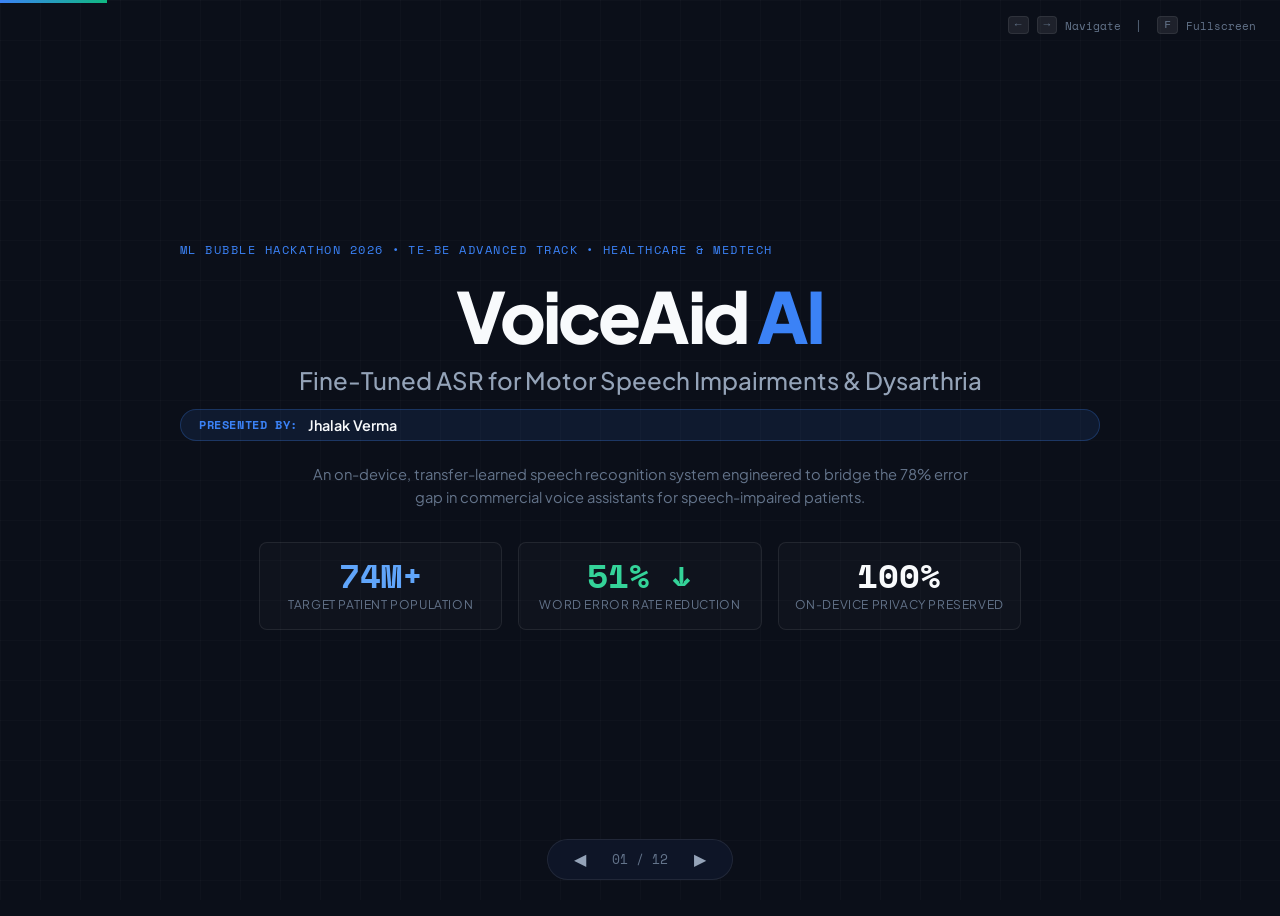
==== commit bec50661: "docs: add presenter name Jhalak Verma to Slide 1" ====
--- a/presentation.html
+++ b/presentation.html
@@ -478,13 +478,19 @@
         <span>Healthcare & MedTech</span>
       </div>
       
-      <h1 style="font-size: clamp(3rem, 5.5vw, 4.6rem); font-weight: 800; letter-spacing: -0.04em; line-height: 1.05; margin-bottom: 16px;">
+      <h1 style="font-size: clamp(3rem, 5.5vw, 4.6rem); font-weight: 800; letter-spacing: -0.04em; line-height: 1.05; margin-bottom: 12px;">
         VoiceAid <span style="color: var(--blue-primary);">AI</span>
       </h1>
-      <p style="font-size: clamp(1.2rem, 2vw, 1.6rem); font-weight: 500; color: var(--text-secondary); margin-bottom: 12px;">
+      <p style="font-size: clamp(1.2rem, 2vw, 1.5rem); font-weight: 500; color: var(--text-secondary); margin-bottom: 14px;">
         Fine-Tuned ASR for Motor Speech Impairments & Dysarthria
       </p>
-      <p style="font-size: 0.95rem; color: var(--text-muted); max-width: 680px; margin: 0 auto 36px; line-height: 1.6;">
+
+      <div style="display: inline-flex; align-items: center; gap: 10px; background: rgba(59, 130, 246, 0.1); border: 1px solid rgba(59, 130, 246, 0.25); border-radius: 20px; padding: 6px 18px; margin-bottom: 22px;">
+        <span style="color: var(--blue-primary); font-family: var(--font-mono); font-size: 0.75rem; font-weight: 700; text-transform: uppercase; letter-spacing: 0.05em;">Presented by:</span>
+        <span style="font-size: 0.9rem; font-weight: 600; color: var(--text-primary);">Jhalak Verma</span>
+      </div>
+
+      <p style="font-size: 0.92rem; color: var(--text-muted); max-width: 680px; margin: 0 auto 32px; line-height: 1.6;">
         An on-device, transfer-learned speech recognition system engineered to bridge the 78% error gap in commercial voice assistants for speech-impaired patients.
       </p>
 
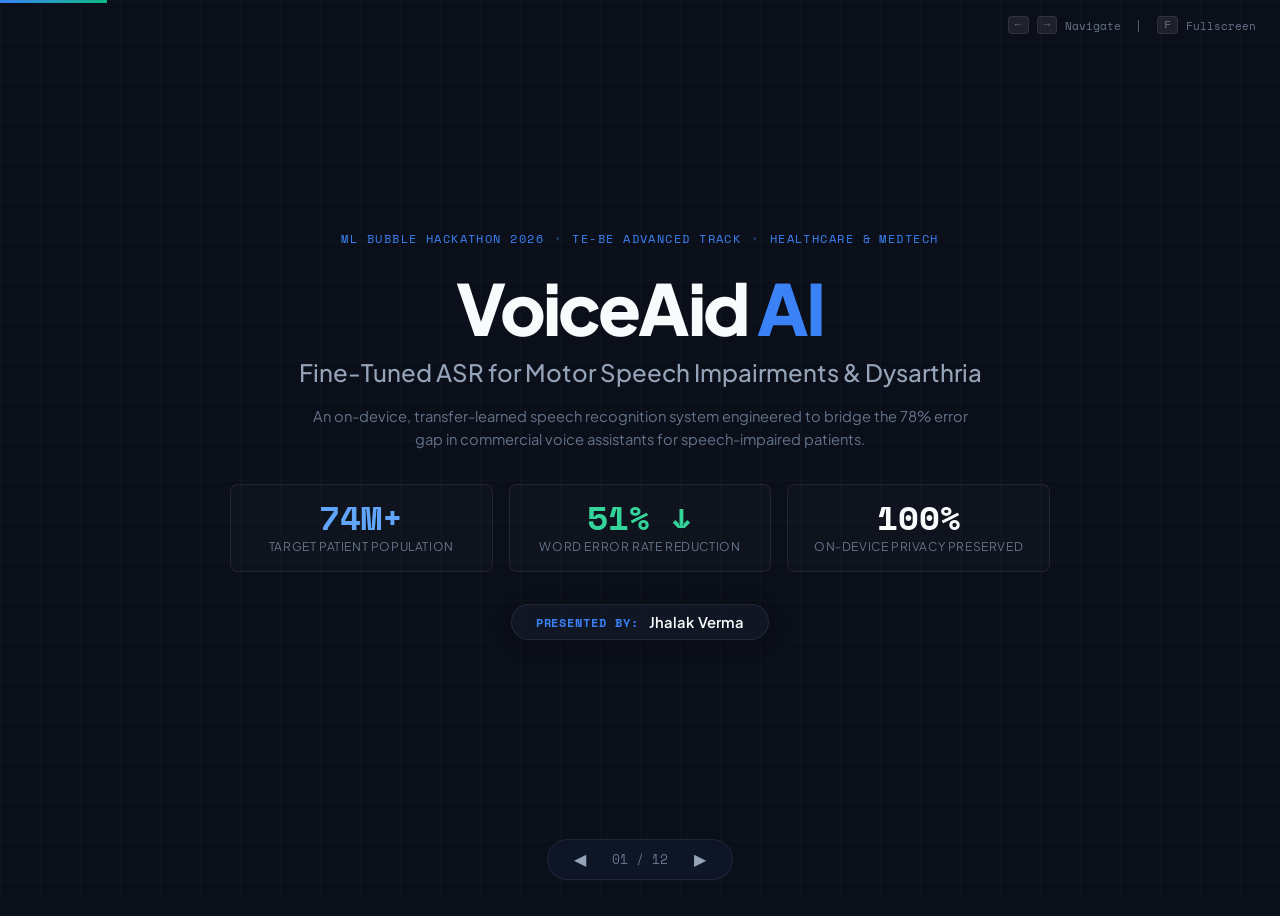
==== commit abe05047: "style: center metadata and position presenter pill at bottom center" ====
--- a/presentation.html
+++ b/presentation.html
@@ -469,32 +469,30 @@
        SLIDE 1: TITLE & EXECUTIVE SUMMARY
   ══════════════════════════════════════════════ -->
   <section class="slide active" id="slide-1">
-    <div class="slide-content" style="text-align: center; max-width: 920px; margin: 0 auto;">
-      <div style="display: inline-flex; align-items: center; gap: 8px; font-family: var(--font-mono); font-size: 0.78rem; text-transform: uppercase; letter-spacing: 0.12em; color: var(--blue-primary); margin-bottom: 20px;">
+    <div class="slide-content" style="text-align: center; max-width: 920px; margin: 0 auto; display: flex; flex-direction: column; align-items: center;">
+      
+      <!-- Top Centered Metadata -->
+      <div style="display: flex; justify-content: center; align-items: center; gap: 10px; font-family: var(--font-mono); font-size: 0.75rem; text-transform: uppercase; letter-spacing: 0.12em; color: var(--blue-primary); margin-bottom: 24px;">
         <span>ML Bubble Hackathon 2026</span>
-        <span>•</span>
+        <span style="opacity: 0.4;">•</span>
         <span>TE-BE Advanced Track</span>
-        <span>•</span>
+        <span style="opacity: 0.4;">•</span>
         <span>Healthcare & MedTech</span>
       </div>
       
       <h1 style="font-size: clamp(3rem, 5.5vw, 4.6rem); font-weight: 800; letter-spacing: -0.04em; line-height: 1.05; margin-bottom: 12px;">
         VoiceAid <span style="color: var(--blue-primary);">AI</span>
       </h1>
-      <p style="font-size: clamp(1.2rem, 2vw, 1.5rem); font-weight: 500; color: var(--text-secondary); margin-bottom: 14px;">
+      <p style="font-size: clamp(1.2rem, 2vw, 1.5rem); font-weight: 500; color: var(--text-secondary); margin-bottom: 18px;">
         Fine-Tuned ASR for Motor Speech Impairments & Dysarthria
       </p>
-
-      <div style="display: inline-flex; align-items: center; gap: 10px; background: rgba(59, 130, 246, 0.1); border: 1px solid rgba(59, 130, 246, 0.25); border-radius: 20px; padding: 6px 18px; margin-bottom: 22px;">
-        <span style="color: var(--blue-primary); font-family: var(--font-mono); font-size: 0.75rem; font-weight: 700; text-transform: uppercase; letter-spacing: 0.05em;">Presented by:</span>
-        <span style="font-size: 0.9rem; font-weight: 600; color: var(--text-primary);">Jhalak Verma</span>
-      </div>
 
       <p style="font-size: 0.92rem; color: var(--text-muted); max-width: 680px; margin: 0 auto 32px; line-height: 1.6;">
         An on-device, transfer-learned speech recognition system engineered to bridge the 78% error gap in commercial voice assistants for speech-impaired patients.
       </p>
 
-      <div class="metric-row" style="max-width: 820px; margin: 0 auto;">
+      <!-- Metric Cards -->
+      <div class="metric-row" style="width: 100%; max-width: 820px; margin: 0 auto;">
         <div class="metric-card">
           <span class="metric-val blue">74M+</span>
           <span class="metric-desc">Target Patient Population</span>
@@ -508,6 +506,15 @@
           <span class="metric-desc">On-Device Privacy Preserved</span>
         </div>
       </div>
+
+      <!-- Bottom Centered Presenter Pill -->
+      <div style="margin-top: 32px; display: flex; justify-content: center;">
+        <div style="display: inline-flex; align-items: center; gap: 10px; background: rgba(18, 24, 38, 0.95); border: 1px solid var(--border-subtle); border-radius: 30px; padding: 8px 24px; box-shadow: 0 4px 20px rgba(0,0,0,0.3);">
+          <span style="color: var(--blue-primary); font-family: var(--font-mono); font-size: 0.72rem; font-weight: 700; text-transform: uppercase; letter-spacing: 0.08em;">Presented by:</span>
+          <span style="font-size: 0.92rem; font-weight: 600; color: var(--text-primary); letter-spacing: 0.01em;">Jhalak Verma</span>
+        </div>
+      </div>
+
     </div>
   </section>
 
